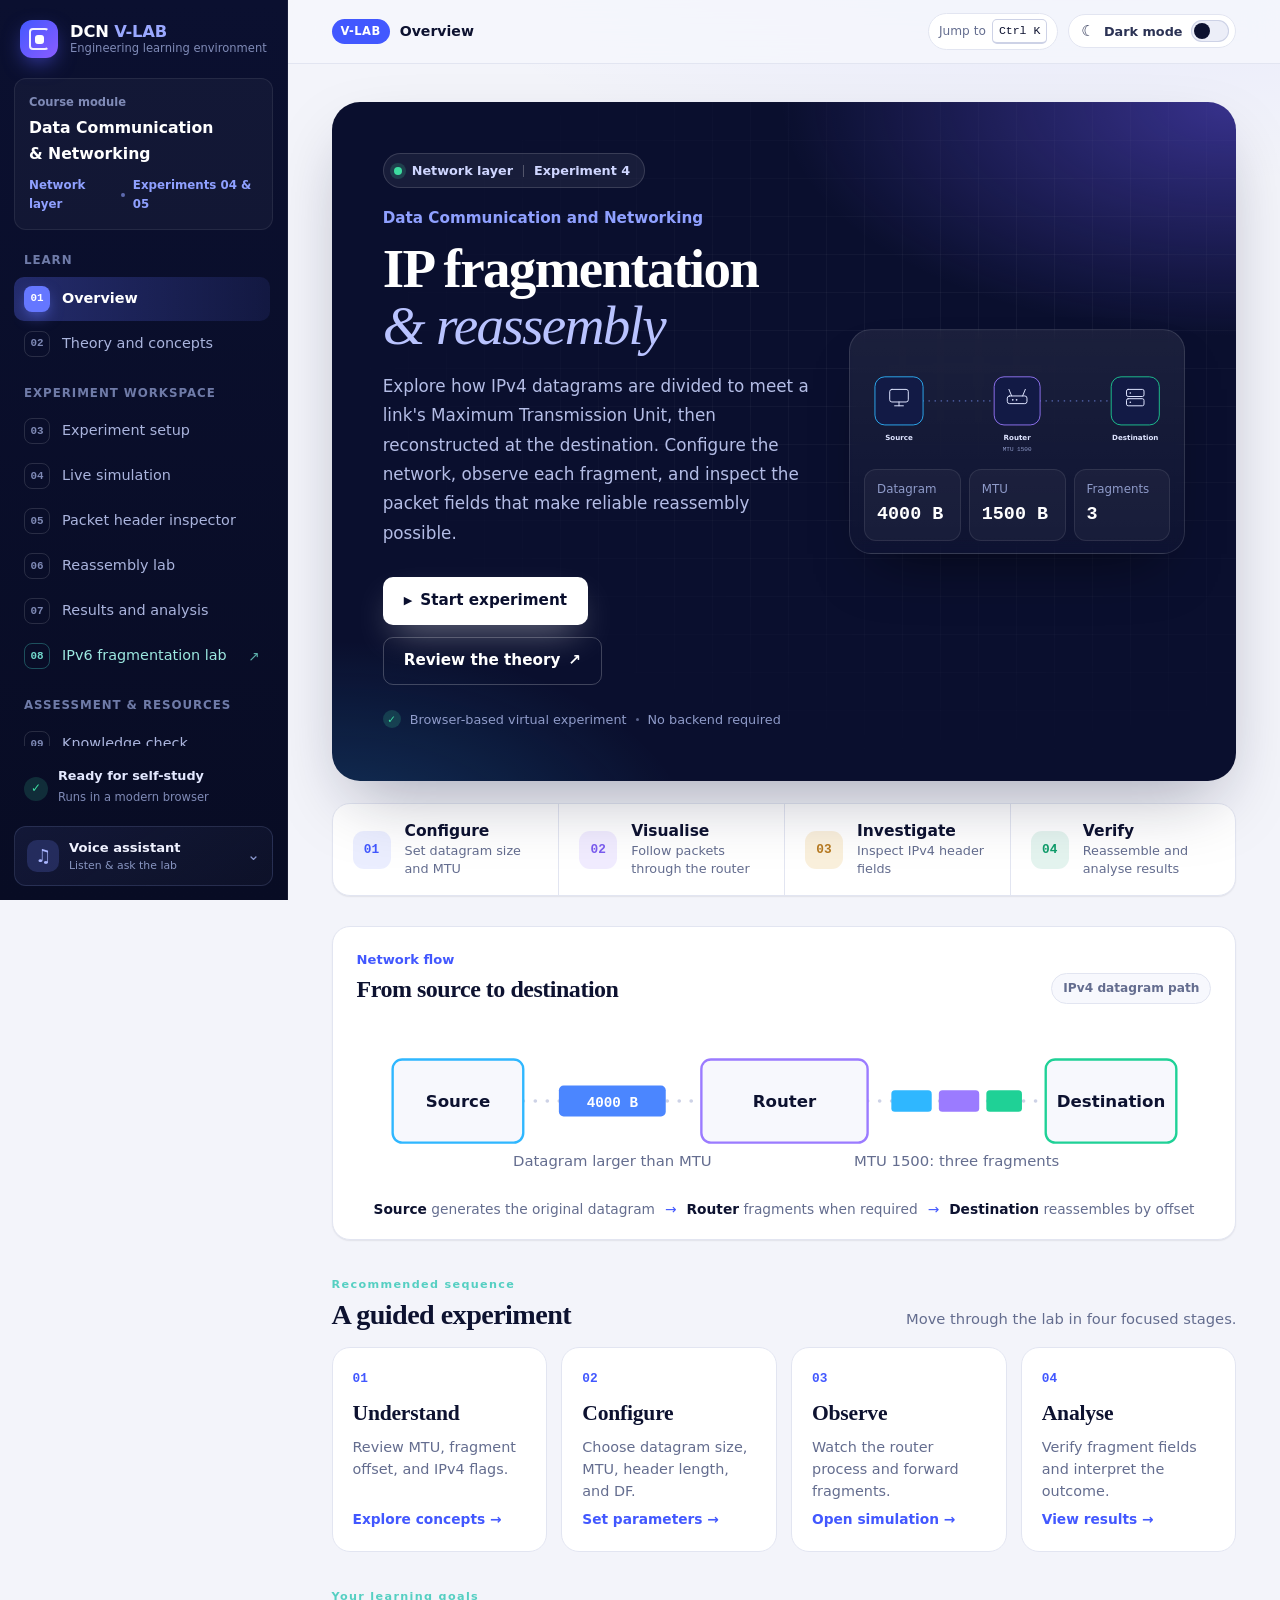
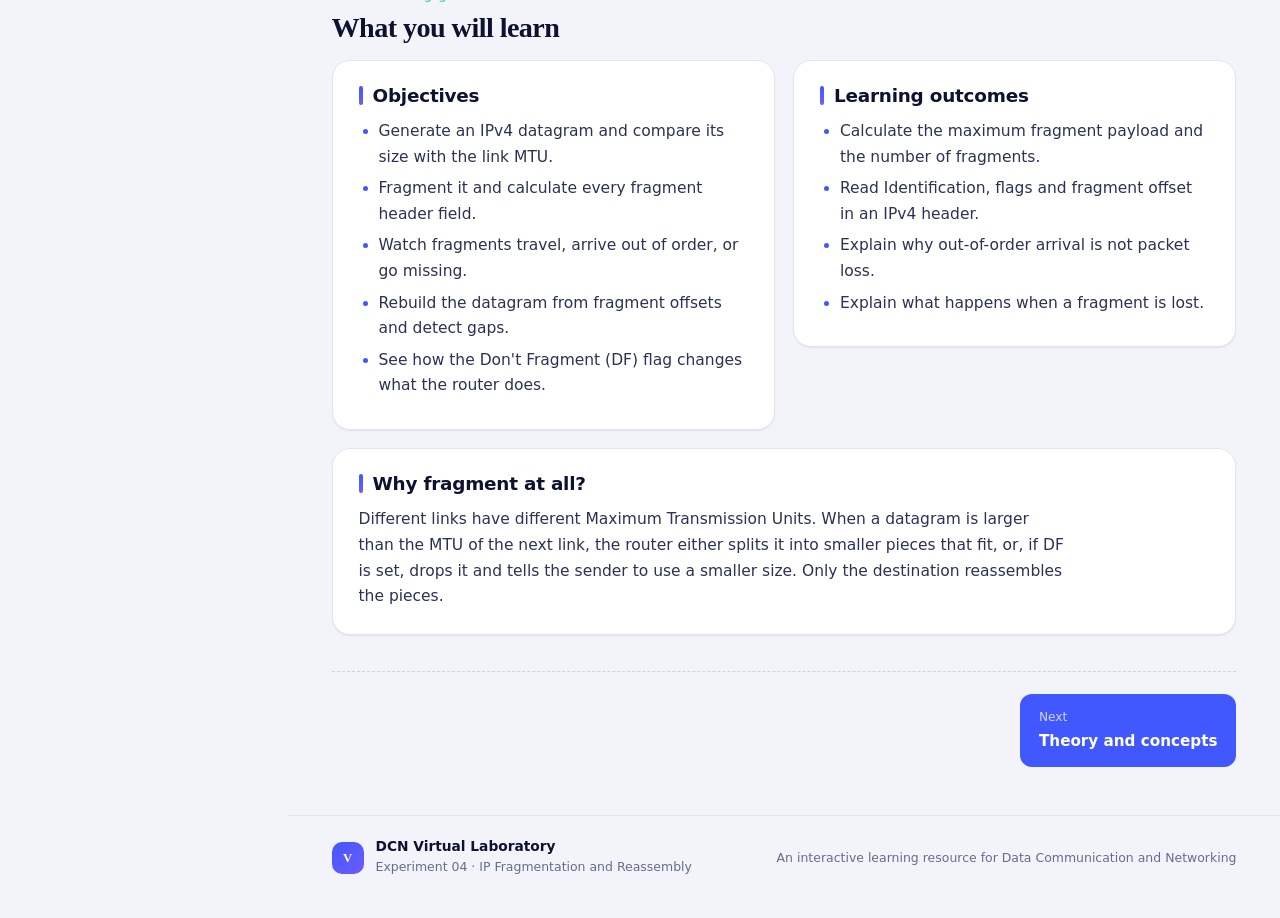
==== index.html @ fc08d641 "Initial release of IPv4 and IPv6 DCN Virtual Lab" ====
<!DOCTYPE html>
<html lang="en">
<head>
<meta charset="utf-8">
<meta name="viewport" content="width=device-width, initial-scale=1">
<title>IPv4 Fragmentation and Reassembly: DCN Virtual Lab</title>
<meta name="theme-color" content="#0b1030">
<meta name="description" content="Interactive Data Communication and Networking virtual laboratory for IPv4 fragmentation, packet inspection and reassembly.">
<meta name="referrer" content="strict-origin-when-cross-origin">
<script>
  (function () {
    try {
      var savedTheme = localStorage.getItem('dcn-vlab-theme');
      document.documentElement.setAttribute('data-theme', savedTheme === 'dark' ? 'dark' : 'light');
    } catch (error) {
      document.documentElement.setAttribute('data-theme', 'light');
    }
  }());
</script>
<link rel="stylesheet" href="css/style.css">
<script>
  /* Lab configuration. To add the demo video, set ONE of these (see README):
     videoSrc: "assets/videos/demo.mp4"   (local file)
     videoUrl: "https://..."              (university-approved embed URL) */
  window.VLAB_CONFIG = { videoSrc: "", videoUrl: "https://www.youtube.com/embed/O4iy_rZxbyQ" };
</script>
</head>
<body>
<a class="skip-link" href="#main">Skip to content</a>
<noscript><p class="noscript">This virtual lab needs JavaScript. Please enable it in your browser.</p></noscript>

<div class="app" id="app">

  <!-- ===== Sidebar navigation ===== -->
  <nav class="sidebar" id="sidebar" aria-label="Lab sections">
    <div class="brand">
      <span class="brand-mark" aria-hidden="true"><span></span></span>
      <span class="brand-text"><strong>DCN <b>V-LAB</b></strong><small>Engineering learning environment</small></span>
    </div>
    <div class="sidebar-course">
      <span class="sidebar-course-label">Course module</span>
      <strong>Data Communication<br>&amp; Networking</strong>
      <span class="sidebar-course-meta">Network layer <i></i> Experiments 04 &amp; 05</span>
    </div>
    <ul class="nav-list">
      <li class="nav-label">Learn</li>
      <li><button class="nav-btn active" data-section="home" data-index="01">Overview</button></li>
      <li><button class="nav-btn" data-section="theory" data-index="02">Theory and concepts</button></li>
      <li class="nav-label">Experiment workspace</li>
      <li><button class="nav-btn" data-section="setup" data-index="03">Experiment setup</button></li>
      <li><button class="nav-btn" data-section="simulation" data-index="04">Live simulation</button></li>
      <li><button class="nav-btn" data-section="inspector" data-index="05">Packet header inspector</button></li>
      <li><button class="nav-btn" data-section="reassembly" data-index="06">Reassembly lab</button></li>
      <li><button class="nav-btn" data-section="results" data-index="07">Results and analysis</button></li>
      <li><a class="nav-btn nav-btn-ipv6" href="ipv6/index.html" data-index="08">IPv6 fragmentation lab <span class="nav-external-mark" aria-hidden="true">↗</span></a></li>
      <li class="nav-label">Assessment &amp; resources</li>
      <li><button class="nav-btn" data-section="quiz" data-index="09">Knowledge check</button></li>
      <li><button class="nav-btn" data-section="resources" data-index="10">Video and references</button></li>
    </ul>
    <div class="sidebar-foot">
      <span class="sidebar-foot-mark" aria-hidden="true">✓</span>
      <div><strong>Ready for self-study</strong><small>Runs in a modern browser</small></div>
    </div>

    <!-- Compact, collapsible voice assistant -->
    <div class="voice-panel" id="voice-panel">
      <details class="voice-details" id="voice-details">
        <summary class="voice-summary"><span class="voice-summary-icon" aria-hidden="true">♫</span><span class="voice-summary-copy"><strong>Voice assistant</strong><small>Listen &amp; ask the lab</small></span><span class="voice-summary-chevron" aria-hidden="true">⌄</span></summary>
        <div class="voice-content">
          <div class="voice-head"><span>Speech controls</span><label class="switch"><input type="checkbox" id="voice-toggle"><span>On</span></label></div>
          <div class="voice-buttons">
            <button id="voice-play" type="button">Play</button><button id="voice-pause" type="button">Pause</button><button id="voice-resume" type="button">Resume</button><button id="voice-repeat" type="button">Repeat</button>
          </div>
          <div class="voice-commands" aria-label="Voice commands">
            <button type="button" data-voice-cmd="explain-fragmentation">Explain fragmentation</button>
            <button type="button" data-voice-cmd="explain-offset">Explain fragment offset</button>
            <button type="button" data-voice-cmd="explain-df">Explain DF flag</button>
            <button type="button" data-voice-cmd="explain-reassembly">Explain reassembly</button>
            <button type="button" data-voice-cmd="start-simulation">Start simulation</button>
            <button type="button" id="voice-mic">Speak a command</button>
          </div>
          <p class="voice-note" id="voice-note">Voice is off. Turn it on to hear explanations.</p>
        </div>
      </details>
    </div>
  </nav>

  <button class="menu-toggle" id="menu-toggle" aria-controls="sidebar" aria-expanded="false">Menu</button>

  <main class="content" id="main" tabindex="-1">
    <header class="portal-header" aria-label="Virtual laboratory header">
      <div class="portal-breadcrumb">
        <span class="portal-brand-tag">V-LAB</span>
        <span class="breadcrumb-course">Data Communication &amp; Networking</span>
        <span class="breadcrumb-separator" aria-hidden="true">/</span>
        <strong id="portal-page-name">Overview</strong>
      </div>
      <div class="portal-actions">
        <button class="cmdk-hint" id="cmdk-open" type="button" aria-label="Jump to a section (Ctrl or Command + K)">Jump to <kbd>Ctrl K</kbd></button>
        <button class="theme-toggle" id="theme-toggle" type="button" aria-pressed="false" aria-label="Switch to dark mode" title="Switch to dark mode">
          <span class="theme-toggle-symbol" aria-hidden="true">☾</span>
          <span class="theme-toggle-label">Dark mode</span>
          <span class="theme-toggle-track" aria-hidden="true"><span></span></span>
        </button>
        <div class="portal-status"><span class="portal-status-dot" aria-hidden="true"></span><span>Interactive module</span><i></i><span id="portal-experiment-label">Experiment 04</span></div>
      </div>
      <div class="reading-progress" id="reading-progress" aria-hidden="true"><span id="reading-progress-fill"></span></div>
    </header>

    <!-- ===== 1. Home ===== -->
    <section class="lab-section active" id="sec-home" aria-labelledby="h-home">
      <header class="hero hero-home">
        <div class="hero-main">
          <div class="hero-eyebrow"><span class="hero-eyebrow-mark"></span> Network layer <span class="hero-eyebrow-divider"></span> Experiment 4</div>
          <p class="meta">Data Communication and Networking</p>
          <h1 id="h-home">IP fragmentation<br><em>&amp; reassembly</em></h1>
          <p class="lead">Explore how IPv4 datagrams are divided to meet a link's Maximum Transmission Unit, then reconstructed at the destination. Configure the network, observe each fragment, and inspect the packet fields that make reliable reassembly possible.</p>
          <div class="btn-row">
            <button class="btn primary" type="button" data-goto="setup" id="btn-start-experiment"><span class="btn-icon" aria-hidden="true">▶</span> Start experiment</button>
            <button class="btn btn-quiet" type="button" data-goto="theory">Review the theory <span aria-hidden="true">↗</span></button>
          </div>
          <div class="hero-assurance"><span class="assurance-check">✓</span> Browser-based virtual experiment <span class="assurance-divider"></span> No backend required</div>
        </div>
        <aside class="hero-stage" aria-label="Animated example: a 4000-byte datagram is split by a router into three fragments and rebuilt at the destination">
          <svg class="stage-svg" viewBox="0 36 560 214" aria-hidden="true" focusable="false">
            <line class="hs-wire" x1="108" y1="140" x2="238" y2="140"/>
            <line class="hs-wire" x1="322" y1="140" x2="452" y2="140"/>
            <g class="hs-node hs-src"><rect x="20" y="96" width="88" height="88" rx="18"/>
              <g class="hs-ico" transform="translate(64 132)"><rect x="-17" y="-13" width="34" height="23" rx="4"/><path d="M-8 17h16M0 10v7"/></g>
              <text x="64" y="212">Source</text></g>
            <g class="hs-node hs-rtr"><rect x="238" y="96" width="84" height="88" rx="18"/>
              <g class="hs-ico" transform="translate(280 134)"><rect x="-18" y="-3" width="36" height="14" rx="4"/><path d="M-10 -3l-5-12M10 -3l5-12"/><circle cx="-8" cy="4" r="1.6"/><circle cx="-1" cy="4" r="1.6"/></g>
              <text x="280" y="212">Router</text>
              <text x="280" y="231" class="hs-sub">MTU 1500</text></g>
            <g class="hs-node hs-dst"><rect x="452" y="96" width="88" height="88" rx="18"/>
              <g class="hs-ico" transform="translate(496 134)"><rect x="-16" y="-15" width="32" height="13" rx="3"/><rect x="-16" y="2" width="32" height="13" rx="3"/><circle cx="-9" cy="-8.5" r="1.5"/><circle cx="-9" cy="8.5" r="1.5"/></g>
              <text x="496" y="212">Destination</text></g>
            <g class="hs-big"><rect x="116" y="127" width="70" height="26" rx="7"/><text x="151" y="144">4000 B</text></g>
            <g class="hs-frag hs-f1" style="--dy:-34px"><rect x="262" y="129" width="40" height="22" rx="6"/><text x="282" y="144">1480</text></g>
            <g class="hs-frag hs-f2" style="--dy:0px"><rect x="262" y="129" width="40" height="22" rx="6"/><text x="282" y="144">1480</text></g>
            <g class="hs-frag hs-f3" style="--dy:34px"><rect x="266" y="129" width="32" height="22" rx="6"/><text x="282" y="144">1020</text></g>
            <g class="hs-done"><rect x="436" y="52" width="120" height="28" rx="14"/><text x="496" y="70">4000 B rebuilt</text></g>
          </svg>
          <dl class="stage-facts">
            <div><dt>Datagram</dt><dd>4000 B</dd></div>
            <div><dt>MTU</dt><dd>1500 B</dd></div>
            <div><dt>Fragments</dt><dd>3</dd></div>
          </dl>
        </aside>
      </header>

      <div class="overview-strip" aria-label="Experiment characteristics">
        <div class="overview-strip-item"><span class="overview-strip-icon">01</span><div><strong>Configure</strong><small>Set datagram size and MTU</small></div></div>
        <div class="overview-strip-item"><span class="overview-strip-icon">02</span><div><strong>Visualise</strong><small>Follow packets through the router</small></div></div>
        <div class="overview-strip-item"><span class="overview-strip-icon">03</span><div><strong>Investigate</strong><small>Inspect IPv4 header fields</small></div></div>
        <div class="overview-strip-item"><span class="overview-strip-icon">04</span><div><strong>Verify</strong><small>Reassemble and analyse results</small></div></div>
      </div>

      <figure class="home-diagram">
        <div class="figure-heading"><div><span class="figure-kicker">Network flow</span><h2>From source to destination</h2></div><span class="figure-context">IPv4 datagram path</span></div>
        <svg viewBox="0 0 720 150" role="img" aria-label="Source computer sends a large packet to a router, which sends smaller fragments to the destination computer">
          <line x1="140" y1="75" x2="290" y2="75" class="wire"/>
          <line x1="430" y1="75" x2="580" y2="75" class="wire"/>
          <g class="node n-source"><rect class="base" x="30" y="40" width="110" height="70" rx="8"/><text x="85" y="80">Source</text></g>
          <g class="node n-router"><rect class="base" x="290" y="40" width="140" height="70" rx="8"/><text x="360" y="80">Router</text></g>
          <g class="node n-dest"><rect class="base" x="580" y="40" width="110" height="70" rx="8"/><text x="635" y="80">Destination</text></g>
          <rect x="170" y="62" width="90" height="26" rx="4" class="pk-big"/><text x="215" y="80" class="pk-t">4000 B</text>
          <rect x="450" y="66" width="34" height="18" rx="3" class="pk-f1"/>
          <rect x="490" y="66" width="34" height="18" rx="3" class="pk-f2"/>
          <rect x="530" y="66" width="30" height="18" rx="3" class="pk-f3"/>
          <text x="215" y="130" class="cap">Datagram larger than MTU</text>
          <text x="505" y="130" class="cap">MTU 1500: three fragments</text>
        </svg>
        <figcaption class="diagram-caption"><span><b>Source</b> generates the original datagram</span><span class="caption-arrow">→</span><span><b>Router</b> fragments when required</span><span class="caption-arrow">→</span><span><b>Destination</b> reassembles by offset</span></figcaption>
      </figure>

      <section class="workflow-section" aria-labelledby="workflow-heading">
        <div class="section-heading"><div><span class="section-kicker">Recommended sequence</span><h2 id="workflow-heading">A guided experiment</h2></div><p>Move through the lab in four focused stages.</p></div>
        <div class="workflow-grid">
          <button class="workflow-card" type="button" data-goto="theory"><span class="workflow-number">01</span><span class="workflow-title">Understand</span><span class="workflow-description">Review MTU, fragment offset, and IPv4 flags.</span><span class="workflow-link">Explore concepts <b>→</b></span></button>
          <button class="workflow-card" type="button" data-goto="setup"><span class="workflow-number">02</span><span class="workflow-title">Configure</span><span class="workflow-description">Choose datagram size, MTU, header length, and DF.</span><span class="workflow-link">Set parameters <b>→</b></span></button>
          <button class="workflow-card" type="button" data-goto="simulation"><span class="workflow-number">03</span><span class="workflow-title">Observe</span><span class="workflow-description">Watch the router process and forward fragments.</span><span class="workflow-link">Open simulation <b>→</b></span></button>
          <button class="workflow-card" type="button" data-goto="results"><span class="workflow-number">04</span><span class="workflow-title">Analyse</span><span class="workflow-description">Verify fragment fields and interpret the outcome.</span><span class="workflow-link">View results <b>→</b></span></button>
        </div>
      </section>

      <div class="section-heading learning-heading"><div><span class="section-kicker">Your learning goals</span><h2>What you will learn</h2></div></div>
      <div class="grid-2">
        <article class="card">
          <h2>Objectives</h2>
          <ul>
            <li>Generate an IPv4 datagram and compare its size with the link MTU.</li>
            <li>Fragment it and calculate every fragment header field.</li>
            <li>Watch fragments travel, arrive out of order, or go missing.</li>
            <li>Rebuild the datagram from fragment offsets and detect gaps.</li>
            <li>See how the Don't Fragment (DF) flag changes what the router does.</li>
          </ul>
        </article>
        <article class="card">
          <h2>Learning outcomes</h2>
          <ul>
            <li>Calculate the maximum fragment payload and the number of fragments.</li>
            <li>Read Identification, flags and fragment offset in an IPv4 header.</li>
            <li>Explain why out-of-order arrival is not packet loss.</li>
            <li>Explain what happens when a fragment is lost.</li>
          </ul>
        </article>
      </div>
      <article class="card">
        <h2>Why fragment at all?</h2>
        <p>Different links have different Maximum Transmission Units. When a datagram is larger than the MTU of the next link, the router either splits it into smaller pieces that fit, or, if DF is set, drops it and tells the sender to use a smaller size. Only the destination reassembles the pieces.</p>
      </article>
    </section>

    <!-- ===== 2. Theory ===== -->
    <section class="lab-section" id="sec-theory" aria-labelledby="h-theory">
      <h1 id="h-theory">Theory</h1>
      <p class="lead">Open each topic. Equations use H for the IPv4 header length and MTU for the link limit.</p>

      <details class="topic" open><summary>What is an IP datagram?</summary>
        <p>An IPv4 datagram is a header (20 to 60 bytes, usually 20) followed by a payload from the transport layer. Total length = header + payload, held in a 16-bit field (maximum 65,535 bytes).</p></details>
      <details class="topic"><summary>What is MTU, and why does fragmentation occur?</summary>
        <p>The MTU is the largest IP packet (header included) a link can carry, 1500 bytes on Ethernet. If a datagram is bigger than the MTU of the outgoing link, it has to be split.</p>
        <p class="eq">fragmentation needed when  datagram size &gt; MTU</p></details>
      <details class="topic"><summary>How does IPv4 fragmentation work?</summary>
        <p>The router cuts the payload into pieces and gives each piece its own IP header. Every piece except the last must carry a multiple of 8 bytes, because the offset field counts in 8-byte units.</p>
        <p class="eq">Pmax = floor((MTU − H) / 8) × 8<br>fragment payload = min(Pmax, remaining payload)<br>total length = fragment payload + H</p>
        <p>Example: 4000-byte datagram, MTU 1500, H = 20. Payload = 3980, Pmax = 1480, so the fragments carry 1480, 1480 and 1020 bytes.</p></details>
      <details class="topic"><summary>Identification, fragment offset, MF and DF</summary>
        <ul>
          <li><strong>Identification:</strong> a 16-bit value copied into every fragment, so the destination knows which fragments belong together.</li>
          <li><strong>Fragment offset:</strong> where this payload starts in the original payload, in 8-byte units. Offset = start byte / 8.</li>
          <li><strong>MF (More Fragments):</strong> 1 on every fragment except the last, which has MF = 0.</li>
          <li><strong>DF (Don't Fragment):</strong> if 1 and the packet is too big, the router drops it and sends ICMP Type 3, Code 4 (Fragmentation Needed) with the next-hop MTU.</li>
        </ul></details>
      <details class="topic"><summary>How does reassembly happen?</summary>
        <p>The destination groups fragments by source, destination, protocol and Identification, then places each payload at byte position offset × 8. The final fragment (MF = 0) reveals the total length.</p>
        <p class="eq">total payload = last offset × 8 + last fragment payload</p>
        <p>The datagram is complete when the total is known and no byte range is missing.</p></details>
      <details class="topic"><summary>Lost fragments and out-of-order arrival</summary>
        <p><strong>Out of order:</strong> fragments may take different paths and arrive in any order. Because each carries its own offset, the destination still rebuilds the datagram correctly. Late is not lost.</p>
        <p><strong>Lost fragment:</strong> IP gives no retransmission. The destination keeps the partial datagram until the reassembly timer expires (RFC 791 suggests 15 s), then discards it and may send ICMP Time Exceeded (Type 11, Code 1). A higher layer such as TCP must resend the whole datagram, which is why losing one fragment is costly.</p></details>
      <details class="topic"><summary>Assumption about header options in this lab</summary>
        <p>Header lengths of 24 and 28 bytes mean IP options are present. In real IPv4 only options marked "copied" go into every fragment. This lab assumes all options are copied, so every fragment has the same header length.</p></details>


    </section>

    <!-- ===== 3. Setup ===== -->
    <section class="lab-section" id="sec-setup" aria-labelledby="h-setup">
      <h1 id="h-setup">Experiment setup</h1>
      <div class="grid-2 setup-grid">
        <form class="card controls" id="setup-form" onsubmit="return false">
          <div class="field">
            <label for="in-size">Original datagram size: <output id="in-size-val">4000</output> bytes</label>
            <input type="range" id="in-size" min="500" max="6000" step="1" value="4000">
          </div>
          <div class="field">
            <label for="in-mtu">Network MTU: <output id="in-mtu-val">1500</output> bytes</label>
            <input type="range" id="in-mtu" min="128" max="2000" step="1" value="1500">
          </div>
          <fieldset class="field">
            <legend>IPv4 header length</legend>
            <label class="choice"><input type="radio" name="header-len" value="20" checked> 20 bytes</label>
            <label class="choice"><input type="radio" name="header-len" value="24"> 24 bytes (options)</label>
            <label class="choice"><input type="radio" name="header-len" value="28"> 28 bytes (options)</label>
          </fieldset>
          <fieldset class="field">
            <legend>Don't Fragment flag</legend>
            <label class="choice"><input type="radio" name="df" value="0" checked> DF = 0 (fragmentation allowed)</label>
            <label class="choice"><input type="radio" name="df" value="1"> DF = 1 (fragmentation prohibited)</label>
          </fieldset>
          <div id="setup-errors" class="errors" role="alert" aria-live="polite"></div>
          <button class="btn primary big" type="button" id="btn-simulate">Simulate</button>
        </form>

        <div>
          <article class="card">
            <h2>Live preview</h2>
            <div id="split-viz" class="split-viz" aria-hidden="true"></div>
            <div id="setup-preview" aria-live="polite"></div>
          </article>
          <article class="card">
            <h2>Scenarios</h2>
            <div class="scenario-grid" id="scenario-buttons">
              <button class="btn" type="button" data-scenario="1">1. Normal fragmentation</button>
              <button class="btn" type="button" data-scenario="2">2. No fragmentation needed</button>
              <button class="btn" type="button" data-scenario="3">3. Small MTU</button>
              <button class="btn" type="button" data-scenario="4">4. Fragmentation prohibited</button>
              <button class="btn" type="button" data-scenario="5">5. Missing fragment</button>
              <button class="btn" type="button" data-scenario="6">6. Out-of-order delivery</button>
            </div>
            <p class="hint" id="scenario-desc">Pick a scenario to load its settings.</p>
          </article>
        </div>
      </div>
    </section>

    <!-- ===== 4. Simulation ===== -->
    <section class="lab-section" id="sec-simulation" aria-labelledby="h-sim" data-sim-state="idle">
      <h1 id="h-sim">Interactive simulation</h1>

      <div class="sim-summary" id="sim-summary" aria-label="Parameters of this run"></div>

      <div class="sim-bar" role="toolbar" aria-label="Simulation controls">
        <div class="sim-transport">
          <button class="btn primary" type="button" id="btn-sim-start" title="Start from the beginning (Space)"><span class="ico-btn" aria-hidden="true">▶</span>Start</button>
          <button class="btn" type="button" id="btn-sim-pause" title="Pause (Space)"><span class="ico-btn" aria-hidden="true">❚❚</span>Pause</button>
          <button class="btn" type="button" id="btn-sim-resume" title="Resume playback (Space)"><span class="ico-btn" aria-hidden="true">⏵</span>Resume</button>
          <button class="btn" type="button" id="btn-sim-step" title="Play one stage at a time (→)"><span class="ico-btn" aria-hidden="true">⏭</span>Step</button>
          <button class="btn" type="button" id="btn-sim-reset" title="Clear the stage (R)"><span class="ico-btn" aria-hidden="true">⟲</span>Reset</button>
        </div>
        <div class="speed" role="group" aria-label="Playback speed">
          <span class="speed-label">Speed</span>
          <div class="speed-presets">
            <button type="button" data-speed="0.5" aria-label="Half speed">0.5×</button>
            <button type="button" data-speed="1" aria-label="Normal speed">1×</button>
            <button type="button" data-speed="2" aria-label="Double speed">2×</button>
          </div>
          <input type="range" id="sim-speed" min="0.25" max="3" step="0.25" value="1" aria-label="Playback speed">
          <output id="sim-speed-val">1×</output>
        </div>
      </div>

      <div class="sim-now" aria-live="polite">
        <span class="stage-chip" id="sim-stage">Ready</span>
        <p class="status-line"><strong id="sim-status">Ready. Set the parameters and press Start.</strong></p>
      </div>
      <progress id="sim-progress" max="100" value="0" aria-label="Simulation progress"></progress>
      <ol class="sim-stepper" id="sim-stepper" aria-label="Simulation stages"></ol>

      <div class="topology-frame">
      <figure class="topology">
        <svg id="topology" viewBox="0 40 900 215" role="img" aria-label="Network topology: source, router, destination">
          <line id="link-a" x1="150" y1="150" x2="390" y2="150" class="wire"/>
          <line id="link-b" x1="510" y1="150" x2="750" y2="150" class="wire"/>
          <text x="270" y="236" class="link-label" id="label-link-a">Link A: MTU large enough</text>
          <text x="630" y="236" class="link-label" id="label-link-b">Link B: MTU 1500</text>

          <g id="node-source" class="node n-source"><rect class="base" x="30" y="100" width="120" height="100" rx="14"/><g class="ico" transform="translate(90 128)"><rect x="-15" y="-11" width="30" height="20" rx="3"/><path d="M-7 14h14M0 9v5"/></g><text x="90" y="162" class="nm">Source</text><text x="90" y="182" class="ip">192.168.1.10</text></g>
          <g id="node-router" class="node n-router"><rect class="base" x="390" y="100" width="120" height="100" rx="14"/><g class="ico" transform="translate(450 130)"><rect x="-16" y="-3" width="32" height="13" rx="3"/><path d="M-9 -3l-4-10M9 -3l4-10"/><circle cx="-7" cy="3.5" r="1.4"/><circle cx="-1" cy="3.5" r="1.4"/></g><text x="450" y="162" class="nm">Router</text><text x="450" y="182" class="ip">192.168.1.1</text></g>
          <g id="node-dest" class="node n-dest"><rect class="base" x="750" y="100" width="120" height="100" rx="14"/><g class="ico" transform="translate(810 128)"><rect x="-14" y="-13" width="28" height="11" rx="2"/><rect x="-14" y="1" width="28" height="11" rx="2"/><circle cx="-8" cy="-7.5" r="1.3"/><circle cx="-8" cy="6.5" r="1.3"/></g><text x="810" y="162" class="nm">Destination</text><text x="810" y="182" class="ip">10.0.0.20</text></g>

          <text x="450" y="80" class="router-check" id="router-check" text-anchor="middle"></text>
          <g id="packet-layer"></g>
          <g id="icmp-layer"></g>
        </svg>
        <figcaption id="topology-caption">Packets appear here during the simulation.</figcaption>
      </figure>
      </div>

      <div class="sim-next" id="sim-next" hidden>
        <div><strong>Run complete.</strong> <span id="sim-next-text">Continue the experiment:</span></div>
        <div class="btn-row" id="sim-next-actions"></div>
      </div>

      <div class="frag-tray" id="frag-tray" aria-label="Fragments produced by the router" hidden>
        <div class="tray-head"><h2>Fragments</h2><span class="tray-hint" id="tray-hint">Waiting for the router to split the datagram.</span></div>
        <ul class="tray-list" id="tray-list"></ul>
      </div>

      <p class="shortcut-hint">Shortcuts: <kbd>Space</kbd> start, pause or resume &nbsp; <kbd>→</kbd> step &nbsp; <kbd>R</kbd> reset</p>

      <div class="grid-2">
        <article class="card"><h2>Calculation steps</h2><ol id="sim-workings" class="workings"><li class="hint">Press Start to see each calculation.</li></ol></article>
        <article class="card"><h2>Event log</h2><ul id="sim-log" class="log" aria-live="polite"></ul></article>
      </div>
    </section>

    <!-- ===== 5. Inspector ===== -->
    <section class="lab-section" id="sec-inspector" aria-labelledby="h-insp">
      <h1 id="h-insp">Packet header inspector</h1>
      <p class="lead">Choose a packet to see its IPv4 header. Select any field for an explanation.</p>
      <p class="hint" id="inspector-empty">Run a simulation first to generate packets.</p>
      <div class="insp-layout">
        <div class="insp-list" id="inspector-list" role="listbox" aria-label="Packets"></div>
        <div class="insp-main">
          <div id="header-diagram" aria-live="polite"></div>
          <article class="card" id="field-explain"><p class="hint">Select a field in the header to read what it does.</p></article>
        </div>
      </div>
    </section>

    <!-- ===== 6. Reassembly lab ===== -->
    <section class="lab-section" id="sec-reassembly" aria-labelledby="h-re">
      <h1 id="h-re">Reassembly laboratory</h1>
      <p class="lead">You are the destination. Deliver the fragments in any order, lose one, or repeat one, and watch the datagram rebuild by byte position.</p>
      <div class="sim-bar">
        <button class="btn primary" type="button" id="btn-re-next">Receive next</button>
        <button class="btn" type="button" id="btn-re-all">Receive all</button>
        <label class="speed">Order
          <select id="re-order">
            <option value="in-order">In order</option>
            <option value="reverse">Reverse</option>
            <option value="shuffle">Shuffled</option>
          </select></label>
        <button class="btn" type="button" id="btn-re-duplicate">Duplicate last</button>
        <button class="btn" type="button" id="btn-re-retry">Retry missing</button>
        <button class="btn" type="button" id="btn-re-timeout">Advance clock to timeout</button>
        <button class="btn" type="button" id="btn-re-reset">Reset</button>
      </div>
      <p class="hint">Tick "lose" on a fragment card to make it vanish in the network. Click a card to deliver it yourself.</p>
      <div class="re-packets" id="re-packets"></div>

      <article class="card">
        <h2>Original datagram, by byte position</h2>
        <div class="byte-bar" id="re-bar" role="img" aria-label="Received byte ranges of the datagram"></div>
        <div class="re-merge" id="re-merge"></div>
        <dl class="stats" id="re-stats"></dl>
        <p id="re-status" class="status-badge" aria-live="polite">Waiting for fragments.</p>
        <p id="re-missing" class="hint"></p>
        <p id="re-timer" class="hint"></p>
        <p id="re-note" class="hint">Incomplete datagrams are discarded when the reassembly timer expires (15 s in this lab, RFC 791).</p>
      </article>
    </section>

    <!-- ===== 7. Results ===== -->
    <section class="lab-section" id="sec-results" aria-labelledby="h-res">
      <h1 id="h-res">Results and analysis</h1>
      <p class="hint" id="results-empty">Run a simulation to see results.</p>
      <div id="results-body" hidden>
        <dl class="stats" id="results-summary"></dl>
        <div class="table-wrap">
          <table class="data" id="results-table">
            <caption>Packets leaving the router</caption>
            <thead><tr><th scope="col">Fragment</th><th scope="col">Payload (B)</th><th scope="col">Total length (B)</th><th scope="col">Byte range</th><th scope="col">Offset (8-byte units)</th><th scope="col">MF</th><th scope="col">DF</th><th scope="col">Checksum</th></tr></thead>
            <tbody></tbody>
          </table>
        </div>
        <article class="card"><h2>Verification</h2><ul id="results-verify" class="checks"></ul></article>
        <article class="card"><h2>Conclusion</h2><p id="results-conclusion"></p></article>
        <button class="btn primary" type="button" id="btn-results-repeat">Reset and repeat with new parameters</button>
      </div>
    </section>

    <!-- ===== 8. Quiz ===== -->
    <section class="lab-section" id="sec-quiz" aria-labelledby="h-quiz">
      <h1 id="h-quiz">Quiz</h1>
      <div id="quiz-root"></div>
    </section>

    <!-- ===== 9. Video and references ===== -->
    <section class="lab-section" id="sec-resources" aria-labelledby="h-res2">
      <h1 id="h-res2">Demonstration video and references</h1>

      <article class="card">
        <h2>Demonstration video</h2>
        <div class="video-wrap" id="video-wrap">
          <div class="video-placeholder" id="video-placeholder">
            <p><strong>Demonstration video coming soon.</strong></p>
            <p>To add it, copy the recorded file to <code>assets/videos/demo.mp4</code> and set <code>videoSrc</code> in the configuration block at the top of <code>index.html</code>, or set <code>videoUrl</code> to a university-approved video link.</p>
          </div>
        </div>
        <div class="video-actions" id="video-actions" hidden aria-live="polite">
          <p class="video-help-text" id="video-help-text"></p>
          <a class="video-watch-link" id="video-watch-link" href="https://youtu.be/O4iy_rZxbyQ" target="_blank" rel="noopener">
            <span aria-hidden="true">▶</span> Watch on YouTube
          </a>
        </div>
        <p class="hint">The video covers: introduction, setting packet size, setting MTU, fragmentation, header inspection, reassembly, a missing fragment, and the final result.</p>
      </article>

      <article class="card">
        <h2>Experiment documentation</h2>
        <details class="topic"><summary>Aim</summary><p>To simulate IPv4 fragmentation when the MTU is smaller than the datagram, and to reassemble the original datagram at the destination.</p></details>
        <details class="topic"><summary>Required theory</summary><p>MTU, IPv4 header fields (Identification, flags, fragment offset), Pmax = floor((MTU − H) / 8) × 8, ICMP Fragmentation Needed, reassembly and timeout. See the Theory section.</p></details>
        <details class="topic"><summary>Procedure</summary>
          <ol><li>Open Experiment setup and set the datagram size, MTU, header length and DF flag.</li>
          <li>Press Simulate and watch the fragments travel in Interactive simulation.</li>
          <li>Open the Packet header inspector and record the fields of each fragment.</li>
          <li>In the Reassembly laboratory, deliver fragments in different orders, then lose one.</li>
          <li>Repeat with DF = 1 and with at least two other MTU values. Read the Results page.</li></ol></details>
        <details class="topic"><summary>Observations</summary><p>Record in your notebook: Pmax, number of fragments, each offset, MF and total length, and the reassembly status for each trial.</p></details>
        <details class="topic"><summary>Result and conclusion</summary><p id="doc-result">Your results appear on the Results and analysis page after each run. Fragmentation succeeds only when DF = 0; the destination rebuilds the datagram only when every byte range has arrived before the timer expires.</p></details>
        <details class="topic"><summary>Viva questions</summary>
          <ol><li>Why must non-final fragment payloads be multiples of 8 bytes?</li>
          <li>Who performs reassembly, the router or the destination, and why?</li>
          <li>What does the router return when DF = 1 and the packet is too large?</li>
          <li>Why is losing one fragment costly for the whole datagram?</li>
          <li>How does the destination know it has the last fragment?</li>
          <li>How does the checksum change when the router decrements TTL?</li></ol></details>
      </article>

      <article class="card">
        <h2>References</h2>
        <ul>
          <li>J. Kurose and K. Ross, <em>Computer Networking: A Top-Down Approach</em>, Pearson.</li>
          <li>RFC 791: Internet Protocol.</li>
          <li>RFC 6864: Updated Specification of the IPv4 ID Field.</li>
          <li>RFC 792: Internet Control Message Protocol.</li>
        </ul>
      </article>

      <article class="card team-section" aria-labelledby="team-title">

        <div class="team-heading">
          <div>
            <span class="team-eyebrow">PROJECT TEAM · EXPERIMENT 04</span>
            <h2 id="team-title">Meet the Team.</h2>
            <p class="team-subtitle">
              Data Communication and Networking
            </p>
          </div>

          <span class="team-count">06 MEMBERS</span>
        </div>

        <div class="team-grid">

          <div class="team-member">
            <div class="avatar">BE</div>
            <div class="member-info">
              <span class="member-number">MEMBER 01</span>
              <h3>Biswajit E</h3>
              <p class="roll-number">2401109063</p>
            </div>
          </div>

          <div class="team-member">
            <div class="avatar">RD</div>
            <div class="member-info">
              <span class="member-number">MEMBER 02</span>
              <h3>Rithik D</h3>
              <p class="roll-number">2401109065</p>
            </div>
          </div>

          <div class="team-member">
            <div class="avatar">GJ</div>
            <div class="member-info">
              <span class="member-number">MEMBER 03</span>
              <h3>Gopi Ganesh J</h3>
              <p class="roll-number">2401109071</p>
            </div>
          </div>

          <div class="team-member">
            <div class="avatar">GG</div>
            <div class="member-info">
              <span class="member-number">MEMBER 04</span>
              <h3>Govardhan G</h3>
              <p class="roll-number">2401109072</p>
            </div>
          </div>

          <div class="team-member">
            <div class="avatar">MJ</div>
            <div class="member-info">
              <span class="member-number">MEMBER 05</span>
              <h3>Matthew Jeyaraj S</h3>
              <p class="roll-number">2401109079</p>
            </div>
          </div>

          <div class="team-member">
            <div class="avatar">NA</div>
            <div class="member-info">
              <span class="member-number">MEMBER 06</span>
              <h3>Nishanth A</h3>
              <p class="roll-number">2401109088</p>
            </div>
          </div>

        </div>

        <div class="team-footer">
          <span>DCN VIRTUAL LAB</span>
          <span class="team-footer-dot">•</span>
          <span>PROJECT GROUP</span>
        </div>

      </article>
    </section>

    <footer class="portal-footer">
      <div><span class="footer-mark">V</span><div><strong>DCN Virtual Laboratory</strong><small>Experiment 04 · IP Fragmentation and Reassembly</small></div></div>
      <span class="footer-note">An interactive learning resource for Data Communication and Networking</span>
    </footer>
  </main>
</div>

<!-- Classic scripts (no ES modules) so the lab runs from file:// -->
<script src="js/checksum.js"></script>
<script src="js/fragmentation.js"></script>
<script src="js/reassembly.js"></script>
<script src="js/quiz.js"></script>
<script src="js/packet_inspector.js"></script>
<script src="js/network_animation.js"></script>
<script src="js/voice_assistant.js"></script>
<script src="js/app.js"></script>
<script src="js/ui_enhancements.js"></script>
</body>
</html>
---- css/style.css ----
/*
  DCN Virtual Lab — "Signal" design system (v2)
  One token set drives both themes. Class and state hooks used by the JS are unchanged.
  Type: editorial serif for headings, system sans for UI, monospace for every number a student must read.
  Fully offline: system fonts only.
*/

/* ───────────────────────── Tokens ───────────────────────── */
:root {
  color-scheme: light;
  --bg: #f3f4fa;
  --bg-grad: radial-gradient(1200px 520px at 85% -120px, rgba(86, 98, 255, .10), transparent 60%);
  --surface: #ffffff;
  --surface-2: #f7f8fd;
  --surface-3: #eceef8;
  --glass: rgba(246, 247, 252, .82);
  --line: #e2e5f1;
  --line-strong: #cdd2e6;
  --ink: #0d1230;
  --ink-2: #2b3254;
  --muted: #646d8f;
  --faint: #8b93b2;

  --accent: #4258ff;
  --accent-2: #6e5bff;
  --accent-ink: #ffffff;
  --accent-soft: rgba(66, 88, 255, .10);
  --accent-line: rgba(66, 88, 255, .38);

  --ok: #0f9d6b;
  --ok-soft: rgba(15, 157, 107, .11);
  --warn: #b7791f;
  --warn-soft: rgba(224, 160, 40, .16);
  --bad: #d23f5a;
  --bad-soft: rgba(210, 63, 90, .10);
  --violet: #7a5cf0;

  --shadow-1: 0 1px 2px rgba(13, 18, 48, .05), 0 1px 1px rgba(13, 18, 48, .03);
  --shadow-2: 0 2px 4px rgba(13, 18, 48, .04), 0 12px 28px -8px rgba(13, 18, 48, .12);
  --shadow-3: 0 30px 70px -20px rgba(13, 18, 48, .35);

  --r-sm: 8px;
  --r-md: 12px;
  --r-lg: 18px;
  --r-xl: 28px;

  --sidebar-w: 288px;
  --header-h: 64px;

  --font: ui-sans-serif, system-ui, -apple-system, "Segoe UI Variable Text", "Segoe UI", Roboto, "Helvetica Neue", Arial, sans-serif;
  --display: "Iowan Old Style", "Palatino Linotype", Palatino, "Book Antiqua", Charter, Georgia, "Noto Serif", serif;
  --mono: ui-monospace, "Cascadia Code", "SF Mono", "JetBrains Mono", Menlo, Consolas, "Liberation Mono", monospace;

  --ease: cubic-bezier(.2, .7, .2, 1);
}

html[data-theme="dark"] {
  color-scheme: dark;
  --bg: #070b19;
  --bg-grad: radial-gradient(1100px 520px at 85% -140px, rgba(86, 98, 255, .20), transparent 60%);
  --surface: #0e1428;
  --surface-2: #121a33;
  --surface-3: #18213f;
  --glass: rgba(7, 11, 25, .78);
  --line: #1d2849;
  --line-strong: #2b3a66;
  --ink: #eaeeff;
  --ink-2: #c5cdee;
  --muted: #8f9bc4;
  --faint: #6c789f;

  --accent: #7d8cff;
  --accent-2: #a18bff;
  --accent-ink: #070b19;
  --accent-soft: rgba(125, 140, 255, .14);
  --accent-line: rgba(125, 140, 255, .45);

  --ok: #3ddca0;
  --ok-soft: rgba(61, 220, 160, .12);
  --warn: #f2c35f;
  --warn-soft: rgba(242, 195, 95, .13);
  --bad: #ff7b93;
  --bad-soft: rgba(255, 123, 147, .12);
  --violet: #a994ff;

  --shadow-1: 0 1px 0 rgba(255, 255, 255, .03) inset;
  --shadow-2: 0 1px 0 rgba(255, 255, 255, .04) inset, 0 18px 40px -16px rgba(0, 0, 0, .65);
  --shadow-3: 0 40px 80px -20px rgba(0, 0, 0, .8);
}

/* Fragment colours: identical on packet cards, SVG packets, header fields and byte ranges. */
.fc-0 { --fc: #2fb7ff; } .fc-1 { --fc: #9b7bff; } .fc-2 { --fc: #1fd196; } .fc-3 { --fc: #ffb627; }
.fc-4 { --fc: #ff5f98; } .fc-5 { --fc: #ff8040; } .fc-6 { --fc: #6b86ff; } .fc-7 { --fc: #22cfc8; }

/* ───────────────────────── Base ───────────────────────── */
*, *::before, *::after { box-sizing: border-box; }
html { min-height: 100%; background: var(--bg); scroll-behavior: smooth; scroll-padding-top: calc(var(--header-h) + 16px); }
body {
  min-height: 100vh; margin: 0; color: var(--ink-2);
  background: var(--bg-grad), var(--bg); background-repeat: no-repeat;
  font-family: var(--font); font-size: 15.5px; line-height: 1.66;
  -webkit-font-smoothing: antialiased; text-rendering: optimizeLegibility;
}
button, input, select, textarea { font: inherit; color: inherit; }
button { -webkit-tap-highlight-color: transparent; }
h1, h2, h3, p { margin-top: 0; }
h1, h2, h3 { color: var(--ink); line-height: 1.18; }
h1 { margin-bottom: .6rem; font-family: var(--display); font-size: clamp(2rem, 3.4vw, 2.9rem); font-weight: 700; letter-spacing: -.022em; }
h2 { margin-bottom: .6rem; font-size: 1.15rem; font-weight: 700; letter-spacing: -.012em; }
h3 { font-size: 1rem; }
p { max-width: 72ch; margin-bottom: .85rem; }
ul, ol { max-width: 74ch; margin: 0 0 .9rem; padding-left: 1.25rem; }
li { margin-bottom: .35rem; }
li::marker { color: var(--accent); }
strong { color: var(--ink); font-weight: 650; }
em { font-style: italic; }
a { color: var(--accent); }
code { padding: .1em .42em; border: 1px solid var(--line); border-radius: 6px; background: var(--surface-3); color: var(--accent); font-family: var(--mono); font-size: .88em; }
.lead { max-width: 62ch; color: var(--muted); font-size: 1.08rem; line-height: 1.75; }
.hint { color: var(--muted); font-size: .9rem; }
.mono { font-family: var(--mono); }
:focus-visible { outline: 2px solid var(--accent); outline-offset: 3px; border-radius: 6px; }
::selection { background: var(--accent); color: var(--accent-ink); }
.noscript { margin: 0; padding: 1rem; background: var(--bad-soft); color: var(--bad); text-align: center; }
.skip-link { position: fixed; z-index: 400; top: 10px; left: -999px; padding: .6rem 1rem; border-radius: var(--r-sm); background: var(--accent); color: var(--accent-ink); font-weight: 700; }
.skip-link:focus { left: 10px; }

/* Thin, quiet scrollbars */
* { scrollbar-width: thin; scrollbar-color: var(--line-strong) transparent; }
::-webkit-scrollbar { width: 9px; height: 9px; }
::-webkit-scrollbar-thumb { border: 2px solid transparent; border-radius: 9px; background: var(--line-strong); background-clip: padding-box; }

/* ───────────────────────── Shell ───────────────────────── */
.app { display: grid; grid-template-columns: var(--sidebar-w) minmax(0, 1fr); min-height: 100vh; }
.content { min-width: 0; outline: none; }

/* Sidebar: always deep ink, so it anchors both themes */
.sidebar {
  position: sticky; top: 0; z-index: 60; display: flex; height: 100vh; flex-direction: column; gap: 6px; overflow-y: auto;
  padding: 22px 16px 16px; color: #aab4dd;
  background: linear-gradient(180deg, #0b1030 0%, #080c24 100%);
  border-right: 1px solid rgba(255, 255, 255, .06);
}
html[data-theme="dark"] .sidebar { background: linear-gradient(180deg, #060919 0%, #050816 100%); }
.brand { display: flex; align-items: center; gap: 12px; padding: 0 6px 6px; }
.brand-mark { position: relative; display: grid; width: 38px; height: 38px; flex: none; place-items: center; border-radius: 12px; background: linear-gradient(135deg, #4258ff, #8a5cff); box-shadow: 0 8px 22px -6px rgba(88, 92, 255, .75); }
.brand-mark::before { content: ""; position: absolute; inset: 8px 9px; border: 2px solid rgba(255, 255, 255, .92); border-right-color: transparent; border-radius: 4px; }
.brand-mark span { width: 9px; height: 9px; border-radius: 3px; background: #fff; }
.brand-text { display: flex; flex-direction: column; line-height: 1.2; }
.brand-text strong { color: #fff; font-size: 1.02rem; font-weight: 700; letter-spacing: -.01em; }
.brand-text strong b { color: #9aa8ff; font-weight: 700; }
.brand-text small { color: #7f8ab6; font-size: .72rem; }

.sidebar-course { margin: 10px 0 8px; padding: 14px; border: 1px solid rgba(255, 255, 255, .08); border-radius: var(--r-md); background: rgba(255, 255, 255, .035); }
.sidebar-course-label { display: block; margin-bottom: 4px; color: #7f8ab6; font-size: .72rem; font-weight: 600; }
.sidebar-course strong { color: #fff; font-size: .98rem; line-height: 1.3; }
.sidebar-course-meta { display: flex; align-items: center; gap: 8px; margin-top: 8px; color: #8fa0ff; font-size: .74rem; font-weight: 600; }
.sidebar-course-meta i { width: 4px; height: 4px; border-radius: 50%; background: currentColor; opacity: .6; }

.nav-list { position: relative; margin: 6px 0 0; padding: 0; list-style: none; }
.nav-list li { margin: 0; }
.nav-list .nav-label { margin: 18px 0 6px 10px; color: #6f7ba8; font-size: .74rem; font-weight: 600; }
.nav-list .nav-label:first-child { margin-top: 4px; }
.nav-btn {
  position: relative; display: flex; width: 100%; align-items: center; gap: 12px; margin: 1px 0; padding: 8px 10px;
  border: 0; border-radius: 10px; background: transparent; color: #aab4dd; text-align: left; font-size: .9rem; cursor: pointer;
  transition: background .18s var(--ease), color .18s var(--ease);
}
.nav-btn::before {
  content: attr(data-index); display: grid; width: 26px; height: 26px; flex: none; place-items: center;
  border: 1px solid rgba(255, 255, 255, .13); border-radius: 8px; color: #7f8ab6;
  font-family: var(--mono); font-size: .68rem; font-weight: 600;
  transition: all .18s var(--ease);
}
.nav-btn:hover { background: rgba(255, 255, 255, .06); color: #fff; }
.nav-btn:hover::before { border-color: rgba(255, 255, 255, .3); color: #fff; }
.nav-btn.active { background: linear-gradient(90deg, rgba(95, 110, 255, .30), rgba(95, 110, 255, .10)); color: #fff; font-weight: 600; }
.nav-btn.active::before { border-color: transparent; background: #6577ff; color: #fff; box-shadow: 0 6px 16px -4px rgba(101, 119, 255, .8); }
.nav-btn:focus-visible { outline-color: #9aa8ff; }

.sidebar-foot { display: flex; align-items: center; gap: 10px; margin-top: auto; padding: 12px 10px 4px; color: #aab4dd; }
.sidebar-foot-mark { display: grid; width: 24px; height: 24px; flex: none; place-items: center; border-radius: 50%; background: rgba(61, 220, 160, .16); color: #3ddca0; font-size: .75rem; }
.sidebar-foot strong { display: block; color: #e3e8ff; font-size: .8rem; font-weight: 600; line-height: 1.3; }
.sidebar-foot small { color: #7f8ab6; font-size: .72rem; }

/* Voice assistant */
.voice-panel { margin-top: 8px; padding: 14px; border: 1px solid rgba(255, 255, 255, .09); border-radius: var(--r-md); background: rgba(255, 255, 255, .04); }
.voice-head { display: flex; align-items: center; justify-content: space-between; margin-bottom: 10px; color: #e3e8ff; font-size: .86rem; font-weight: 650; }
.switch { display: inline-flex; align-items: center; gap: 8px; color: #8fa0ff; font-size: .74rem; font-weight: 600; cursor: pointer; }
.switch input { position: relative; width: 36px; height: 20px; flex: none; margin: 0; border-radius: 99px; background: rgba(255, 255, 255, .16); appearance: none; -webkit-appearance: none; cursor: pointer; transition: background .2s; }
.switch input::after { content: ""; position: absolute; top: 3px; left: 3px; width: 14px; height: 14px; border-radius: 50%; background: #fff; box-shadow: 0 1px 3px rgba(0, 0, 0, .4); transition: transform .22s var(--ease); }
.switch input:checked { background: #5b6dff; }
.switch input:checked::after { transform: translateX(16px); }
.switch input:focus-visible { outline: 2px solid #9aa8ff; outline-offset: 2px; }
.voice-buttons { display: grid; grid-template-columns: repeat(4, minmax(0, 1fr)); gap: 4px; }
.voice-buttons button { padding: 6px 0; font-size: .72rem; }
.voice-commands { display: flex; flex-direction: column; gap: 4px; margin-top: 8px; }
.voice-panel button {
  padding: 6px 8px; border: 1px solid rgba(255, 255, 255, .11); border-radius: 8px; background: rgba(255, 255, 255, .04);
  color: #c3cbec; font-size: .76rem; text-align: left; cursor: pointer; transition: background .15s, border-color .15s, color .15s;
}
.voice-buttons button { text-align: center; }
.voice-panel button:hover:not(:disabled) { border-color: rgba(154, 168, 255, .55); background: rgba(95, 110, 255, .2); color: #fff; }
.voice-panel button:disabled { opacity: .4; cursor: not-allowed; }
.voice-panel button.listening { border-color: #ff7b93; background: rgba(255, 123, 147, .18); color: #fff; animation: micPulse 1.2s ease-in-out infinite; }
.voice-note { margin: 10px 0 0; color: #7f8ab6; font-size: .72rem; line-height: 1.45; }
@keyframes micPulse { 50% { box-shadow: 0 0 0 5px rgba(255, 123, 147, .18); } }

.menu-toggle { display: none; }

/* Portal header */
.portal-header {
  position: sticky; top: 0; z-index: 50; display: flex; height: var(--header-h); align-items: center; justify-content: space-between; gap: 16px;
  padding: 0 clamp(18px, 3.4vw, 52px); border-bottom: 1px solid var(--line);
  background: var(--glass); -webkit-backdrop-filter: saturate(160%) blur(16px); backdrop-filter: saturate(160%) blur(16px);
}
.portal-breadcrumb { display: flex; min-width: 0; align-items: center; gap: 10px; font-size: .88rem; color: var(--muted); white-space: nowrap; }
.portal-brand-tag { padding: 3px 9px; border-radius: 99px; background: var(--accent); color: var(--accent-ink); font-size: .72rem; font-weight: 700; letter-spacing: .04em; }
.breadcrumb-course { overflow: hidden; text-overflow: ellipsis; }
.breadcrumb-separator { color: var(--faint); }
.portal-breadcrumb strong { overflow: hidden; color: var(--ink); text-overflow: ellipsis; }
.portal-actions { display: flex; flex: none; align-items: center; gap: 10px; }
.portal-status { display: flex; align-items: center; gap: 8px; padding: 5px 12px; border: 1px solid var(--line); border-radius: 99px; background: var(--surface); color: var(--muted); font-size: .76rem; font-weight: 550; white-space: nowrap; }
.portal-status i { width: 3px; height: 3px; border-radius: 50%; background: var(--faint); }
.portal-status-dot { width: 7px; height: 7px; border-radius: 50%; background: var(--ok); box-shadow: 0 0 0 0 var(--ok); animation: liveDot 2.4s ease-out infinite; }
@keyframes liveDot { 0% { box-shadow: 0 0 0 0 rgba(15, 157, 107, .5); } 70%, 100% { box-shadow: 0 0 0 8px rgba(15, 157, 107, 0); } }

.theme-toggle { display: inline-flex; white-space: nowrap; align-items: center; gap: 9px; padding: 5px 6px 5px 12px; border: 1px solid var(--line); border-radius: 99px; background: var(--surface); color: var(--ink-2); font-size: .8rem; font-weight: 600; cursor: pointer; transition: border-color .15s, transform .15s; }
.theme-toggle:hover { border-color: var(--accent-line); }
.theme-toggle:active { transform: scale(.97); }
.theme-toggle-symbol { font-size: .95rem; line-height: 1; }
.theme-toggle-track { position: relative; width: 38px; height: 22px; border-radius: 99px; background: var(--surface-3); box-shadow: inset 0 0 0 1px var(--line-strong); transition: background .2s; }
.theme-toggle-track span { position: absolute; top: 3px; left: 3px; width: 16px; height: 16px; border-radius: 50%; background: var(--ink); transition: transform .26s var(--ease); }
.theme-toggle[aria-pressed="true"] .theme-toggle-track { background: var(--accent); box-shadow: none; }
.theme-toggle[aria-pressed="true"] .theme-toggle-track span { background: #fff; transform: translateX(16px); }
.reading-progress { position: absolute; right: 0; bottom: -1px; left: 0; height: 2px; overflow: hidden; pointer-events: none; }
.reading-progress span { display: block; width: 100%; height: 100%; background: linear-gradient(90deg, var(--accent), var(--accent-2), #2fb7ff); transform: scaleX(0); transform-origin: left center; will-change: transform; }

/* Sections */
.lab-section { display: none; max-width: 1180px; margin: 0 auto; padding: 38px clamp(18px, 3.4vw, 52px) 28px; }
.lab-section.active { display: block; animation: sectionIn .45s var(--ease) both; }
@keyframes sectionIn { from { opacity: 0; transform: translateY(8px); } to { opacity: 1; transform: none; } }
.lab-section:not(#sec-home) > h1:first-child { position: relative; margin-bottom: 1.4rem; padding-bottom: .55rem; }
.lab-section:not(#sec-home) > h1:first-child::after { content: ""; position: absolute; left: 0; bottom: 0; width: 56px; height: 4px; border-radius: 4px; background: linear-gradient(90deg, var(--accent), var(--accent-2)); }
.lab-section:not(#sec-home) > .lead { margin-top: -.3rem; margin-bottom: 1.4rem; }
.reveal-on-view { opacity: 1; transform: none; }

/* Footer */
.portal-footer { display: flex; max-width: 1180px; align-items: center; justify-content: space-between; gap: 16px; margin: 20px auto 0; padding: 22px clamp(18px, 3.4vw, 52px) 40px; border-top: 1px solid var(--line); color: var(--muted); font-size: .8rem; }
.portal-footer > div { display: flex; align-items: center; gap: 12px; }
.footer-mark { display: grid; width: 32px; height: 32px; place-items: center; border-radius: 10px; background: linear-gradient(135deg, var(--accent), var(--accent-2)); color: #fff; font-family: var(--display); font-weight: 700; }
.portal-footer strong { display: block; font-size: .86rem; line-height: 1.3; }
.portal-footer small, .footer-note { color: var(--muted); font-size: .78rem; }

/* Pager (added by ui_enhancements.js) */
.pager { display: flex; justify-content: space-between; gap: 14px; margin-top: 36px; padding-top: 22px; border-top: 1px dashed var(--line-strong); }
.pager button { display: flex; min-width: 0; max-width: 48%; flex-direction: column; gap: 2px; padding: 12px 18px; border: 1px solid var(--line); border-radius: var(--r-md); background: var(--surface); color: var(--ink); text-align: left; cursor: pointer; transition: border-color .18s, transform .18s var(--ease), box-shadow .18s; }
.pager button:hover { border-color: var(--accent-line); box-shadow: var(--shadow-2); transform: translateY(-2px); }
.pager button small { color: var(--muted); font-size: .76rem; }
.pager button strong { font-size: .95rem; }
.pager .pager-next { margin-left: auto; text-align: right; background: var(--accent); border-color: transparent; }
.pager .pager-next small { color: rgba(255, 255, 255, .75); }
html[data-theme="dark"] .pager .pager-next small { color: rgba(7, 11, 25, .7); }
.pager .pager-next strong { color: var(--accent-ink); }

/* ───────────────────────── Buttons ───────────────────────── */
.btn {
  position: relative; display: inline-flex; min-height: 40px; align-items: center; justify-content: center; gap: 8px; overflow: hidden;
  padding: 8px 16px; border: 1px solid var(--line-strong); border-radius: 10px; background: var(--surface); color: var(--ink);
  font-size: .88rem; font-weight: 600; cursor: pointer; box-shadow: var(--shadow-1);
  transition: transform .15s var(--ease), border-color .15s, background .15s, box-shadow .2s;
}
.btn:hover:not(:disabled) { border-color: var(--accent-line); background: var(--accent-soft); }
.btn:active:not(:disabled) { transform: translateY(1px) scale(.985); }
.btn:disabled { opacity: .42; cursor: not-allowed; box-shadow: none; }
.btn.primary { border-color: transparent; background: linear-gradient(135deg, var(--accent), var(--accent-2)); color: var(--accent-ink); box-shadow: 0 10px 24px -10px var(--accent); }
html[data-theme="dark"] .btn.primary { color: #060918; }
.btn.primary:hover:not(:disabled) { background: linear-gradient(135deg, var(--accent), var(--accent-2)); box-shadow: 0 14px 30px -10px var(--accent); transform: translateY(-1px); filter: brightness(1.06); }
.btn.big { min-height: 52px; width: 100%; font-size: 1.02rem; border-radius: 12px; }
.btn-quiet { background: transparent; box-shadow: none; }
.btn-row { display: flex; flex-wrap: wrap; gap: 12px; }
.btn-icon { font-size: .7rem; }
.ui-ripple { position: absolute; border-radius: 50%; background: currentColor; opacity: .16; pointer-events: none; transform: scale(0); animation: ripple .6s ease-out forwards; }
@keyframes ripple { to { opacity: 0; transform: scale(1); } }

/* ───────────────────────── Cards, grids, text blocks ───────────────────────── */
.card { margin-bottom: 18px; padding: 24px 26px; border: 1px solid var(--line); border-radius: var(--r-lg); background: var(--surface); box-shadow: var(--shadow-1); }
.card > h2:first-child { display: flex; align-items: center; gap: 10px; margin-bottom: .8rem; }
.card > h2:first-child::before { content: ""; width: 4px; height: 1.05em; border-radius: 3px; background: linear-gradient(180deg, var(--accent), var(--accent-2)); }
.card p:last-child, .card ul:last-child, .card ol:last-child { margin-bottom: 0; }
.grid-2 { display: grid; grid-template-columns: repeat(2, minmax(0, 1fr)); gap: 18px; align-items: start; }
.grid-2 > .card { margin-bottom: 0; }
.grid-2 + .card { margin-top: 18px; }
.eq { margin: .8rem 0; padding: 14px 18px; border: 1px solid var(--accent-line); border-left-width: 4px; border-radius: 4px var(--r-md) var(--r-md) 4px; background: var(--accent-soft); color: var(--ink); font-family: var(--mono); font-size: .86rem; line-height: 1.9; overflow-x: auto; }
.table-wrap { overflow-x: auto; margin-bottom: 18px; border: 1px solid var(--line); border-radius: var(--r-lg); background: var(--surface); box-shadow: var(--shadow-1); }

/* Disclosure topics */
.topic { margin-bottom: 10px; border: 1px solid var(--line); border-radius: var(--r-md); background: var(--surface); transition: border-color .2s, box-shadow .2s; }
.topic:hover { border-color: var(--line-strong); }
.topic[open] { border-color: var(--accent-line); box-shadow: var(--shadow-2); }
.topic summary { position: relative; padding: 15px 52px 15px 20px; color: var(--ink); font-weight: 650; list-style: none; cursor: pointer; }
.topic summary::-webkit-details-marker { display: none; }
.topic summary::after { content: ""; position: absolute; top: 50%; right: 20px; width: 9px; height: 9px; border-right: 2px solid var(--muted); border-bottom: 2px solid var(--muted); transform: translateY(-70%) rotate(45deg); transition: transform .25s var(--ease), border-color .2s; }
.topic[open] summary::after { border-color: var(--accent); transform: translateY(-30%) rotate(-135deg); }
.topic > :not(summary) { margin-right: 20px; margin-left: 20px; }
.topic > :last-child { margin-bottom: 18px; }
.card .topic { box-shadow: none; }

/* ───────────────────────── Home ───────────────────────── */
.hero-home {
  position: relative; display: grid; grid-template-columns: minmax(0, 1.12fr) minmax(0, .88fr); align-items: center; gap: clamp(20px, 3vw, 40px);
  overflow: hidden; margin-bottom: 22px; padding: clamp(26px, 4vw, 54px); border-radius: var(--r-xl); color: #c8d0f5;
  background:
    radial-gradient(700px 360px at 100% 0%, rgba(110, 91, 255, .45), transparent 65%),
    radial-gradient(560px 320px at 0% 110%, rgba(47, 183, 255, .22), transparent 65%),
    #0a0f2e;
  box-shadow: var(--shadow-3);
}
.hero-home::before { content: ""; position: absolute; inset: 0; background-image: linear-gradient(rgba(255, 255, 255, .05) 1px, transparent 1px), linear-gradient(90deg, rgba(255, 255, 255, .05) 1px, transparent 1px); background-size: 38px 38px; -webkit-mask-image: radial-gradient(ellipse at 70% 40%, #000 0%, transparent 72%); mask-image: radial-gradient(ellipse at 70% 40%, #000 0%, transparent 72%); pointer-events: none; }
.hero-main, .hero-stage { position: relative; z-index: 1; }
.hero-eyebrow { display: inline-flex; align-items: center; gap: 10px; margin-bottom: 18px; padding: 6px 14px 6px 10px; border: 1px solid rgba(255, 255, 255, .14); border-radius: 99px; background: rgba(255, 255, 255, .06); color: #cfd6ff; font-size: .8rem; font-weight: 600; }
.hero-eyebrow-mark { width: 8px; height: 8px; border-radius: 50%; background: #3ddca0; box-shadow: 0 0 0 4px rgba(61, 220, 160, .18); }
.hero-eyebrow-divider { width: 1px; height: 12px; background: rgba(255, 255, 255, .25); }
.hero-home .meta { margin: 0 0 .5rem; color: #8fa0ff; font-size: .95rem; font-weight: 600; }
.hero-home h1 { margin-bottom: 1.1rem; color: #fff; font-size: clamp(2.3rem, 4.3vw, 3.7rem); font-weight: 700; line-height: 1.04; letter-spacing: -.03em; }
.hero-home h1 em { font-weight: 400; font-style: italic; color: #b9c3ff; }
.hero-home .lead { max-width: 46ch; margin-bottom: 1.8rem; color: #b4bde6; font-size: 1.05rem; }
.hero-home .btn { min-height: 48px; padding: 10px 20px; font-size: .95rem; white-space: nowrap; }
.hero-home .btn.primary { background: #fff; color: #0a0f2e; box-shadow: 0 16px 36px -12px rgba(255, 255, 255, .5); }
html[data-theme="dark"] .hero-home .btn.primary { color: #0a0f2e; }
.hero-home .btn.primary:hover:not(:disabled) { background: #fff; filter: none; box-shadow: 0 20px 40px -12px rgba(255, 255, 255, .6); }
.hero-home .btn-quiet { border-color: rgba(255, 255, 255, .22); color: #fff; }
.hero-home .btn-quiet:hover { border-color: rgba(255, 255, 255, .5); background: rgba(255, 255, 255, .08); }
.hero-assurance { display: flex; flex-wrap: wrap; align-items: center; gap: 9px; margin-top: 24px; color: #8f9bc9; font-size: .8rem; }
.assurance-check { display: grid; width: 18px; height: 18px; place-items: center; border-radius: 50%; background: rgba(61, 220, 160, .18); color: #3ddca0; font-size: .65rem; }
.assurance-divider { width: 3px; height: 3px; border-radius: 50%; background: currentColor; opacity: .6; }

/* Live hero scene */
.hero-stage { padding: 14px 14px 12px; border: 1px solid rgba(255, 255, 255, .12); border-radius: 22px; background: linear-gradient(180deg, rgba(255, 255, 255, .07), rgba(255, 255, 255, .02)); -webkit-backdrop-filter: blur(8px); backdrop-filter: blur(8px); box-shadow: 0 30px 60px -30px rgba(0, 0, 0, .6); }
.stage-svg { display: block; width: 100%; height: auto; overflow: visible; }
.stage-svg text { fill: #dfe5ff; font-family: var(--font); font-size: 13px; font-weight: 600; text-anchor: middle; }
.stage-svg .hs-sub { fill: #8f9bc9; font-size: 11px; font-family: var(--mono); font-weight: 500; }
.hs-wire { stroke: #4a5a9a; stroke-width: 3; stroke-linecap: round; stroke-dasharray: .1 11; animation: wireFlow 1s linear infinite; }
@keyframes wireFlow { to { stroke-dashoffset: -11; } }
.hs-node rect { fill: #121a45; stroke-width: 1.6; }
.hs-src rect { stroke: #2fb7ff; } .hs-rtr rect { stroke: #9b7bff; } .hs-dst rect { stroke: #1fd196; }
.hs-ico { fill: none; stroke: #dfe5ff; stroke-width: 1.8; stroke-linecap: round; stroke-linejoin: round; }
.hs-ico rect { fill: none; stroke: #dfe5ff; stroke-width: 1.8; }
.hs-ico circle { fill: #dfe5ff; stroke: none; }
.hs-big rect { fill: #4b86ff; filter: drop-shadow(0 0 10px rgba(75, 134, 255, .8)); }
.hs-big text { fill: #fff; font-size: 12px; font-family: var(--mono); }
.hs-frag rect { fill: var(--c); filter: drop-shadow(0 0 8px var(--c)); }
.hs-frag text { fill: #0a0f2e; font-size: 11px; font-weight: 700; font-family: var(--mono); }
.hs-f1 { --c: #2fb7ff; } .hs-f2 { --c: #9b7bff; } .hs-f3 { --c: #1fd196; }
.hs-done rect { fill: rgba(61, 220, 160, .16); stroke: #3ddca0; stroke-width: 1.2; }
.hs-done text { fill: #7ef0c2; font-size: 12px; font-family: var(--mono); }
.hs-big, .hs-frag, .hs-done { opacity: 0; transform-box: fill-box; transform-origin: center; animation-duration: 9s; animation-iteration-count: infinite; animation-timing-function: ease-in-out; animation-fill-mode: both; }
.hs-big { animation-name: hsBig; }
.hs-frag { animation-name: hsFrag; }
.hs-f2 { animation-delay: .22s; } .hs-f3 { animation-delay: .44s; }
.hs-done { animation-name: hsDone; }
@keyframes hsBig {
  0%, 3% { opacity: 0; transform: translateX(0); }
  8% { opacity: 1; transform: translateX(0); }
  30% { opacity: 1; transform: translateX(130px) scale(1); }
  36%, 100% { opacity: 0; transform: translateX(130px) scale(.4); }
}
@keyframes hsFrag {
  0%, 32% { opacity: 0; transform: translate(0, 0) scale(.5); }
  38% { opacity: 1; transform: translate(0, 0) scale(1); }
  47% { opacity: 1; transform: translate(0, var(--dy)); }
  72% { opacity: 1; transform: translate(150px, var(--dy)); }
  78%, 100% { opacity: 0; transform: translate(172px, var(--dy)) scale(.6); }
}
@keyframes hsDone {
  0%, 76% { opacity: 0; transform: translateY(8px); }
  83%, 95% { opacity: 1; transform: translateY(0); }
  100% { opacity: 0; transform: translateY(-4px); }
}
.stage-facts { display: grid; grid-template-columns: repeat(3, 1fr); gap: 8px; margin: 8px 0 0; }
.stage-facts > div { padding: 10px 12px; border: 1px solid rgba(255, 255, 255, .09); border-radius: 12px; background: rgba(255, 255, 255, .04); }
.stage-facts dt { color: #8f9bc9; font-size: .74rem; }
.stage-facts dd { margin: 0; color: #fff; font-family: var(--mono); font-size: 1.15rem; font-weight: 650; }

/* Overview strip: a real sequence, so numbered */
.overview-strip { display: grid; grid-template-columns: repeat(4, 1fr); margin-bottom: 30px; overflow: hidden; border: 1px solid var(--line); border-radius: var(--r-lg); background: var(--surface); box-shadow: var(--shadow-1); }
.overview-strip-item { display: flex; align-items: center; gap: 14px; padding: 18px 20px; }
.overview-strip-item + .overview-strip-item { border-left: 1px solid var(--line); }
.overview-strip-icon { display: grid; width: 38px; height: 38px; flex: none; place-items: center; border-radius: 11px; background: var(--accent-soft); color: var(--accent); font-family: var(--mono); font-size: .8rem; font-weight: 700; }
.overview-strip-item:nth-child(2) .overview-strip-icon { background: rgba(155, 123, 255, .14); color: var(--violet); }
.overview-strip-item:nth-child(3) .overview-strip-icon { background: var(--warn-soft); color: var(--warn); }
.overview-strip-item:nth-child(4) .overview-strip-icon { background: var(--ok-soft); color: var(--ok); }
.overview-strip-item strong { display: block; line-height: 1.25; }
.overview-strip-item small { display: block; color: var(--muted); font-size: .8rem; line-height: 1.4; }

.section-heading { display: flex; align-items: flex-end; justify-content: space-between; gap: 18px; margin: 34px 0 16px; }
.section-heading h2 { margin: 0; font-family: var(--display); font-size: clamp(1.45rem, 2.2vw, 1.9rem); font-weight: 700; letter-spacing: -.02em; }
.section-heading p { margin: 0; color: var(--muted); font-size: .92rem; }
.section-kicker, .figure-kicker { display: block; margin-bottom: 4px; color: var(--accent); font-size: .82rem; font-weight: 650; }
.learning-heading { margin-top: 36px; }

/* Home diagram */
.home-diagram { margin: 0; padding: 22px 24px 18px; border: 1px solid var(--line); border-radius: var(--r-lg); background: var(--surface); box-shadow: var(--shadow-1); }
.figure-heading { display: flex; align-items: flex-end; justify-content: space-between; gap: 16px; margin-bottom: 8px; }
.figure-heading h2 { margin: 0; font-family: var(--display); font-size: 1.5rem; letter-spacing: -.02em; }
.figure-context { padding: 4px 11px; border: 1px solid var(--line); border-radius: 99px; background: var(--surface-2); color: var(--muted); font-size: .76rem; font-weight: 600; }
.home-diagram svg { display: block; width: 100%; height: auto; }
.home-diagram svg text { fill: var(--ink); font-size: 14px; font-weight: 650; text-anchor: middle; font-family: var(--font); }
.home-diagram .node .base { fill: var(--surface-2); stroke-width: 2; }
.home-diagram .n-source .base { stroke: #2fb7ff; } .home-diagram .n-router .base { stroke: #9b7bff; } .home-diagram .n-dest .base { stroke: #1fd196; }
.home-diagram .wire { stroke: var(--line-strong); stroke-width: 3; stroke-linecap: round; stroke-dasharray: .1 10; animation: wireFlow 1.1s linear infinite; }
.home-diagram .pk-big { fill: #4b86ff; } .home-diagram .pk-f1 { fill: #2fb7ff; } .home-diagram .pk-f2 { fill: #9b7bff; } .home-diagram .pk-f3 { fill: #1fd196; }
.home-diagram .pk-t { fill: #fff; font-size: 12px; font-family: var(--mono); }
.home-diagram .cap { fill: var(--muted); font-size: 12.5px; font-weight: 500; }
.diagram-caption { display: flex; flex-wrap: wrap; align-items: center; justify-content: center; gap: 10px; margin-top: 8px; color: var(--muted); font-size: .86rem; }
.diagram-caption b { color: var(--ink); }
.caption-arrow { color: var(--accent); }

/* Workflow cards */
.workflow-section .section-heading { margin-top: 36px; }
.workflow-grid { display: grid; grid-template-columns: repeat(4, 1fr); gap: 14px; }
.workflow-card { position: relative; display: flex; min-height: 190px; flex-direction: column; gap: 6px; padding: 20px; overflow: hidden; border: 1px solid var(--line); border-radius: var(--r-lg); background: var(--surface); color: var(--ink-2); text-align: left; cursor: pointer; transition: transform .25s var(--ease), border-color .2s, box-shadow .25s; }
.workflow-card::before { content: ""; position: absolute; inset: auto 0 0 0; height: 3px; background: linear-gradient(90deg, var(--accent), var(--accent-2)); transform: scaleX(0); transform-origin: left; transition: transform .35s var(--ease); }
.workflow-card:hover { border-color: var(--accent-line); box-shadow: var(--shadow-2); transform: translateY(-4px); }
.workflow-card:hover::before { transform: scaleX(1); }
.workflow-number { color: var(--accent); font-family: var(--mono); font-size: .8rem; font-weight: 700; }
.workflow-title { color: var(--ink); font-family: var(--display); font-size: 1.35rem; font-weight: 700; letter-spacing: -.01em; }
.workflow-description { color: var(--muted); font-size: .9rem; line-height: 1.5; }
.workflow-link { margin-top: auto; color: var(--accent); font-size: .86rem; font-weight: 650; }
.workflow-link b { display: inline-block; transition: transform .25s var(--ease); }
.workflow-card:hover .workflow-link b { transform: translateX(5px); }

/* ───────────────────────── Experiment setup ───────────────────────── */
.setup-grid { gap: 20px; }
.setup-grid > div > .card + .card { margin-top: 18px; }
.controls { display: flex; flex-direction: column; gap: 26px; }
.field { min-width: 0; margin: 0; padding: 0; border: 0; }
.field > label { display: block; }
.field label, .field legend { display: flex; align-items: baseline; justify-content: space-between; gap: 10px; margin-bottom: 12px; padding: 0; color: var(--ink); font-size: .92rem; font-weight: 650; }
.field output { padding: 2px 10px; border-radius: 8px; background: var(--accent-soft); color: var(--accent); font-family: var(--mono); font-size: .95rem; font-weight: 700; }
.field > label output { margin: 0 2px; }

/* Range sliders: --pct is set by ui_enhancements.js to paint the filled track */
input[type="range"] { --pct: 50%; display: block; width: 100%; height: 22px; margin: 0; background: transparent; appearance: none; -webkit-appearance: none; cursor: pointer; }
input[type="range"]::-webkit-slider-runnable-track { height: 8px; border-radius: 99px; background: linear-gradient(90deg, var(--accent), var(--accent-2)) 0 0 / var(--pct) 100% no-repeat, var(--surface-3); box-shadow: inset 0 0 0 1px var(--line); }
input[type="range"]::-moz-range-track { height: 8px; border-radius: 99px; background: var(--surface-3); box-shadow: inset 0 0 0 1px var(--line); }
input[type="range"]::-moz-range-progress { height: 8px; border-radius: 99px; background: linear-gradient(90deg, var(--accent), var(--accent-2)); }
input[type="range"]::-webkit-slider-thumb { width: 22px; height: 22px; margin-top: -7px; border: 3px solid var(--accent); border-radius: 50%; background: #fff; box-shadow: 0 3px 10px rgba(13, 18, 48, .3); appearance: none; -webkit-appearance: none; transition: transform .15s var(--ease); }
input[type="range"]::-moz-range-thumb { width: 16px; height: 16px; border: 3px solid var(--accent); border-radius: 50%; background: #fff; box-shadow: 0 3px 10px rgba(13, 18, 48, .3); }
input[type="range"]:hover::-webkit-slider-thumb { transform: scale(1.12); }
input[type="range"]:active::-webkit-slider-thumb { transform: scale(1.2); }
input[type="range"]:focus-visible { outline-offset: 5px; }

/* Choice chips (radio) */
.field .choice { display: flex; align-items: center; justify-content: flex-start; gap: 12px; margin: 0 0 8px; padding: 12px 14px; border: 1px solid var(--line); border-radius: var(--r-md); background: var(--surface-2); color: var(--ink-2); font-size: .9rem; font-weight: 500; cursor: pointer; transition: border-color .15s, background .15s; }
.field .choice:hover { border-color: var(--accent-line); }
.field .choice input { position: relative; width: 18px; height: 18px; flex: none; margin: 0; border: 2px solid var(--line-strong); border-radius: 50%; background: var(--surface); appearance: none; -webkit-appearance: none; cursor: pointer; transition: border-color .15s; }
.field .choice input::after { content: ""; position: absolute; inset: 3px; border-radius: 50%; background: var(--accent); transform: scale(0); transition: transform .2s var(--ease); }
.field .choice input:checked { border-color: var(--accent); }
.field .choice input:checked::after { transform: scale(1); }
.field .choice:has(input:checked) { border-color: var(--accent); background: var(--accent-soft); color: var(--ink); font-weight: 600; }
fieldset.field { display: block; }
fieldset.field legend { float: left; width: 100%; }
fieldset.field legend + * { clear: both; }

.errors:empty { display: none; }
.errors { padding: 12px 14px; border: 1px solid var(--bad); border-radius: var(--r-md); background: var(--bad-soft); color: var(--bad); font-size: .88rem; font-weight: 550; }
.errors p { margin: 0 0 4px; }
.errors p:last-child { margin: 0; }

/* Fragment map */
.split-viz { margin-bottom: 16px; padding: 14px; border: 1px solid var(--line); border-radius: var(--r-md); background: var(--surface-2); }
.split-viz:empty { display: none; }
.sv-head { display: flex; justify-content: space-between; gap: 10px; margin-bottom: 9px; color: var(--muted); font-size: .78rem; }
.sv-head b { color: var(--ink); font-family: var(--mono); }
.sv-bar { display: flex; height: 40px; gap: 3px; }
.sv-seg { display: grid; min-width: 3px; flex: 0 0 auto; place-items: center; overflow: hidden; border-radius: 6px; background: var(--fc, var(--accent)); color: #0a0f2e; font-family: var(--mono); font-size: .7rem; font-weight: 700; white-space: nowrap; transition: flex-basis .35s var(--ease); box-shadow: 0 6px 14px -8px var(--fc, var(--accent)); }
.sv-seg.is-whole { background: var(--ok); color: #fff; }
.sv-seg.is-drop { background: repeating-linear-gradient(135deg, var(--bad) 0 8px, rgba(210, 63, 90, .55) 8px 16px); color: #fff; }
.sv-foot { display: flex; justify-content: space-between; margin-top: 8px; color: var(--muted); font-size: .76rem; }
#setup-preview .prev-row { display: flex; align-items: baseline; justify-content: space-between; gap: 14px; padding: 9px 0; border-bottom: 1px dashed var(--line); font-size: .9rem; }
#setup-preview .prev-row span:last-child { color: var(--ink); font-family: var(--mono); font-weight: 650; }
.prev-verdict { margin-top: 14px; padding: 12px 14px; border: 1px solid var(--accent-line); border-radius: var(--r-md); background: var(--accent-soft); color: var(--ink); font-size: .9rem; font-weight: 600; }
.prev-verdict.ok { border-color: var(--ok); background: var(--ok-soft); }
.prev-verdict.bad { border-color: var(--bad); background: var(--bad-soft); }
.scenario-grid { display: grid; grid-template-columns: repeat(2, minmax(0, 1fr)); gap: 8px; }
.scenario-grid .btn { justify-content: flex-start; padding: 10px 12px; text-align: left; font-size: .83rem; font-weight: 550; line-height: 1.3; }
.scenario-grid .btn.selected { border-color: var(--accent); background: var(--accent-soft); color: var(--ink); box-shadow: inset 0 0 0 1px var(--accent); }
#scenario-desc { margin: 14px 0 0; }

/* ───────────────────────── Simulation ───────────────────────── */
.sim-bar { position: sticky; top: calc(var(--header-h) + 10px); z-index: 20; display: flex; flex-wrap: wrap; align-items: center; gap: 8px; margin: 0 0 14px; padding: 10px; border: 1px solid var(--line); border-radius: var(--r-lg); background: var(--glass); -webkit-backdrop-filter: saturate(160%) blur(14px); backdrop-filter: saturate(160%) blur(14px); box-shadow: var(--shadow-2); }
.sim-bar .btn { min-height: 38px; padding: 6px 14px; font-size: .84rem; }
.speed { display: inline-flex; align-items: center; gap: 10px; margin-left: auto; padding: 0 6px; color: var(--muted); font-size: .82rem; font-weight: 600; }
.speed input[type="range"] { width: 120px; }
.speed select { padding: 7px 28px 7px 10px; }
.speed output { min-width: 2.8rem; color: var(--accent); font-family: var(--mono); font-weight: 700; }
.status-line { display: flex; align-items: center; gap: 10px; max-width: none; margin-bottom: 10px; }
.status-line::before { content: ""; width: 9px; height: 9px; flex: none; border-radius: 50%; background: var(--accent); box-shadow: 0 0 0 4px var(--accent-soft); }
.status-line strong { font-size: .95rem; }

progress { display: block; width: 100%; height: 8px; overflow: hidden; border: 0; border-radius: 99px; background: var(--surface-3); appearance: none; -webkit-appearance: none; }
progress::-webkit-progress-bar { border-radius: 99px; background: var(--surface-3); }
progress::-webkit-progress-value { border-radius: 99px; background: linear-gradient(90deg, #2fb7ff, var(--accent), var(--accent-2)); box-shadow: 0 0 14px var(--accent); transition: width .25s ease; }
progress::-moz-progress-bar { border-radius: 99px; background: linear-gradient(90deg, #2fb7ff, var(--accent-2)); }

/* The stage: deep ink in both themes so coloured packets glow */
.topology { position: relative; margin: 18px 0 20px; padding: 22px 20px 14px; overflow: hidden; border: 1px solid #202c63; border-radius: var(--r-xl); background: radial-gradient(800px 320px at 50% 0%, rgba(86, 98, 255, .22), transparent 70%), #080d28; box-shadow: var(--shadow-3); }
.topology::before { content: ""; position: absolute; inset: 0; background-image: linear-gradient(rgba(255, 255, 255, .04) 1px, transparent 1px), linear-gradient(90deg, rgba(255, 255, 255, .04) 1px, transparent 1px); background-size: 34px 34px; -webkit-mask-image: radial-gradient(ellipse at center, #000 30%, transparent 78%); mask-image: radial-gradient(ellipse at center, #000 30%, transparent 78%); pointer-events: none; }
.topology svg { position: relative; display: block; width: 100%; height: auto; }
.topology figcaption { position: relative; margin-top: 6px; color: #8f9bc9; font-size: .82rem; text-align: center; }
svg text { fill: var(--ink); font-family: var(--font); font-size: 15px; text-anchor: middle; }
.topology svg text { fill: #e6ebff; }
.wire { stroke: #3a4a8a; stroke-width: 4; stroke-linecap: round; stroke-dasharray: .1 12; animation: wireFlow 1s linear infinite; }
.link-label, .cap { fill: #8f9bc9; font-size: 13px; font-weight: 500; }
.node .base { fill: #101846; stroke-width: 2; transition: stroke .25s, filter .25s, fill .25s; }
.n-source .base { stroke: #2fb7ff; } .n-router .base { stroke: #9b7bff; } .n-dest .base { stroke: #1fd196; }
.node .nm { font-size: 15px; font-weight: 700; }
.node .ip { fill: #8f9bc9; font-family: var(--mono); font-size: 12px; }
.node .ico { fill: none; stroke: #e6ebff; stroke-width: 1.8; stroke-linecap: round; stroke-linejoin: round; }
.node .ico rect { fill: none; stroke: #e6ebff; stroke-width: 1.8; }
.node .ico circle { fill: #e6ebff; stroke: none; }
.node.active .base { fill: #172266; stroke: #6fe3ff; filter: drop-shadow(0 0 12px rgba(111, 227, 255, .65)); }
.node.alert .base { fill: #3a1230; stroke: #ff7b93; filter: drop-shadow(0 0 12px rgba(255, 123, 147, .6)); }
.node.done .base { fill: #0e3030; stroke: #3ddca0; filter: drop-shadow(0 0 12px rgba(61, 220, 160, .55)); }
.router-check { fill: #ffd27a; font-size: 14px; font-weight: 600; }
.pkt rect { fill: var(--fc, #4b86ff); stroke: rgba(255, 255, 255, .6); stroke-width: 1; filter: drop-shadow(0 0 7px var(--fc, #4b86ff)); }
.pkt text { fill: #0a0f2e; font-family: var(--mono); font-size: 11px; font-weight: 700; }
.pkt.original rect { fill: #4b86ff; } .pkt.original text { fill: #fff; }
.pkt.dropped rect { fill: #ff5f7a; filter: drop-shadow(0 0 8px #ff5f7a); } .pkt.dropped text { fill: #fff; }
.pkt.icmp rect { fill: #ffc857; filter: drop-shadow(0 0 8px #ffc857); } .pkt.icmp text { fill: #3a2600; }

.workings { max-height: 320px; margin: 0; overflow-y: auto; padding-left: 1.4rem; color: var(--ink-2); font-family: var(--mono); font-size: .78rem; line-height: 1.7; }
.workings li { padding: 3px 0; }
.workings li::marker { color: var(--accent); font-weight: 700; }
.log { max-height: 320px; margin: 0; overflow-y: auto; padding: 0 4px 0 0; list-style: none; font-size: .84rem; }
.log li { margin-bottom: 6px; padding: 8px 12px; border: 1px solid var(--line); border-left: 3px solid var(--line-strong); border-radius: 4px var(--r-sm) var(--r-sm) 4px; background: var(--surface-2); color: var(--ink-2); animation: logIn .3s var(--ease); }
.log li.ok { border-left-color: var(--ok); } .log li.warn { border-left-color: var(--warn); } .log li.bad { border-left-color: var(--bad); }
@keyframes logIn { from { opacity: 0; transform: translateX(-6px); } to { opacity: 1; transform: none; } }

/* ───────────────────────── Packet header inspector ───────────────────────── */
.insp-layout { display: grid; grid-template-columns: 236px minmax(0, 1fr); align-items: start; gap: 18px; }
.insp-list { display: flex; max-height: 600px; flex-direction: column; gap: 8px; overflow-y: auto; padding: 10px; border: 1px solid var(--line); border-radius: var(--r-lg); background: var(--surface); }
.insp-main { min-width: 0; }
.insp-item { display: flex; flex-direction: column; gap: 2px; padding: 11px 13px; border: 1px solid var(--line); border-left: 5px solid var(--fc, var(--accent)); border-radius: 4px var(--r-md) var(--r-md) 4px; background: var(--surface-2); color: var(--ink); text-align: left; font-size: .86rem; font-weight: 600; cursor: pointer; transition: transform .15s var(--ease), border-color .15s, background .15s; }
.insp-item small { color: var(--muted); font-family: var(--mono); font-size: .72rem; font-weight: 500; }
.insp-item:hover { transform: translateX(3px); border-color: var(--accent-line); }
.insp-item.selected { border-color: var(--accent); background: var(--accent-soft); box-shadow: inset 0 0 0 1px var(--accent); }
.ipv4-hdr { margin-bottom: 18px; padding: 16px; overflow-x: auto; border: 1px solid var(--line); border-radius: var(--r-lg); background: var(--surface); box-shadow: var(--shadow-1); }
.hdr-inner { min-width: 660px; }
.bit-ruler, .hdr-row { display: grid; grid-template-columns: repeat(32, minmax(0, 1fr)); gap: 3px; }
.bit-ruler { margin-bottom: 6px; color: var(--faint); font-family: var(--mono); font-size: .68rem; }
.bit-ruler span { text-align: center; }
.hdr-row { margin-bottom: 3px; }
.hf { display: flex; min-height: 62px; min-width: 0; flex-direction: column; align-items: center; justify-content: center; gap: 3px; padding: 6px 4px; border: 1px solid var(--line); border-radius: 8px; background: var(--surface-2); color: var(--ink); text-align: center; cursor: pointer; transition: transform .15s var(--ease), border-color .15s, background .15s; }
.hf .name { color: var(--muted); font-size: .68rem; font-weight: 550; line-height: 1.2; }
.hf .val { max-width: 100%; overflow-wrap: anywhere; color: var(--ink); font-family: var(--mono); font-size: .84rem; font-weight: 650; }
.hf:hover { transform: translateY(-2px); border-color: var(--accent-line); }
.hf.frag { border-color: rgba(155, 123, 255, .5); background: rgba(155, 123, 255, .12); }
.hf.frag .name { color: var(--violet); }
.hf.selected { border-color: var(--accent); box-shadow: 0 0 0 2px var(--accent), 0 10px 22px -10px var(--accent); }
.hf.bad .val { color: var(--bad); }
#field-explain { margin-bottom: 0; border-color: var(--accent-line); background: linear-gradient(180deg, var(--accent-soft), transparent 70%), var(--surface); }
#field-explain h2 { color: var(--accent); }
#field-explain .eq { margin-bottom: 0; }

/* ───────────────────────── Reassembly lab ───────────────────────── */
.re-packets { display: grid; grid-template-columns: repeat(auto-fill, minmax(190px, 1fr)); gap: 12px; margin: 14px 0 20px; }
.re-card { position: relative; padding: 14px 16px; border: 1px solid var(--line); border-radius: 4px var(--r-md) var(--r-md) 4px; border-left: 6px solid var(--fc, var(--accent)); background: var(--surface); color: var(--ink-2); font-size: .84rem; cursor: pointer; box-shadow: var(--shadow-1); transition: transform .18s var(--ease), border-color .18s, box-shadow .2s, opacity .2s; }
.re-card:hover { transform: translateY(-3px); border-color: var(--accent-line); box-shadow: var(--shadow-2); }
.re-card strong { display: block; margin-bottom: 2px; font-size: .95rem; }
.re-card .mono { display: block; color: var(--muted); font-family: var(--mono); font-size: .74rem; }
.re-card label { display: flex; align-items: center; gap: 7px; margin-top: 9px; color: var(--muted); font-size: .8rem; cursor: pointer; }
.re-card input[type="checkbox"] { width: 16px; height: 16px; margin: 0; accent-color: var(--bad); }
.re-card.delivered { opacity: .6; background: var(--surface-2); }
.re-card.lost { border-style: dashed; opacity: .7; }
.re-card.lost strong { text-decoration: line-through; }
.re-card { padding-bottom: 14px; }
.re-card.delivered::after, .re-card.lost::after, .re-card.dup::after { position: absolute; right: 12px; bottom: 12px; padding: 2px 8px; border-radius: 99px; font-size: .68rem; font-weight: 700; }
.re-card.delivered::after { content: "Delivered"; background: var(--ok-soft); color: var(--ok); }
.re-card.lost::after { content: "Lost"; background: var(--bad-soft); color: var(--bad); }
.re-card.dup::after { content: "Duplicate"; background: var(--warn-soft); color: var(--warn); }

.byte-bar { position: relative; height: 56px; margin: 12px 0 8px; overflow: hidden; border: 1px solid var(--line-strong); border-radius: var(--r-md); background: repeating-linear-gradient(135deg, var(--bad-soft) 0 9px, transparent 9px 18px), var(--surface-2); }
.byte-seg { position: absolute; top: 0; bottom: 0; display: flex; align-items: center; justify-content: center; overflow: hidden; border-right: 2px solid var(--surface); background: var(--fc, var(--accent)); color: #0a0f2e; font-family: var(--mono); font-size: .74rem; font-weight: 700; white-space: nowrap; }
.byte-seg.new { animation: segIn .5s var(--ease); }
@keyframes segIn { from { opacity: 0; transform: scaleY(.3); } to { opacity: 1; transform: none; } }
.byte-unknown { position: absolute; top: 0; right: 0; bottom: 0; background: repeating-linear-gradient(135deg, var(--line-strong) 0 8px, transparent 8px 16px); opacity: .7; }
.byte-scale { display: flex; justify-content: space-between; margin-bottom: 14px; color: var(--faint); font-family: var(--mono); font-size: .72rem; }
.re-merge { display: flex; min-height: 38px; flex-wrap: wrap; align-items: center; gap: 6px; margin: .4rem 0 1.2rem; }
.merge-piece { padding: 5px 12px; border-radius: 8px; background: var(--fc, var(--accent)); color: #0a0f2e; font-family: var(--mono); font-size: .74rem; font-weight: 700; transition: transform .6s var(--ease), opacity .6s; }
.merge-piece.merged { transform: scale(.97); }
.merged-datagram { padding: 8px 16px; border: 1px solid var(--ok); border-radius: 10px; background: var(--ok-soft); color: var(--ok); font-weight: 700; animation: segIn .5s var(--ease); }
.status-badge { display: inline-flex; align-items: center; gap: 9px; max-width: none; margin-bottom: .8rem; padding: 8px 15px; border: 1px solid var(--line-strong); border-radius: 99px; background: var(--surface-2); color: var(--ink-2); font-size: .84rem; font-weight: 650; }
.status-badge::before { content: ""; width: 8px; height: 8px; border-radius: 50%; background: var(--faint); }
.status-badge.is-partial { border-color: var(--warn); background: var(--warn-soft); color: var(--warn); }
.status-badge.is-partial::before { background: var(--warn); animation: liveDot 1.8s infinite; }
.status-badge.is-complete { border-color: var(--ok); background: var(--ok-soft); color: var(--ok); }
.status-badge.is-complete::before { background: var(--ok); }
.status-badge.is-timeout, .status-badge.is-dropped { border-color: var(--bad); background: var(--bad-soft); color: var(--bad); }
.status-badge.is-timeout::before, .status-badge.is-dropped::before { background: var(--bad); }

/* ───────────────────────── Results ───────────────────────── */
dl.stats { display: grid; grid-template-columns: repeat(auto-fit, minmax(170px, 1fr)); gap: 12px; margin: 0 0 18px; }
dl.stats > div { position: relative; padding: 15px 17px 14px; overflow: hidden; border: 1px solid var(--line); border-radius: var(--r-md); background: var(--surface); box-shadow: var(--shadow-1); }
dl.stats > div::before { content: ""; position: absolute; inset: 0 auto 0 0; width: 3px; background: linear-gradient(180deg, var(--accent), var(--accent-2)); }
dl.stats dt { color: var(--muted); font-size: .8rem; font-weight: 550; }
dl.stats dd { margin: 3px 0 0; color: var(--ink); font-family: var(--mono); font-size: 1.25rem; overflow-wrap: anywhere; font-weight: 700; letter-spacing: -.02em; }
table.data { width: 100%; border-collapse: separate; border-spacing: 0; font-size: .86rem; }
table.data caption { padding: 14px 18px; color: var(--ink); font-weight: 700; text-align: left; caption-side: top; }
table.data th { position: sticky; top: 0; padding: 11px 14px; border-top: 1px solid var(--line); border-bottom: 1px solid var(--line-strong); background: var(--surface-2); color: var(--muted); font-size: .78rem; font-weight: 650; text-align: left; white-space: nowrap; }
table.data td { padding: 11px 14px; border-bottom: 1px solid var(--line); color: var(--ink); font-family: var(--mono); font-size: .84rem; white-space: nowrap; }
table.data tbody tr { transition: background .15s; }
table.data tbody tr:nth-child(even) { background: var(--surface-2); }
table.data tbody tr:hover { background: var(--accent-soft); }
table.data tbody tr:last-child td { border-bottom: 0; }
table.data td:first-child { font-family: var(--font); font-weight: 650; }
.checks { margin: 0; padding: 0; list-style: none; max-width: none; }
.checks li { display: flex; align-items: flex-start; gap: 12px; margin: 0; padding: 9px 0; border-bottom: 1px dashed var(--line); font-size: .9rem; }
.checks li:last-child { border-bottom: 0; }
.checks li::before { content: "✓"; display: grid; width: 22px; height: 22px; flex: none; place-items: center; border-radius: 50%; background: var(--ok-soft); color: var(--ok); font-size: .78rem; font-weight: 800; }
.checks li.fail::before { content: "✕"; background: var(--bad-soft); color: var(--bad); }
#results-conclusion { font-size: 1rem; line-height: 1.75; }

/* ───────────────────────── Quiz ───────────────────────── */
.quiz-card { max-width: 780px; padding: 30px 32px; }
.quiz-progress { margin-bottom: 8px; color: var(--accent); font-family: var(--mono); font-size: .8rem; font-weight: 700; }
.quiz-q { margin-bottom: 20px; color: var(--ink); font-family: var(--display); font-size: 1.45rem; font-weight: 700; line-height: 1.35; letter-spacing: -.01em; }
.quiz-options { display: flex; flex-direction: column; gap: 10px; counter-reset: opt; }
.quiz-opt { display: flex; align-items: center; gap: 14px; padding: 14px 16px; border: 1px solid var(--line-strong); border-radius: var(--r-md); background: var(--surface); color: var(--ink); text-align: left; font-size: .96rem; cursor: pointer; transition: transform .15s var(--ease), border-color .15s, background .15s; }
.quiz-opt::before { counter-increment: opt; content: counter(opt, upper-alpha); display: grid; width: 30px; height: 30px; flex: none; place-items: center; border: 1px solid var(--line-strong); border-radius: 9px; background: var(--surface-2); color: var(--muted); font-family: var(--mono); font-size: .8rem; font-weight: 700; transition: all .15s; }
.quiz-opt:hover:not(:disabled) { transform: translateX(4px); border-color: var(--accent); background: var(--accent-soft); }
.quiz-opt:hover:not(:disabled)::before { border-color: var(--accent); background: var(--accent); color: var(--accent-ink); }
.quiz-opt:disabled { cursor: default; }
.quiz-opt.correct { border-color: var(--ok); background: var(--ok-soft); }
.quiz-opt.correct::before { content: "✓"; border-color: var(--ok); background: var(--ok); color: #fff; }
.quiz-opt.wrong { border-color: var(--bad); background: var(--bad-soft); }
.quiz-opt.wrong::before { content: "✕"; border-color: var(--bad); background: var(--bad); color: #fff; }
.quiz-feedback { margin: 18px 0; padding: 14px 16px; border: 1px solid var(--line); border-radius: var(--r-md); background: var(--surface-2); font-size: .92rem; }
.quiz-feedback:empty { display: none; }
.quiz-feedback.ok { border-color: var(--ok); background: var(--ok-soft); }
.quiz-feedback.bad { border-color: var(--bad); background: var(--bad-soft); }
.quiz-score { margin: 6px 0 14px; color: var(--ink); font-family: var(--display); font-size: clamp(2rem, 4vw, 3rem); font-weight: 700; letter-spacing: -.02em; }

/* ───────────────────────── Resources ───────────────────────── */
.video-wrap { display: grid; min-height: 260px; margin-bottom: 14px; place-items: center; overflow: hidden; border: 1px solid var(--line-strong); border-radius: var(--r-lg); background: radial-gradient(500px 220px at 50% 0%, rgba(86, 98, 255, .25), transparent 70%), #0a0f2e; }
.video-wrap video, .video-wrap iframe { display: block; width: 100%; aspect-ratio: 16 / 9; border: 0; }
.video-placeholder { padding: 28px; color: #b4bde6; text-align: center; }
.video-placeholder::before { content: "▶"; display: grid; width: 62px; height: 62px; margin: 0 auto 16px; place-items: center; border: 1px solid rgba(255, 255, 255, .25); border-radius: 50%; background: rgba(255, 255, 255, .08); color: #fff; font-size: 1.2rem; padding-left: 4px; }
.video-placeholder p { max-width: 54ch; margin-right: auto; margin-left: auto; font-size: .9rem; }
.video-placeholder strong { color: #fff; font-size: 1.1rem; }
.video-placeholder code { border-color: rgba(255, 255, 255, .2); background: rgba(255, 255, 255, .08); color: #b9c3ff; }
.team-grid { display: grid; grid-template-columns: repeat(2, minmax(0, 1fr)); gap: 10px 16px; }
.team-row { display: grid; grid-template-columns: 1.4fr 1fr; gap: 8px; }
input, select, textarea { padding: 10px 12px; border: 1px solid var(--line-strong); border-radius: 10px; background: var(--surface); color: var(--ink); font-size: .9rem; transition: border-color .15s, box-shadow .15s; }
input::placeholder { color: var(--faint); }
input:focus, select:focus, textarea:focus { border-color: var(--accent); outline: none; box-shadow: 0 0 0 3px var(--accent-soft); }
input[type="range"], input[type="checkbox"], input[type="radio"] { padding: 0; border: 0; box-shadow: none; }
select { cursor: pointer; }

/* ───────────────────────── Command palette (ui_enhancements.js) ───────────────────────── */
.cmdk { position: fixed; inset: 0; z-index: 500; display: none; align-items: flex-start; justify-content: center; padding: 14vh 16px 16px; background: rgba(5, 8, 22, .62); -webkit-backdrop-filter: blur(6px); backdrop-filter: blur(6px); }
.cmdk.open { display: flex; animation: fadeIn .15s ease-out; }
@keyframes fadeIn { from { opacity: 0; } to { opacity: 1; } }
.cmdk-panel { width: min(560px, 100%); overflow: hidden; border: 1px solid var(--line-strong); border-radius: var(--r-lg); background: var(--surface); box-shadow: var(--shadow-3); animation: panelIn .22s var(--ease); }
@keyframes panelIn { from { opacity: 0; transform: translateY(10px) scale(.98); } to { opacity: 1; transform: none; } }
.cmdk-input { display: block; width: 100%; padding: 18px 20px; border: 0; border-bottom: 1px solid var(--line); border-radius: 0; background: transparent; font-size: 1.05rem; }
.cmdk-input:focus { box-shadow: none; }
.cmdk-list { max-height: 340px; margin: 0; overflow-y: auto; padding: 8px; list-style: none; max-width: none; }
.cmdk-list li { display: flex; align-items: center; justify-content: space-between; gap: 12px; margin: 0; padding: 10px 12px; border-radius: 10px; color: var(--ink); font-size: .92rem; cursor: pointer; }
.cmdk-list li small { color: var(--muted); font-family: var(--mono); font-size: .74rem; }
.cmdk-list li.sel { background: var(--accent); color: var(--accent-ink); }
.cmdk-list li.sel small { color: inherit; opacity: .8; }
.cmdk-empty { padding: 20px; color: var(--muted); text-align: center; }
.cmdk-foot { display: flex; gap: 16px; padding: 10px 16px; border-top: 1px solid var(--line); background: var(--surface-2); color: var(--muted); font-size: .76rem; }
kbd { padding: 1px 6px; border: 1px solid var(--line-strong); border-bottom-width: 2px; border-radius: 5px; background: var(--surface); color: var(--ink); font-family: var(--mono); font-size: .72rem; }
.cmdk-hint { display: inline-flex; white-space: nowrap; align-items: center; gap: 6px; padding: 5px 10px; border: 1px solid var(--line); border-radius: 99px; background: var(--surface); color: var(--muted); font-size: .76rem; cursor: pointer; transition: border-color .15s; }
.cmdk-hint:hover { border-color: var(--accent-line); }

/* ───────────────────────── Responsive ───────────────────────── */
@media (max-width: 1560px) { .breadcrumb-course, .breadcrumb-separator { display: none; } }
@media (max-width: 1360px) { .portal-status { display: none; } }
@media (max-width: 1180px) {
  .workflow-grid { grid-template-columns: repeat(2, 1fr); }
  .overview-strip { grid-template-columns: repeat(2, 1fr); }
  .overview-strip-item:nth-child(3) { border-left: 0; }
  .overview-strip-item:nth-child(n+3) { border-top: 1px solid var(--line); }
  .portal-status, .cmdk-hint kbd { display: none; }
}
@media (max-width: 1020px) {
  .app { display: block; }
  .sidebar { position: fixed; inset: 0 auto 0 0; width: min(88vw, 320px); transform: translateX(-102%); transition: transform .32s var(--ease); box-shadow: var(--shadow-3); }
  .app.menu-open .sidebar { transform: none; }
  .app.menu-open::after { content: ""; position: fixed; inset: 0; z-index: 55; background: rgba(5, 8, 22, .6); }
  .menu-toggle { position: fixed; z-index: 70; right: 16px; bottom: 16px; display: inline-flex; align-items: center; gap: 8px; padding: 12px 20px; border: 0; border-radius: 99px; background: linear-gradient(135deg, var(--accent), var(--accent-2)); color: var(--accent-ink); font-weight: 700; box-shadow: 0 14px 30px -8px var(--accent); cursor: pointer; }
  .menu-toggle::before { content: "☰"; font-size: 1.05rem; }
  .hero-home { grid-template-columns: 1fr; }
  .grid-2, .insp-layout { grid-template-columns: 1fr; }
  .insp-list { max-height: none; flex-direction: row; flex-wrap: wrap; }
  .insp-item { flex: 1 1 150px; }
  .breadcrumb-course, .breadcrumb-separator { display: none; }
}
@media (max-width: 640px) {
  :root { --header-h: 58px; }
  body { font-size: 15px; }
  .lab-section { padding-top: 24px; }
  .hero-home { padding: 24px 20px; border-radius: 22px; }
  .workflow-grid, .team-grid, .scenario-grid { grid-template-columns: 1fr; }
  .workflow-card { min-height: 0; }
  .overview-strip { grid-template-columns: 1fr; }
  .overview-strip-item + .overview-strip-item { border-top: 1px solid var(--line); border-left: 0; }
  .card { padding: 20px 18px; }
  .quiz-card { padding: 22px 18px; }
  .quiz-q { font-size: 1.2rem; }
  .theme-toggle-label, .cmdk-hint { display: none; }
  .speed { width: 100%; margin-left: 0; }
  .speed input[type="range"] { flex: 1; width: auto; }
  .sim-bar { top: calc(var(--header-h) + 6px); }
  .portal-footer { flex-direction: column; align-items: flex-start; }
  .pager button { max-width: 100%; }
  .team-row { grid-template-columns: 1fr 1fr; }
  .stage-facts dd { font-size: 1rem; }
  .hero-home .lead { line-height: 1.6; }
}

/* ───────────────────────── Motion & print ───────────────────────── */
@media (prefers-reduced-motion: reduce) {
  *, *::before, *::after { animation-duration: .001ms !important; animation-iteration-count: 1 !important; transition-duration: .001ms !important; scroll-behavior: auto !important; }
  .hs-big { opacity: 0; }
  .hs-frag { opacity: 1; transform: translate(60px, var(--dy)); }
  .hs-done { opacity: 1; }
  .wire, .hs-wire, .home-diagram .wire { animation: none; stroke-dasharray: none; }
}
@media print {
  .sidebar, .portal-header, .menu-toggle, .pager, .sim-bar, .cmdk { display: none !important; }
  .app { display: block; }
  .lab-section { display: block !important; max-width: none; padding: 0; page-break-after: always; animation: none; }
  body { background: #fff; color: #000; }
  .card, .topic, .table-wrap { box-shadow: none; break-inside: avoid; }
  .topic > :not(summary) { display: block; }
}


/* YouTube embed fallback / local testing guidance */
.video-actions {
  display: flex;
  align-items: center;
  justify-content: space-between;
  gap: 14px;
  flex-wrap: wrap;
  margin: 12px 0 16px;
  padding: 13px 15px;
  border: 1px solid var(--line);
  border-radius: var(--r-md);
  background: var(--surface-2);
}
.video-actions[hidden] { display: none !important; }
.video-help-text {
  flex: 1 1 280px;
  margin: 0;
  color: var(--muted);
  font-size: .88rem;
  line-height: 1.55;
}
.video-watch-link {
  display: inline-flex;
  align-items: center;
  justify-content: center;
  gap: 9px;
  min-height: 42px;
  padding: 10px 16px;
  border: 1px solid var(--accent-line);
  border-radius: 999px;
  background: var(--accent);
  color: var(--accent-ink) !important;
  font-weight: 750;
  text-decoration: none !important;
  white-space: nowrap;
  box-shadow: var(--shadow-1);
  transition: transform .18s var(--ease), filter .18s var(--ease);
}
.video-watch-link:hover { transform: translateY(-2px); filter: brightness(1.06); }
.video-watch-link:focus-visible { outline: 3px solid var(--accent-2); outline-offset: 3px; }
@media (max-width: 640px) {
  .video-actions { align-items: stretch; }
  .video-watch-link { width: 100%; }
}


/* ───────────────────────── Simulation UI v3 ───────────────────────── */

/* Run summary chips */
.sim-summary { display: flex; flex-wrap: wrap; gap: 8px; margin: 0 0 14px; }
.sim-summary:empty { display: none; }
.sim-chip { display: inline-flex; align-items: baseline; gap: 8px; padding: 6px 12px; border: 1px solid var(--line); border-radius: 99px; background: var(--surface); box-shadow: var(--shadow-1); font-size: .82rem; }
.sim-chip span { color: var(--muted); }
.sim-chip b { color: var(--ink); font-family: var(--mono); font-weight: 700; }
.sim-chip.is-ok { border-color: var(--ok); background: var(--ok-soft); }
.sim-chip.is-warn { border-color: var(--accent-line); background: var(--accent-soft); }
.sim-chip.is-bad { border-color: var(--bad); background: var(--bad-soft); }

/* Control bar */
.sim-bar { justify-content: space-between; }
.sim-transport { display: flex; flex-wrap: wrap; gap: 8px; }
.ico-btn { font-size: .72rem; line-height: 1; }
.btn:disabled .ico-btn { opacity: .6; }
.sim-bar .speed { margin-left: 0; }
.speed-label { color: var(--muted); }
.speed-presets { display: inline-flex; overflow: hidden; border: 1px solid var(--line-strong); border-radius: 9px; background: var(--surface); }
.speed-presets button { padding: 5px 10px; border: 0; border-right: 1px solid var(--line); background: transparent; color: var(--ink-2); font-family: var(--mono); font-size: .76rem; font-weight: 650; cursor: pointer; transition: background .15s, color .15s; }
.speed-presets button:last-child { border-right: 0; }
.speed-presets button:hover { background: var(--accent-soft); }
.speed-presets button.is-active { background: var(--accent); color: var(--accent-ink); }
.sim-bar .btn.primary:not(:disabled) { animation: none; }
#sec-simulation[data-sim-state="idle"] #btn-sim-start:not(:disabled) { animation: callToAction 2.4s ease-in-out infinite; }
@keyframes callToAction { 50% { box-shadow: 0 0 0 6px var(--accent-soft), 0 10px 24px -10px var(--accent); } }

/* Narrator card */
.sim-now { display: flex; align-items: flex-start; gap: 14px; margin: 0 0 10px; padding: 14px 16px; border: 1px solid var(--line); border-radius: var(--r-lg); background: var(--surface); box-shadow: var(--shadow-1); }
.sim-now .status-line { flex: 1; min-width: 0; margin: 0; max-width: none; }
.sim-now .status-line::before { display: none; }
.sim-now .status-line strong { font-size: .98rem; font-weight: 600; line-height: 1.5; }
.stage-chip { flex: none; padding: 5px 12px; border: 1px solid var(--line-strong); border-radius: 99px; background: var(--surface-2); color: var(--muted); font-size: .78rem; font-weight: 700; white-space: nowrap; }
.stage-chip[data-tone="run"] { border-color: var(--accent-line); background: var(--accent-soft); color: var(--accent); }
.stage-chip[data-tone="pause"] { border-color: var(--warn); background: var(--warn-soft); color: var(--warn); }
.stage-chip[data-tone="step"] { border-color: rgba(155, 123, 255, .55); background: rgba(155, 123, 255, .14); color: var(--violet); }
.stage-chip[data-tone="done"] { border-color: var(--ok); background: var(--ok-soft); color: var(--ok); }
#sim-progress { margin-bottom: 12px; }

/* Stage timeline */
.sim-stepper { display: flex; gap: 0; margin: 0 0 14px; padding: 2px 0 6px; overflow-x: auto; list-style: none; max-width: none; }
.sim-stepper:empty { display: none; }
.step { position: relative; display: flex; min-width: 0; flex: 1 0 auto; flex-direction: column; align-items: center; gap: 6px; margin: 0; padding: 0 10px; color: var(--faint); font-size: .74rem; font-weight: 600; text-align: center; }
.step::before { content: ""; position: absolute; top: 13px; right: 50%; left: -50%; height: 2px; background: var(--line-strong); transition: background .3s; }
.step:first-child::before { display: none; }
.step-dot { position: relative; z-index: 1; display: grid; width: 28px; height: 28px; place-items: center; border: 2px solid var(--line-strong); border-radius: 50%; background: var(--surface); color: var(--muted); font-family: var(--mono); font-size: .72rem; font-weight: 700; transition: all .3s var(--ease); }
.step-name { max-width: 9em; line-height: 1.25; }
.step.is-done { color: var(--ink-2); }
.step.is-done::before { background: var(--ok); }
.step.is-done .step-dot { border-color: var(--ok); background: var(--ok); color: #fff; font-size: 0; }
.step.is-done .step-dot::after { content: "✓"; font-size: .78rem; }
.step.is-active { color: var(--accent); }
.step.is-active::before { background: var(--accent); }
.step.is-active .step-dot { border-color: var(--accent); background: var(--accent); color: var(--accent-ink); box-shadow: 0 0 0 5px var(--accent-soft); animation: stepPulse 1.6s ease-in-out infinite; }
#sec-simulation[data-sim-state="paused"] .step.is-active .step-dot, #sec-simulation[data-sim-state="stepping"] .step.is-active .step-dot { animation: none; }
@keyframes stepPulse { 50% { box-shadow: 0 0 0 8px transparent; } }

/* Stage scroll frame (phones) */
.topology-frame { margin: 0; }
.topology { margin-top: 0; transition: border-color .4s, box-shadow .4s; }
#sec-simulation[data-sim-state="running"] .topology { border-color: #3a4cc4; box-shadow: var(--shadow-3), 0 0 0 1px rgba(110, 91, 255, .35); }
.buf-bg { fill: rgba(255, 255, 255, .06); stroke: #3a4a8a; stroke-width: 1; }
.buf-seg { fill: var(--fc, #4b86ff); stroke: #0a0f2e; stroke-width: .6; }
.buf-label { fill: #8f9bc9; font-family: var(--mono); font-size: 11px; font-weight: 600; }

/* Fragment tray */
.frag-tray { margin: 0 0 18px; padding: 16px 18px; border: 1px solid var(--line); border-radius: var(--r-lg); background: var(--surface); box-shadow: var(--shadow-1); }
.frag-tray[hidden] { display: none; }
.tray-head { display: flex; flex-wrap: wrap; align-items: baseline; justify-content: space-between; gap: 6px 16px; margin-bottom: 12px; }
.tray-head h2 { margin: 0; font-size: 1rem; }
.tray-hint { color: var(--muted); font-size: .84rem; }
.tray-list { display: grid; grid-template-columns: repeat(auto-fill, minmax(132px, 1fr)); gap: 8px; max-width: none; max-height: 232px; margin: 0; padding: 2px; overflow-y: auto; list-style: none; }
.tray-item { position: relative; display: grid; grid-template-columns: auto 1fr; align-items: baseline; gap: 0 8px; margin: 0; padding: 8px 10px 8px 14px; overflow: hidden; border: 1px solid var(--line); border-radius: var(--r-sm); background: var(--surface-2); font-size: .78rem; transition: transform .25s var(--ease), border-color .25s, opacity .25s, background .25s; }
.tray-item::before { content: ""; position: absolute; inset: 0 auto 0 0; width: 5px; background: var(--fc, var(--accent)); }
.tray-item b { color: var(--ink); font-family: var(--mono); font-size: .9rem; }
.tray-meta { color: var(--muted); font-family: var(--mono); font-size: .72rem; text-align: right; }
.tray-off { grid-column: 1 / -1; text-align: left; }
.tray-state { grid-column: 1 / -1; margin-top: 3px; color: var(--faint); font-size: .72rem; font-style: normal; font-weight: 700; }
.tray-item[data-state="pending"] { opacity: .5; }
.tray-item[data-state="created"] .tray-state { color: var(--accent); }
.tray-item[data-state="transit"] { border-color: var(--accent-line); background: var(--accent-soft); }
.tray-item[data-state="transit"] .tray-state { color: var(--accent); }
.tray-item[data-state="arrived"] { border-color: var(--ok); background: var(--ok-soft); }
.tray-item[data-state="arrived"] .tray-state { color: var(--ok); }
.tray-item.is-focus { transform: translateY(-2px) scale(1.03); border-color: var(--accent); box-shadow: 0 0 0 2px var(--accent), 0 10px 22px -10px var(--accent); opacity: 1; }
.frag-tray.is-dense .tray-list { grid-template-columns: repeat(auto-fill, minmax(78px, 1fr)); }
.frag-tray.is-dense .tray-meta, .frag-tray.is-dense .tray-off { display: none; }
.frag-tray.is-dense .tray-item { padding: 6px 8px 6px 12px; }

/* Next steps banner */
.sim-next { display: flex; flex-wrap: wrap; align-items: center; justify-content: space-between; gap: 12px 20px; margin: 0 0 14px; padding: 16px 20px; border: 1px solid var(--accent-line); border-radius: var(--r-lg); background: linear-gradient(90deg, var(--accent-soft), transparent 80%), var(--surface); box-shadow: var(--shadow-2); animation: sectionIn .4s var(--ease); }
.sim-next[hidden] { display: none; }
.sim-next .btn-row { gap: 8px; }
.shortcut-hint { margin: 0 0 18px; color: var(--faint); font-size: .8rem; }

/* Event log: type glyphs */
.log li { display: flex; gap: 10px; }
.log li::before { content: "•"; flex: none; width: 1em; color: var(--faint); font-weight: 800; text-align: center; }
.log li.ok::before { content: "✓"; color: var(--ok); }
.log li.warn::before { content: "▲"; color: var(--warn); font-size: .8em; }
.log li.bad::before { content: "✕"; color: var(--bad); }

/* Dark theme refinements */
html[data-theme="dark"] .speed-presets button.is-active { color: #060918; }

/* Team grid overflow fix (phones) */
.team-row { grid-template-columns: minmax(0, 1.4fr) minmax(0, 1fr); }
.team-row input { width: 100%; min-width: 0; }
@media (max-width: 640px) { .team-row { grid-template-columns: 1fr; } }

/* Phones: keep the stage legible by scrolling it sideways instead of shrinking the text */
@media (max-width: 760px) {
  .topology-frame { margin: 0 -4px 18px; overflow-x: auto; -webkit-overflow-scrolling: touch; padding: 0 4px 6px; }
  .topology-frame .topology { min-width: 680px; margin-bottom: 0; }
  .sim-now { flex-direction: column; gap: 8px; }
  .sim-transport { width: 100%; }
  .sim-transport .btn { flex: 1 1 auto; padding-right: 10px; padding-left: 10px; }
  .sim-bar .speed { width: 100%; flex-wrap: wrap; }
  .sim-bar .speed input[type="range"] { flex: 1; min-width: 110px; }
  .step-name { display: none; }
  .step.is-active .step-name { display: block; position: absolute; top: 34px; white-space: nowrap; max-width: none; }
  .sim-stepper { justify-content: center; margin-bottom: 4px; padding-bottom: 30px; }
  .shortcut-hint { display: none; }
}


/* V2.1 navigation and assistant refinement */
.sidebar { gap: 4px; padding: 20px 14px 14px; }
.nav-list { margin-top: 3px; }
.nav-btn { padding: 9px 10px; min-height: 42px; }
.nav-label { letter-spacing: .08em; text-transform: uppercase; }
.nav-btn-ipv6 { color: #9ce8e0; }
.nav-btn-ipv6::before { border-color: rgba(74,222,205,.32); color: #72d9cc; }
.nav-btn-ipv6.active { background: linear-gradient(90deg,rgba(20,184,166,.24),rgba(20,184,166,.07)); }
.nav-btn-ipv6.active::before { background: #0d9f91; color: #fff; }
.voice-panel { margin-top: 10px; padding: 0; overflow: hidden; border-color: rgba(142,158,220,.18); background: linear-gradient(145deg,rgba(88,104,180,.13),rgba(255,255,255,.025)); }
.voice-details { width: 100%; }
.voice-summary { display:flex; align-items:center; gap:10px; padding:12px; list-style:none; cursor:pointer; color:#e8edff; }
.voice-summary::-webkit-details-marker { display:none; }
.voice-summary-icon { display:grid; place-items:center; width:32px;height:32px;border-radius:10px;background:rgba(113,130,255,.2);color:#aab6ff;font-size:18px; }
.voice-summary-copy { display:flex; flex:1; flex-direction:column; line-height:1.25; }
.voice-summary-copy strong { color:#f0f2ff;font-size:.82rem; }
.voice-summary-copy small { color:#8996c2;font-size:.68rem;margin-top:3px; }
.voice-summary-chevron { color:#8d9ad0; transition:transform .2s; }
.voice-details[open] .voice-summary-chevron { transform:rotate(180deg); }
.voice-content { padding:0 12px 12px; }
.voice-head { margin:2px 0 9px; }
.voice-note { margin:9px 0 0; font-size:.7rem; line-height:1.45; }

/* IPv6 module */
.ipv6-hero { display:flex; align-items:center; justify-content:space-between; gap:24px; margin-bottom:20px; padding:clamp(24px,4vw,42px); border:1px solid rgba(89,211,199,.18); border-radius:24px; background:radial-gradient(circle at 88% 15%,rgba(20,184,166,.22),transparent 35%),linear-gradient(130deg,#101a35,#10152b 65%,#111f35); color:#eafafa; }
.ipv6-hero h1 { color:#f3ffff; margin:10px 0; }
.ipv6-hero .lead { color:#a9bbd0; margin-bottom:0; }
.ipv6-kicker,.section-kicker { color:#55cfc2; font-size:.7rem; font-weight:800; letter-spacing:.12em; }
.ipv6-version-mark { display:grid;place-items:center; width:112px;height:112px;flex:none;border:1px solid rgba(99,224,210,.35);border-radius:28px;background:rgba(22,184,166,.12);color:#e5fffb;font-family:var(--mono);font-size:2.2rem;font-weight:800;box-shadow:0 18px 55px rgba(0,0,0,.2); }
.ipv6-version-mark span { color:#5eead4; }
.ipv6-rule-grid { display:grid;grid-template-columns:repeat(3,minmax(0,1fr));gap:12px;margin:0 0 18px; }
.ipv6-rule { padding:17px;border:1px solid var(--line);border-radius:15px;background:var(--surface);box-shadow:var(--shadow-1); }
.ipv6-rule span { display:inline-grid;place-items:center;width:27px;height:27px;margin-bottom:12px;border-radius:8px;background:rgba(20,184,166,.12);color:#0d9f91;font:700 .72rem var(--mono); }
.ipv6-rule strong { display:block;margin-bottom:4px; }
.ipv6-rule p { margin:0;color:var(--muted);font-size:.82rem; }
.ipv6-workspace { display:grid;grid-template-columns:minmax(250px,.75fr) minmax(0,1.5fr);gap:16px;align-items:start; }
.ipv6-controls .field { display:grid;gap:9px;margin:18px 0; }
.ipv6-controls .field span { font-weight:650;font-size:.88rem; }
.ipv6-controls input[type=range] { width:100%;accent-color:#0d9f91; }
.ipv6-hint { padding:10px 12px;border-radius:10px;background:var(--surface-2);color:var(--muted);font-size:.76rem;line-height:1.5;margin:12px 0; }
.ipv6-output { display:grid;gap:16px;min-width:0; }
.v6-flow { display:flex;align-items:center;justify-content:space-between;gap:8px;margin:20px 0;padding:16px;border-radius:14px;background:var(--surface-2); }
.v6-node { padding:11px 13px;border:1px solid rgba(59,130,246,.35);border-radius:11px;background:rgba(59,130,246,.08);font-size:.76rem;font-weight:700;text-align:center; }
.v6-router { border-color:rgba(245,158,11,.4);background:rgba(245,158,11,.08); }
.v6-destination { border-color:rgba(20,184,166,.4);background:rgba(20,184,166,.08); }
.v6-link { color:var(--muted);font-weight:800; }
.v6-flow.v6-fragmented .v6-router { border-color:#d97706;background:rgba(245,158,11,.16);box-shadow:0 0 0 4px rgba(245,158,11,.08); }
.v6-metrics { display:grid;grid-template-columns:repeat(3,minmax(0,1fr));gap:8px; }
.v6-metrics div { padding:12px;border:1px solid var(--line);border-radius:11px;background:var(--surface-2); }
.v6-metrics small,.v6-metrics strong { display:block; }
.v6-metrics small { color:var(--muted);font-size:.7rem; }
.v6-metrics strong { margin-top:4px;font:750 1.1rem var(--mono);color:var(--ink); }
.v6-table { width:100%;border-collapse:collapse;font-size:.8rem; }
.v6-table th,.v6-table td { padding:10px 8px;border-bottom:1px solid var(--line);text-align:left;white-space:nowrap; }
.v6-table th { color:var(--muted);font-size:.7rem;text-transform:uppercase;letter-spacing:.05em; }
#v6-identification { margin:12px 0 0;font: .72rem var(--mono);color:var(--muted);overflow-wrap:anywhere; }
.ipv6-compare { display:flex;align-items:center;justify-content:space-between;gap:18px;margin-top:16px; }
.ipv6-compare p { margin:5px 0 0; }
.ipv6-compare-pills { display:grid;gap:7px;flex:none; }
.ipv6-compare-pills span { padding:8px 11px;border-radius:9px;background:var(--surface-2);font-size:.75rem;font-weight:700; }
@media(max-width:900px){.ipv6-workspace{grid-template-columns:1fr}.ipv6-rule-grid{grid-template-columns:1fr}.ipv6-compare{align-items:flex-start;flex-direction:column}}
@media(max-width:560px){.ipv6-hero{align-items:flex-start}.ipv6-version-mark{width:70px;height:70px;border-radius:18px;font-size:1.5rem}.v6-flow{gap:4px;padding:10px}.v6-node{padding:9px 6px;font-size:.65rem}.v6-metrics{grid-template-columns:1fr}.ipv6-compare-pills{width:100%}}

/* V2.2: keep navigation and assistant visible while only the menu list scrolls */
.sidebar { overflow: hidden; min-height: 0; }
.nav-list { flex: 1 1 auto; min-height: 0; overflow-y: auto; overscroll-behavior: contain; padding: 2px 3px 10px 0; scrollbar-width: thin; }
.sidebar-foot { flex: 0 0 auto; margin-top: 6px; }
.voice-panel { flex: 0 0 auto; margin-top: 8px; }
.voice-details:not([open]) .voice-summary { min-height: 58px; }
.voice-details[open] .voice-content { max-height: min(42vh, 340px); overflow-y: auto; }

/* IPv6 interactive transport controls and packet journey */
.v6-transport { display:grid; grid-template-columns:repeat(2,minmax(0,1fr)); gap:7px; margin:18px 0 12px; }
.v6-transport .btn { min-width:0; padding:9px 10px; font-size:.8rem; }
.v6-transport #v6-start { grid-column:span 2; }
.v6-transport .btn:disabled { opacity:.42; cursor:not-allowed; }
.v6-speed { margin:10px 0 14px !important; }
.v6-speed input { width:100%; accent-color:#0d9f91; }
.v6-stage { margin:14px 0 10px; padding:13px 15px; border:1px solid rgba(20,184,166,.22); border-radius:12px; background:rgba(20,184,166,.07); color:var(--text); font-size:.88rem; line-height:1.65; min-height:68px; }
.v6-progress { display:flex; gap:5px; margin:10px 0 14px; }
.v6-progress span { flex:1; height:5px; border-radius:99px; background:var(--line-strong); }
.v6-progress span.done { background:#20c997; }
.v6-progress span.current { background:#0d9f91; box-shadow:0 0 0 3px rgba(13,159,145,.14); }
.v6-node { transition:all .2s ease; }
.v6-node.v6-node-active { border-color:#27c7b5 !important; background:rgba(20,184,166,.16) !important; box-shadow:0 0 0 4px rgba(20,184,166,.1),0 10px 26px rgba(0,0,0,.12); transform:translateY(-2px); }
.v6-table tbody tr { cursor:pointer; transition:background .15s ease; }
.v6-table tbody tr:hover,.v6-table tbody tr.v6-row-selected { background:rgba(20,184,166,.10); }
.v6-fragment-detail { margin-top:12px; padding:12px 14px; border-radius:11px; background:var(--surface-2,rgba(120,140,180,.08)); color:var(--muted); font-size:.82rem; line-height:1.6; }
.v6-log-card { margin-top:16px; }
.v6-event-log { display:grid; gap:8px; max-height:320px; overflow:auto; margin:12px 0 0; padding:0 4px 0 22px; }
.v6-event-log li { padding:9px 11px; border:1px solid var(--line); border-left:3px solid #0d9f91; border-radius:9px; background:var(--surface); color:var(--muted); font-size:.8rem; line-height:1.5; }
.v6-event-log li.warning { border-left-color:#e7a83e; }
.v6-event-log li.success { border-left-color:#20c997; }
@media(max-width:900px) {
  .ipv6-workspace { grid-template-columns:1fr; }
  .ipv6-output { min-width:0; }
}
@media(max-width:760px) {
  .sidebar { overflow-y:auto; }
  .nav-list { flex:0 0 auto; overflow:visible; }
  .sidebar-foot,.voice-panel,.ipv6-drawer { flex-shrink:0; }
  .ipv6-rule-grid { grid-template-columns:1fr; }
  .ipv6-hero { align-items:flex-start; }
  .ipv6-version-mark { width:72px;height:72px;border-radius:18px;font-size:1.6rem; }
}


/* IPv6 laboratory — immersive seven-stage simulator */
.ipv6-section { --v6-accent:#6478ff; --v6-cyan:#35c8f2; --v6-green:#21c99a; }
.ipv6-hero { display:flex;align-items:center;justify-content:space-between;gap:24px;padding:30px 32px;border:1px solid rgba(100,120,255,.28);border-radius:24px;background:radial-gradient(circle at 82% 12%,rgba(103,83,255,.25),transparent 35%),linear-gradient(135deg,rgba(16,27,72,.98),rgba(12,18,45,.98));color:#edf1ff;margin-bottom:20px; }
.ipv6-hero h1 { color:#fff;margin:8px 0;font-size:clamp(2rem,4vw,3.1rem); }
.ipv6-hero .lead { color:#b9c5e9;max-width:780px; }
.ipv6-kicker,.theory-protocol-heading>span { color:#8ea0ff;font-size:.7rem;font-weight:850;letter-spacing:.14em; }
.ipv6-hero-tags { display:flex;flex-wrap:wrap;gap:8px;margin-top:18px; }
.ipv6-hero-tags span { padding:7px 10px;border:1px solid rgba(173,190,255,.2);border-radius:999px;background:rgba(255,255,255,.06);font-size:.72rem;color:#d9e1ff; }
.ipv6-version-mark { font-size:clamp(3.4rem,8vw,6.8rem);font-weight:950;letter-spacing:-.1em;color:#fff;opacity:.96;padding:10px 22px;border:1px solid rgba(255,255,255,.16);border-radius:26px;background:rgba(255,255,255,.05); }
.ipv6-version-mark span { color:#8f9cff; }
.ipv6-lab-layout { display:grid;grid-template-columns:minmax(245px,.34fr) minmax(0,1fr);gap:18px;align-items:start; }
.ipv6-controls { position:sticky;top:82px; }
.ipv6-controls .field { display:grid;gap:9px;margin:20px 0; }
.ipv6-controls .field span { display:flex;justify-content:space-between;gap:8px;font-size:.83rem;font-weight:700; }
.ipv6-controls output { color:var(--v6-accent);font-family:var(--mono); }
.ipv6-controls input[type=range] { width:100%;accent-color:var(--v6-accent); }
.v6-control-grid { display:grid;grid-template-columns:repeat(2,minmax(0,1fr));gap:8px;margin:18px 0; }
.v6-control-grid .btn { min-width:0;padding-inline:9px; }
.v6-control-grid #v6-start { grid-column:span 2; }
.v6-speed { margin-top:22px!important; }
.v6-speed input { accent-color:var(--v6-accent)!important; }
.ipv6-hint { padding:11px 12px;border-radius:11px;background:var(--surface-2);color:var(--muted);font-size:.75rem;line-height:1.55;margin:12px 0; }
.v6-metrics { display:grid;grid-template-columns:1fr;gap:8px;margin-top:18px; }
.v6-metrics div { padding:11px 12px;border:1px solid var(--line);border-radius:11px;background:var(--surface-2); }
.v6-metrics small,.v6-metrics strong { display:block; }
.v6-metrics small { color:var(--muted);font-size:.69rem; }
.v6-metrics strong { margin-top:3px;font-family:var(--mono);font-size:1rem; }
.ipv6-main { display:grid;gap:16px;min-width:0; }
.v6-stage-card { padding:20px!important; }
.v6-stage-heading { display:flex;align-items:center;gap:14px;flex-wrap:wrap;margin-bottom:16px; }
.v6-stage-heading span { padding:8px 12px;border:1px solid rgba(100,120,255,.42);border-radius:999px;background:rgba(100,120,255,.12);color:#8797ff;font-size:.72rem;font-weight:850;white-space:nowrap; }
.v6-stage-heading strong { font-size:1.05rem; }
.v6-progress-track { height:8px;background:var(--surface-3);border-radius:99px;overflow:hidden;margin:12px 0 18px; }
.v6-progress-track span { display:block;height:100%;width:0;background:linear-gradient(90deg,#35c8f2,#8580ff);border-radius:99px;transition:width .35s ease; }
.v6-stage-rail { display:grid;grid-template-columns:repeat(7,minmax(0,1fr));gap:5px;margin:12px 0 22px; }
.v6-stage-rail>div { position:relative;display:flex;flex-direction:column;align-items:center;gap:8px;text-align:center;color:var(--muted);font-size:.68rem;line-height:1.3; }
.v6-stage-rail>div:before { content:"";position:absolute;top:15px;left:-52%;width:100%;height:2px;background:var(--line-strong);z-index:0; }
.v6-stage-rail>div:first-child:before { display:none; }
.v6-stage-rail i { position:relative;z-index:1;display:grid;place-items:center;width:31px;height:31px;border:2px solid var(--line-strong);border-radius:50%;background:var(--surface);font-style:normal;font-weight:800;font-size:.72rem; }
.v6-stage-rail>div.done { color:var(--ok);font-weight:750; }
.v6-stage-rail>div.done i { background:var(--ok);border-color:var(--ok);color:white; }
.v6-stage-rail>div.current { color:var(--v6-accent);font-weight:850; }
.v6-stage-rail>div.current i { background:var(--v6-accent);border-color:var(--v6-accent);color:white;box-shadow:0 0 0 5px rgba(100,120,255,.14); }
.v6-network { position:relative;display:grid;grid-template-columns:1fr 1fr 1fr;align-items:center;gap:12px;min-height:310px;padding:35px 30px 65px;border:1px solid rgba(100,120,255,.55);border-radius:24px;overflow:hidden;background:radial-gradient(circle at 80% 5%,rgba(105,73,255,.18),transparent 30%),linear-gradient(135deg,rgba(13,22,59,.98),rgba(9,14,38,.98));color:#edf1ff; }
.v6-network:before { content:"";position:absolute;inset:0;background-image:linear-gradient(rgba(137,153,255,.045) 1px,transparent 1px),linear-gradient(90deg,rgba(137,153,255,.045) 1px,transparent 1px);background-size:28px 28px;pointer-events:none; }
.v6-network-line { position:absolute;left:13%;right:13%;top:48%;border-top:4px dotted rgba(123,146,255,.48); }
.v6-network-node { position:relative;z-index:1;display:flex;flex-direction:column;align-items:center;justify-content:center;gap:8px;min-height:132px;padding:15px 8px;border:2px solid #39c7f2;border-radius:20px;background:#14265c;box-shadow:0 12px 34px rgba(0,0,0,.22);text-align:center;transition:.25s ease; }
.v6-network-node.router { border-color:#9b79ff;background:#201b55; }
.v6-network-node.destination { border-color:#10c99a;background:#102b45; }
.v6-network-node.v6-node-active { transform:translateY(-5px);box-shadow:0 0 0 5px rgba(85,157,255,.14),0 0 30px rgba(53,200,242,.28); }
.v6-device-icon { font-size:2rem;line-height:1;color:#e3e9ff; }
.v6-network-node strong { font-size:1.05rem;color:#fff; }
.v6-network-node code { font-family:var(--mono);font-size:.72rem;color:#b6c4e9;overflow-wrap:anywhere; }
.v6-packet-chip { position:absolute;z-index:2;top:43%;left:39%;transform:translate(-50%,-50%);padding:10px 16px;border:1px solid #85a9ff;border-radius:9px;background:#3779ed;color:#fff;font:800 .82rem var(--mono);box-shadow:0 0 22px rgba(70,139,255,.55);transition:left .35s ease; }
.v6-packet-chip.fragment-chip { background:#7a63e9;border-color:#b4a4ff; }
.v6-packet-chip.ptb-chip { background:#b7791f;border-color:#ffd27b; }
.v6-link-label { position:absolute;bottom:48px;color:#d4defb;font-size:.77rem;font-weight:750; }
.v6-link-label.left { left:15%; }
.v6-link-label.right { right:15%; }
.v6-network-caption { position:absolute;bottom:8px;left:12px;right:12px;margin:0;text-align:center;color:#9baedb;font-size:.78rem; }
.v6-fragments-card { padding:18px!important; }
.v6-card-title { display:flex;align-items:center;justify-content:space-between;gap:12px;margin-bottom:14px; }
.v6-card-title h2 { margin:4px 0 0; }
.v6-card-title>span { color:var(--muted);font-size:.75rem;text-align:right; }
.v6-fragment-cards { display:grid;grid-template-columns:repeat(auto-fit,minmax(125px,1fr));gap:9px; }
.v6-fragment-empty { grid-column:1/-1;padding:22px;border:1px dashed var(--line-strong);border-radius:12px;text-align:center;color:var(--muted);font-size:.82rem; }
.v6-fragment-card { display:flex;flex-direction:column;gap:8px;min-width:0;padding:12px;border:1px solid var(--line);border-left:4px solid #32bfe9;border-radius:12px;background:var(--surface-2);color:var(--ink);text-align:left;cursor:pointer;transition:.2s ease; }
.v6-fragment-card:nth-child(3n+2) { border-left-color:#8c70f3; }
.v6-fragment-card:nth-child(3n) { border-left-color:#18b98f; }
.v6-fragment-card:hover,.v6-fragment-card.selected { transform:translateY(-2px);border-color:var(--v6-accent);box-shadow:0 8px 22px rgba(70,90,180,.12); }
.v6-frag-top { display:flex;justify-content:space-between;gap:5px;align-items:center; }
.v6-frag-top b { font-size:.9rem; }
.v6-frag-top small,.v6-fragment-card>span,.v6-fragment-card em { color:var(--muted);font-size:.69rem; }
.v6-fragment-card>strong { font:750 .76rem var(--mono); }
.v6-fragment-card em { font-style:normal;color:var(--ok); }
.v6-lower-grid { display:grid;grid-template-columns:1fr 1fr;gap:16px; }
.v6-calculation { padding:13px;margin:12px 0;border-left:3px solid var(--v6-accent);border-radius:9px;background:var(--surface-2);font-size:.82rem;line-height:1.65;color:var(--ink-2); }
.v6-table { width:100%;border-collapse:collapse;font-size:.76rem; }
.v6-table th,.v6-table td { padding:9px 8px;border-bottom:1px solid var(--line);text-align:left;white-space:nowrap; }
.v6-table th { color:var(--muted);font-size:.68rem;text-transform:uppercase;letter-spacing:.05em; }
.v6-row-selected { background:var(--accent-soft); }
.v6-fragment-detail { margin-top:12px;padding:13px;border-radius:11px;background:var(--surface-2);font-size:.8rem;line-height:1.6;color:var(--muted); }
.v6-event-log { display:grid;gap:8px;max-height:370px;overflow:auto;margin:12px 0 0;padding:0;list-style:none; }
.v6-event-log li { padding:11px 12px;border:1px solid var(--line);border-left:3px solid var(--ok);border-radius:10px;background:var(--surface-2);font-size:.76rem;line-height:1.5;color:var(--ink-2); }
.v6-event-log li.warning { border-left-color:var(--warn); }
.v6-event-log li.success { border-left-color:var(--ok); }
.ipv6-compare { margin-top:18px;display:flex;justify-content:space-between;align-items:center;gap:18px; }
.ipv6-compare-pills { display:flex;flex-wrap:wrap;gap:8px; }
.ipv6-compare-pills span { padding:9px 12px;border-radius:999px;background:var(--surface-2);font-size:.74rem;font-weight:750; }
.theory-protocol-heading { margin:34px 0 14px;padding:22px;border-radius:18px;background:linear-gradient(135deg,rgba(100,120,255,.12),rgba(34,190,200,.07));border:1px solid var(--line); }
.theory-protocol-heading h2 { margin:7px 0; }
.theory-protocol-heading p { margin:0;color:var(--muted); }
.ipv6-theory-callout { margin-top:16px;border-left:4px solid var(--v6-accent); }
.ipv6-theory-callout p { margin:6px 0 0; }
@media(max-width:1050px) {
 .ipv6-lab-layout { grid-template-columns:1fr; }
 .ipv6-controls { position:static; }
 .v6-metrics { grid-template-columns:repeat(3,minmax(0,1fr)); }
 .v6-lower-grid { grid-template-columns:1fr; }
}
@media(max-width:650px) {
 .ipv6-hero { padding:22px; }
 .ipv6-version-mark { display:none; }
 .v6-stage-rail { grid-template-columns:repeat(4,minmax(0,1fr));row-gap:14px; }
 .v6-stage-rail>div:before { display:none; }
 .v6-network { min-height:260px;padding:24px 10px 65px;gap:6px; }
 .v6-network-node { min-height:110px;padding:9px 4px;border-radius:13px; }
 .v6-network-node strong { font-size:.82rem; }
 .v6-network-node code { font-size:.58rem; }
 .v6-device-icon { font-size:1.5rem; }
 .v6-packet-chip { top:39%;left:50%;font-size:.68rem;padding:7px 9px; }
 .v6-link-label { font-size:.62rem;bottom:44px; }
 .v6-link-label.left { left:5%; }
 .v6-link-label.right { right:5%; }
 .v6-card-title { align-items:flex-start;flex-direction:column; }
 .v6-card-title>span { text-align:left; }
 .ipv6-compare { align-items:flex-start;flex-direction:column; }
 .v6-metrics { grid-template-columns:1fr; }
}

/* V2.5 — focused, expandable IPv6 simulation workspace */
.v6-workspace-toolbar{display:flex;align-items:center;justify-content:space-between;gap:18px;margin:0 0 14px;padding:13px 16px;border:1px solid var(--line);border-radius:16px;background:var(--surface)}
.v6-workspace-toolbar>div{display:grid;gap:3px}.v6-workspace-toolbar strong{font-size:.96rem}.v6-workspace-toolbar small{color:var(--muted);font-size:.75rem}



/* V2.6 — collapsible IPv6 workspace drawer and layout corrections */
.ipv6-drawer {
  flex: 0 0 auto;
  min-width: 0;
  margin-top: 8px;
  overflow: hidden;
  border: 1px solid rgba(64, 211, 193, .24);
  border-radius: var(--r-md);
  background: linear-gradient(145deg, rgba(20, 184, 166, .13), rgba(255, 255, 255, .025));
}
.ipv6-drawer-details { width: 100%; }
.ipv6-drawer-summary {
  display: flex; align-items: center; gap: 10px; min-height: 58px; padding: 10px 12px;
  list-style: none; cursor: pointer; color: #e8edff;
}
.ipv6-drawer-summary::-webkit-details-marker { display: none; }
.ipv6-drawer-icon {
  display: grid; place-items: center; width: 32px; height: 32px; flex: none;
  border-radius: 10px; background: rgba(20, 184, 166, .2); color: #77e5d8;
  font: 850 .95rem var(--mono);
}
.ipv6-drawer-copy { display: flex; flex: 1; flex-direction: column; min-width: 0; line-height: 1.25; }
.ipv6-drawer-copy strong { color: #f0f2ff; font-size: .82rem; }
.ipv6-drawer-copy small { margin-top: 3px; color: #8fa7bd; font-size: .66rem; }
.ipv6-drawer-chevron { color: #83dacf; transition: transform .2s ease; }
.ipv6-drawer-details[open] .ipv6-drawer-chevron { transform: rotate(180deg); }
.ipv6-drawer-content { max-height: min(56vh, 520px); overflow: auto; overscroll-behavior: contain; padding: 0 10px 12px; scrollbar-width: thin; }
.ipv6-drawer-section-label { margin: 10px 2px 7px; color: #68cfc4; font-size: .61rem; font-weight: 850; letter-spacing: .12em; }
.ipv6-drawer-links { display: grid; grid-template-columns: 1fr 1fr; gap: 5px; }
.ipv6-drawer-links button, .ipv6-drawer-controls button {
  min-width: 0; padding: 7px 8px; border: 1px solid rgba(142, 158, 220, .16); border-radius: 8px;
  background: rgba(10, 17, 39, .55); color: #b9c8df; text-align: left; font-size: .67rem; line-height: 1.3; cursor: pointer;
}
.ipv6-drawer-links button:hover, .ipv6-drawer-controls button:hover:not(:disabled) { border-color: rgba(70, 218, 201, .5); background: rgba(20, 184, 166, .14); color: #fff; }
.ipv6-drawer-field { display: grid; gap: 4px; margin: 9px 2px; color: #bac8df; font-size: .68rem; }
.ipv6-drawer-field span { display: flex; justify-content: space-between; gap: 8px; }
.ipv6-drawer-field output { color: #7be0d3; font: 750 .68rem var(--mono); }
.ipv6-drawer-field input { width: 100%; accent-color: #20b7a8; }
.ipv6-drawer-controls { display: grid; grid-template-columns: repeat(2, minmax(0,1fr)); gap: 5px; }
.ipv6-drawer-controls button { text-align: center; }
.ipv6-drawer-controls button:disabled { opacity: .35; cursor: not-allowed; }
.ipv6-drawer-note { margin: 8px 2px 0; color: #8193b4; font-size: .62rem; line-height: 1.4; }
.voice-details[open] .voice-content { max-height: min(34vh, 300px); overflow-y: auto; }
.ipv6-drawer-details[open] .ipv6-drawer-content { max-height: min(42vh, 420px); }

/* Remove the overflowing decorative IPv6 wordmark; keep the hero focused on its title. */
.ipv6-hero { min-width: 0; overflow: hidden; }
.ipv6-hero > div:first-child { min-width: 0; width: 100%; }
.ipv6-hero .lead { max-width: 78ch; }
.ipv6-version-mark { display: none !important; }
.v6-workspace-toolbar { display:flex; align-items:center; justify-content:space-between; gap:16px; margin:0 0 14px; padding:14px 17px; border:1px solid var(--line); border-radius:14px; background:var(--surface); }
.v6-workspace-toolbar > div { display:grid; gap:2px; }
.v6-workspace-toolbar strong { color:var(--ink); font-size:.95rem; }
.v6-workspace-toolbar small { color:var(--muted); font-size:.76rem; }
.v6-toolbar-status { display:inline-flex; align-items:center; gap:7px; flex:none; color:var(--muted); font-size:.72rem; }
.v6-toolbar-status i { width:7px; height:7px; border-radius:50%; background:var(--ok); box-shadow:0 0 0 4px var(--ok-soft); }

/* Give network stage labels their own lanes so they never overlap. */
.v6-network { min-height:330px; padding:30px 28px 86px; }
.v6-network-line { top:43%; }
.v6-network-node { min-width:0; }
.v6-network-node code { max-width:100%; }
.v6-packet-chip { top:43%; white-space:nowrap; max-width:38%; overflow:hidden; text-overflow:ellipsis; }
.v6-link-label { bottom:47px; z-index:2; max-width:35%; text-align:center; }
.v6-link-label.left { left:33.5%; right:auto; transform:translateX(-50%); }
.v6-link-label.right { left:66.5%; right:auto; transform:translateX(-50%); }
.v6-network-caption { bottom:10px; z-index:1; max-width:86%; margin-inline:auto; line-height:1.35; }
.v6-stage-rail > div { min-width:0; }
.v6-stage-rail > div span { max-width:100%; overflow-wrap:anywhere; }
.v6-lower-grid { align-items:start; }
.v6-reassembly-card { min-width:0; }
.v6-reassembly-tools { display:grid; grid-template-columns:minmax(0,1fr) auto; gap:10px; align-items:end; }
.v6-reassembly-tools .field { display:grid; gap:5px; margin:0; color:var(--muted); font-size:.78rem; }
.v6-reassembly-tools select { width:100%; min-height:40px; padding:7px 10px; border:1px solid var(--line-strong); border-radius:9px; background:var(--surface-2); color:var(--ink); }
.v6-byte-map { display:flex; gap:4px; min-height:50px; margin-top:14px; padding:7px; border:1px solid var(--line); border-radius:10px; background:var(--surface-2); }
.v6-byte-segment { display:grid; place-items:center; min-width:0; padding:6px 3px; border-radius:6px; color:#05201d; font-size:.64rem; font-weight:800; text-align:center; overflow-wrap:anywhere; }
.v6-byte-segment.received { background:#49d3ae; }
.v6-byte-segment.missing { background:#e59a4b; color:#241506; }
.v6-byte-empty { align-self:center; color:var(--muted); font-size:.76rem; }
.v6-reassembly-result { margin:10px 0 0; padding:10px 12px; border:1px solid var(--line); border-radius:9px; background:var(--surface-2); color:var(--muted); font-size:.77rem; line-height:1.5; }
.v6-reassembly-result.complete { border-color:rgba(32,201,151,.4); color:var(--ok); }
.v6-reassembly-result.incomplete { border-color:rgba(229,154,75,.45); color:var(--warn); }
.v6-fragment-detail { overflow-wrap:anywhere; }
@media (max-width: 760px) {
  .v6-workspace-toolbar { align-items:flex-start; flex-direction:column; }
  .v6-network { min-height:300px; gap:7px; padding:24px 10px 88px; }
  .v6-network-node { min-height:118px; padding:10px 5px; }
  .v6-network-node strong { font-size:.82rem; }
  .v6-network-node code { font-size:.57rem; }
  .v6-device-icon { font-size:1.5rem; }
  .v6-link-label { bottom:48px; font-size:.62rem; }
  .v6-network-caption { font-size:.66rem; }
  .v6-stage-rail { grid-template-columns:repeat(4,minmax(0,1fr)); row-gap:14px; }
  .v6-stage-rail>div:before { display:none; }
  .v6-lower-grid { grid-template-columns:1fr; }
  .v6-reassembly-tools { grid-template-columns:1fr; }
  .ipv6-drawer-links { grid-template-columns:1fr 1fr; }
}
@media (max-width: 420px) {
  .ipv6-drawer-links { grid-template-columns:1fr; }
  .v6-network-node code { font-size:.52rem; }
  .v6-packet-chip { font-size:.62rem; padding:7px 8px; }
}

/* V2.7 — IPv6 is a separate multi-page experiment; preserve the existing IPv4 navigation and styling. */
.nav-list a.nav-btn { text-decoration:none; }
.nav-external-mark { margin-left:auto; color:#72d9cc; font-size:.85rem; opacity:.8; }


/* =========================================
   TEAM MEMBERS SECTION
========================================= */

.team-section {
    position: relative;
    padding: 30px;
    overflow: hidden;
    border-radius: 20px;
}

/* Heading */

.team-heading {
    display: flex;
    align-items: flex-start;
    justify-content: space-between;
    gap: 20px;
    margin-bottom: 28px;
}

.team-eyebrow {
    display: block;
    margin-bottom: 10px;
    color: #8c91ff;
    font-size: 11px;
    font-weight: 800;
    letter-spacing: 2px;
}

.team-heading h2 {
    margin: 0;
    font-size: 27px;
    font-weight: 800;
    color: var(--text, #f4f5ff);
}

.team-subtitle {
    margin: 8px 0 0;
    color: var(--muted, #929ab8);
    font-size: 13px;
}

.team-count {
    flex-shrink: 0;
    padding: 9px 13px;
    border: 1px solid rgba(140, 145, 255, 0.25);
    border-radius: 30px;
    background: rgba(120, 110, 255, 0.09);
    color: #a9adff;
    font-size: 11px;
    font-weight: 800;
    letter-spacing: 1px;
}

/* Grid */

.team-section .team-grid {
    display: grid;
    grid-template-columns: repeat(3, minmax(0, 1fr));
    gap: 17px;
    margin-top: 25px;
}

/* Member card */

.team-section .team-member {
    display: flex;
    align-items: center;
    gap: 16px;
    min-width: 0;
    min-height: 105px;
    padding: 20px;

    background: linear-gradient(
        135deg,
        rgba(31, 40, 75, 0.85),
        rgba(17, 25, 48, 0.95)
    );

    border: 1px solid rgba(140, 153, 190, 0.18);
    border-radius: 16px;

    box-shadow: 0 8px 24px rgba(0, 0, 0, 0.14);

    transition:
        transform 0.25s ease,
        border-color 0.25s ease,
        box-shadow 0.25s ease;
}

.team-section .team-member:hover {
    transform: translateY(-4px);
    border-color: rgba(140, 130, 255, 0.65);

    box-shadow:
        0 12px 30px rgba(80, 80, 200, 0.15);
}

/* Initials avatar */

.team-section .avatar {
    width: 52px;
    height: 52px;
    flex-shrink: 0;

    display: grid;
    place-items: center;

    border-radius: 15px;

    background: linear-gradient(
        135deg,
        #7657e8,
        #3988dc
    );

    color: #ffffff;
    font-size: 15px;
    font-weight: 800;

    box-shadow:
        0 5px 16px rgba(118, 87, 232, 0.25);
}

/* Member details */

.team-section .member-info {
    min-width: 0;
}

.team-section .member-number {
    display: block;
    margin-bottom: 5px;

    color: #8d96b8;
    font-size: 9px;
    font-weight: 800;
    letter-spacing: 1.2px;
}

.team-section .team-member h3 {
    margin: 0 0 7px;

    color: var(--text, #f4f5ff);
    font-size: 15px;
    font-weight: 750;

    overflow-wrap: anywhere;
}

.team-section .roll-number {
    display: inline-block;
    margin: 0;
    padding: 5px 8px;

    border-radius: 6px;
    background: rgba(130, 140, 190, 0.09);

    color: var(--muted, #a0a9c7);
    font-family: var(--mono, monospace);
    font-size: 11px;
    letter-spacing: 0.3px;
}

/* Footer */

.team-footer {
    display: flex;
    align-items: center;
    justify-content: center;
    gap: 10px;

    margin-top: 27px;
    padding-top: 17px;

    border-top: 1px solid rgba(140, 153, 190, 0.15);

    color: var(--muted, #929ab8);
    font-size: 10px;
    font-weight: 800;
    letter-spacing: 1.5px;
}

.team-footer-dot {
    color: #8c91ff;
    font-size: 16px;
}

/* =========================================
   RESPONSIVE DESIGN
========================================= */

/* Tablets */

@media (max-width: 900px) {

    .team-section .team-grid {
        grid-template-columns: repeat(2, minmax(0, 1fr));
    }

}

/* Mobile */

@media (max-width: 560px) {

    .team-section {
        padding: 20px;
    }

    .team-heading {
        flex-wrap: wrap;
    }

    .team-heading h2 {
        font-size: 23px;
    }

    .team-section .team-grid {
        grid-template-columns: 1fr;
        gap: 12px;
    }

    .team-section .team-member {
        min-height: 90px;
        padding: 16px;
    }

    .team-section .avatar {
        width: 46px;
        height: 46px;
    }

}
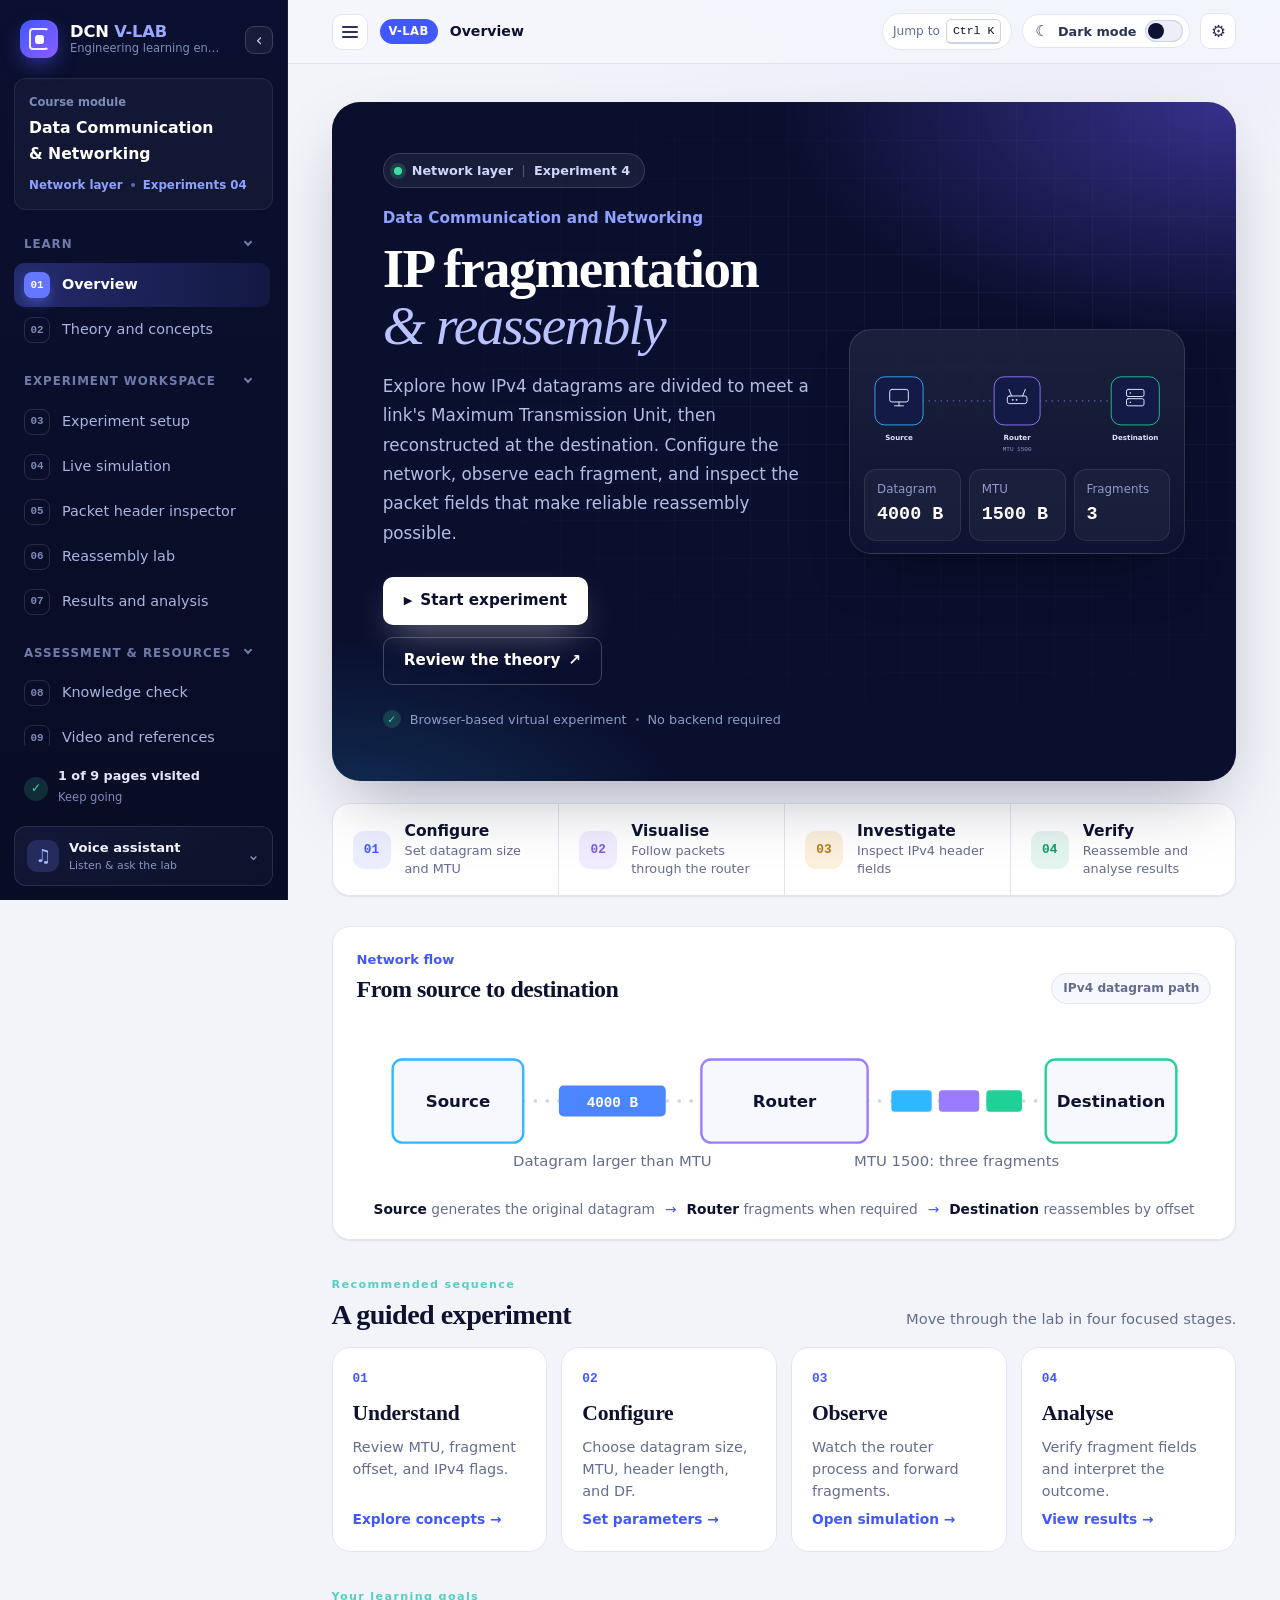
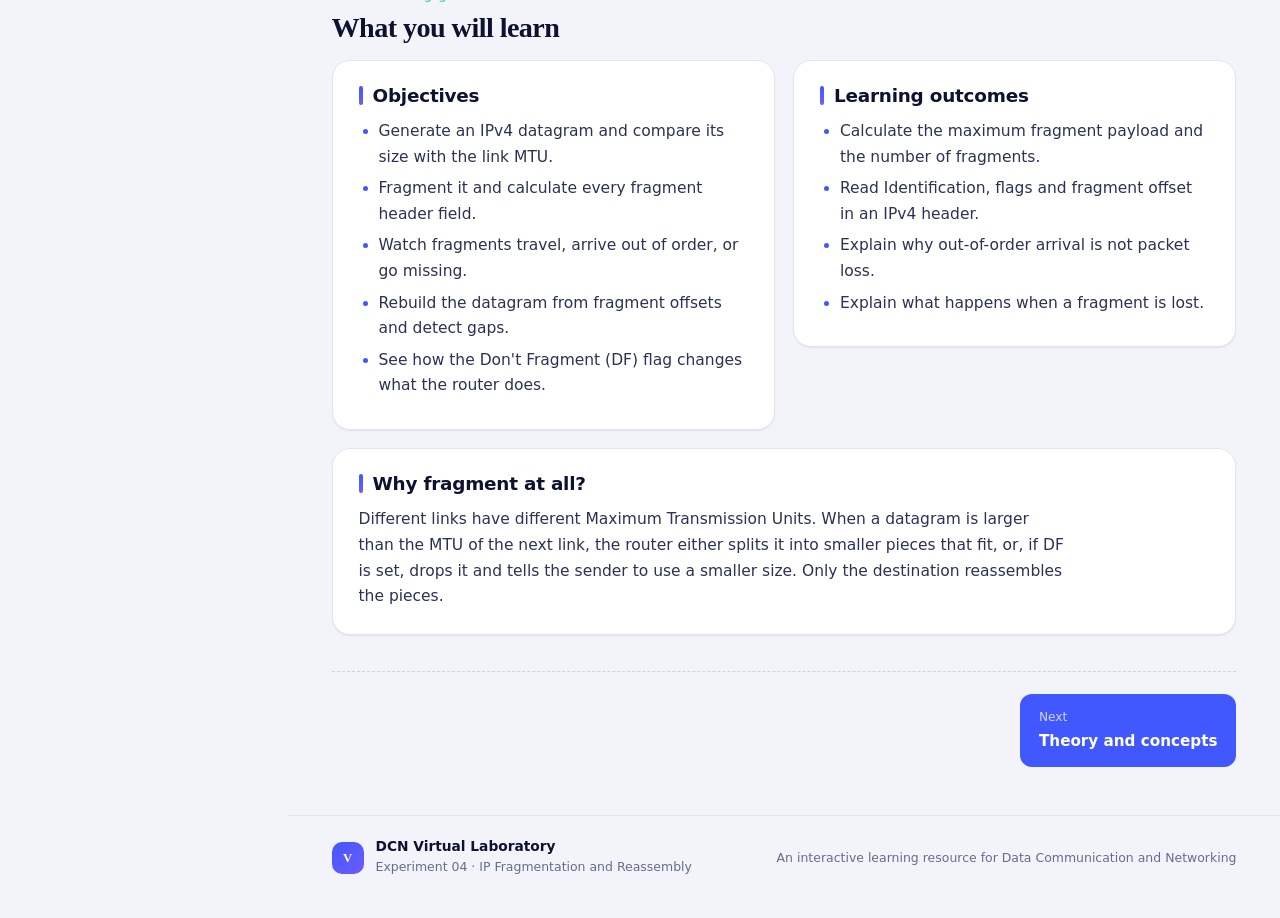
==== commit 4260c3da: "Replace old project with updated DCN Virtual Lab V4.1" ====
--- a/index.html
+++ b/index.html
@@ -8,16 +8,27 @@
 <meta name="description" content="Interactive Data Communication and Networking virtual laboratory for IPv4 fragmentation, packet inspection and reassembly.">
 <meta name="referrer" content="strict-origin-when-cross-origin">
 <script>
+  /* Apply saved settings before first paint so the page never flashes the wrong theme or sidebar. */
   (function () {
+    var d = document.documentElement;
     try {
-      var savedTheme = localStorage.getItem('dcn-vlab-theme');
-      document.documentElement.setAttribute('data-theme', savedTheme === 'dark' ? 'dark' : 'light');
+      var s = JSON.parse(localStorage.getItem('dcn-vlab-ipv4-settings-v1') || '{}');
+      var t = s.theme || localStorage.getItem('dcn-vlab-theme') || 'light';
+      if (t === 'system') t = window.matchMedia && window.matchMedia('(prefers-color-scheme: dark)').matches ? 'dark' : 'light';
+      d.setAttribute('data-theme', t === 'dark' ? 'dark' : 'light');
+      d.setAttribute('data-accent', s.accent || 'indigo');
+      d.setAttribute('data-text', s.text || 'medium');
+      d.setAttribute('data-contrast', s.contrast || 'normal');
+      var m = s.motion || 'system';
+      d.setAttribute('data-motion', m === 'on' || (m === 'system' && window.matchMedia && window.matchMedia('(prefers-reduced-motion: reduce)').matches) ? 'reduce' : 'full');
+      d.setAttribute('data-sidebar', s.sidebar || 'expanded');
     } catch (error) {
-      document.documentElement.setAttribute('data-theme', 'light');
+      d.setAttribute('data-theme', 'light'); d.setAttribute('data-accent', 'indigo'); d.setAttribute('data-sidebar', 'expanded');
     }
   }());
 </script>
 <link rel="stylesheet" href="css/style.css">
+<link rel="stylesheet" href="css/settings.css">
 <script>
   /* Lab configuration. To add the demo video, set ONE of these (see README):
      videoSrc: "assets/videos/demo.mp4"   (local file)
@@ -33,6 +44,8 @@
 
   <!-- ===== Sidebar navigation ===== -->
   <nav class="sidebar" id="sidebar" aria-label="Lab sections">
+    <button class="sb-close" id="sb-close" type="button" aria-label="Close menu">×</button>
+    <button class="sb-collapse" id="sb-collapse" type="button" aria-label="Collapse sidebar to icons" aria-expanded="true" title="Collapse sidebar"><span aria-hidden="true">‹</span></button>
     <div class="brand">
       <span class="brand-mark" aria-hidden="true"><span></span></span>
       <span class="brand-text"><strong>DCN <b>V-LAB</b></strong><small>Engineering learning environment</small></span>
@@ -40,26 +53,29 @@
     <div class="sidebar-course">
       <span class="sidebar-course-label">Course module</span>
       <strong>Data Communication<br>&amp; Networking</strong>
-      <span class="sidebar-course-meta">Network layer <i></i> Experiments 04 &amp; 05</span>
+      <span class="sidebar-course-meta">Network layer <i></i> Experiments 04 </span>
     </div>
-    <ul class="nav-list">
-      <li class="nav-label">Learn</li>
-      <li><button class="nav-btn active" data-section="home" data-index="01">Overview</button></li>
-      <li><button class="nav-btn" data-section="theory" data-index="02">Theory and concepts</button></li>
-      <li class="nav-label">Experiment workspace</li>
-      <li><button class="nav-btn" data-section="setup" data-index="03">Experiment setup</button></li>
-      <li><button class="nav-btn" data-section="simulation" data-index="04">Live simulation</button></li>
-      <li><button class="nav-btn" data-section="inspector" data-index="05">Packet header inspector</button></li>
-      <li><button class="nav-btn" data-section="reassembly" data-index="06">Reassembly lab</button></li>
-      <li><button class="nav-btn" data-section="results" data-index="07">Results and analysis</button></li>
-      <li><a class="nav-btn nav-btn-ipv6" href="ipv6/index.html" data-index="08">IPv6 fragmentation lab <span class="nav-external-mark" aria-hidden="true">↗</span></a></li>
-      <li class="nav-label">Assessment &amp; resources</li>
-      <li><button class="nav-btn" data-section="quiz" data-index="09">Knowledge check</button></li>
-      <li><button class="nav-btn" data-section="resources" data-index="10">Video and references</button></li>
+    <ul class="nav-list" id="nav-list">
+      <li class="nav-label nav-group-head" data-group="learn"><button type="button" class="nav-toggle" aria-expanded="true">Learn<span class="chev" aria-hidden="true"></span></button></li>
+      <li data-group="learn"><button class="nav-btn active" data-section="home" data-index="01" title="Overview">Overview</button></li>
+      <li data-group="learn"><button class="nav-btn" data-section="theory" data-index="02" title="Theory and concepts">Theory and concepts</button></li>
+      <li class="nav-label nav-group-head" data-group="lab"><button type="button" class="nav-toggle" aria-expanded="true">Experiment workspace<span class="chev" aria-hidden="true"></span></button></li>
+      <li data-group="lab"><button class="nav-btn" data-section="setup" data-index="03" title="Experiment setup">Experiment setup</button></li>
+      <li data-group="lab"><button class="nav-btn" data-section="simulation" data-index="04" title="Live simulation">Live simulation</button></li>
+      <li data-group="lab"><button class="nav-btn" data-section="inspector" data-index="05" title="Packet header inspector">Packet header inspector</button></li>
+      <li data-group="lab"><button class="nav-btn" data-section="reassembly" data-index="06" title="Reassembly lab">Reassembly lab</button></li>
+      <li data-group="lab"><button class="nav-btn" data-section="results" data-index="07" title="Results and analysis">Results and analysis</button></li>
+      <li class="nav-label nav-group-head" data-group="assess"><button type="button" class="nav-toggle" aria-expanded="true">Assessment &amp; resources<span class="chev" aria-hidden="true"></span></button></li>
+      <li data-group="assess"><button class="nav-btn" data-section="quiz" data-index="08" title="Knowledge check">Knowledge check</button></li>
+      <li data-group="assess"><button class="nav-btn" data-section="resources" data-index="09" title="Video and references">Video and references</button></li>
+      <li class="nav-label nav-group-head" data-group="prefs"><button type="button" class="nav-toggle" aria-expanded="true">Preferences<span class="chev" aria-hidden="true"></span></button></li>
+      <li data-group="prefs"><button class="nav-btn" data-section="settings" data-index="10" title="Settings">Settings</button></li>
+      <li class="nav-label nav-group-head" data-group="other"><button type="button" class="nav-toggle" aria-expanded="true">Other experiment<span class="chev" aria-hidden="true"></span></button></li>
+      <li data-group="other"><a class="nav-btn nav-btn-ipv6" href="ipv6/index.html" data-index="E5" title="IPv6 fragmentation lab">IPv6 fragmentation lab <span class="nav-external-mark" aria-hidden="true">↗</span></a></li>
     </ul>
     <div class="sidebar-foot">
       <span class="sidebar-foot-mark" aria-hidden="true">✓</span>
-      <div><strong>Ready for self-study</strong><small>Runs in a modern browser</small></div>
+      <div><strong id="sb-progress-title">Ready for self-study</strong><small id="sb-progress-sub">Runs in a modern browser</small></div>
     </div>
 
     <!-- Compact, collapsible voice assistant -->
@@ -90,6 +106,7 @@
   <main class="content" id="main" tabindex="-1">
     <header class="portal-header" aria-label="Virtual laboratory header">
       <div class="portal-breadcrumb">
+        <button class="sb-toggle" id="sb-toggle" type="button" aria-controls="sidebar" aria-expanded="true" aria-label="Hide sidebar" title="Hide or show the sidebar (B)"><span class="sb-toggle-bars" aria-hidden="true"></span></button>
         <span class="portal-brand-tag">V-LAB</span>
         <span class="breadcrumb-course">Data Communication &amp; Networking</span>
         <span class="breadcrumb-separator" aria-hidden="true">/</span>
@@ -102,6 +119,7 @@
           <span class="theme-toggle-label">Dark mode</span>
           <span class="theme-toggle-track" aria-hidden="true"><span></span></span>
         </button>
+        <button class="icon-btn" id="settings-open" type="button" data-goto="settings" aria-label="Settings" title="Settings (0)"><span aria-hidden="true">⚙</span></button>
         <div class="portal-status"><span class="portal-status-dot" aria-hidden="true"></span><span>Interactive module</span><i></i><span id="portal-experiment-label">Experiment 04</span></div>
       </div>
       <div class="reading-progress" id="reading-progress" aria-hidden="true"><span id="reading-progress-fill"></span></div>
@@ -362,8 +380,8 @@
       <p class="shortcut-hint">Shortcuts: <kbd>Space</kbd> start, pause or resume &nbsp; <kbd>→</kbd> step &nbsp; <kbd>R</kbd> reset</p>
 
       <div class="grid-2">
-        <article class="card"><h2>Calculation steps</h2><ol id="sim-workings" class="workings"><li class="hint">Press Start to see each calculation.</li></ol></article>
-        <article class="card"><h2>Event log</h2><ul id="sim-log" class="log" aria-live="polite"></ul></article>
+        <article class="card" id="card-workings"><h2>Calculation steps</h2><ol id="sim-workings" class="workings"><li class="hint">Press Start to see each calculation.</li></ol></article>
+        <article class="card" id="card-log"><h2>Event log</h2><ul id="sim-log" class="log" aria-live="polite"></ul></article>
       </div>
     </section>
 
@@ -410,7 +428,7 @@
         <p id="re-status" class="status-badge" aria-live="polite">Waiting for fragments.</p>
         <p id="re-missing" class="hint"></p>
         <p id="re-timer" class="hint"></p>
-        <p id="re-note" class="hint">Incomplete datagrams are discarded when the reassembly timer expires (15 s in this lab, RFC 791).</p>
+        <p id="re-note" class="hint">Incomplete datagrams are discarded when the reassembly timer expires (<span id="re-timeout-text">15 s</span> in this lab; RFC 791 suggests 15 s).</p>
       </article>
     </section>
 
@@ -572,12 +590,53 @@
       </article>
     </section>
 
+    <!-- ===== 10. Settings ===== -->
+    <section class="lab-section" id="sec-settings" aria-labelledby="h-settings">
+      <h1 id="h-settings">Settings</h1>
+      <p class="lead">Changes apply immediately and are saved in this browser only. Appearance and sidebar settings apply to the whole IPv4 lab.</p>
+      <article class="card settings-card"><h2>Appearance</h2>
+        <div class="setting-row"><div class="setting-text"><strong>Theme</strong><p>Light, dark, or follow your device setting.</p></div><div class="setting-control"><div class="seg" role="radiogroup" data-setting="theme"><button type="button" role="radio" aria-checked="false" data-value="light">Light</button><button type="button" role="radio" aria-checked="false" data-value="dark">Dark</button><button type="button" role="radio" aria-checked="false" data-value="system">System</button></div></div></div>
+        <div class="setting-row"><div class="setting-text"><strong>Accent colour</strong><p>The colour used for buttons, highlights, sliders and the sidebar.</p></div><div class="setting-control"><div class="swatches" role="radiogroup" data-setting="accent" aria-label="Accent colour"><button type="button" role="radio" aria-checked="false" data-value="indigo" class="sw-indigo" aria-label="Indigo" title="Indigo"></button><button type="button" role="radio" aria-checked="false" data-value="teal" class="sw-teal" aria-label="Teal" title="Teal"></button><button type="button" role="radio" aria-checked="false" data-value="green" class="sw-green" aria-label="Green" title="Green"></button><button type="button" role="radio" aria-checked="false" data-value="violet" class="sw-violet" aria-label="Violet" title="Violet"></button></div></div></div>
+        <div class="setting-row"><div class="setting-text"><strong>Text size</strong><p>Scales text and spacing across the IPv4 lab.</p></div><div class="setting-control"><div class="seg" role="radiogroup" data-setting="text"><button type="button" role="radio" aria-checked="false" data-value="small">Small</button><button type="button" role="radio" aria-checked="false" data-value="medium">Medium</button><button type="button" role="radio" aria-checked="false" data-value="large">Large</button></div></div></div>
+        <div class="setting-row"><div class="setting-text"><strong>High contrast</strong><p>Stronger borders and darker secondary text for easier reading.</p></div><div class="setting-control"><label class="tgl"><input type="checkbox" data-setting="contrastHigh" aria-label="High contrast"><span class="tgl-track" aria-hidden="true"></span></label></div></div>
+        <div class="setting-row"><div class="setting-text"><strong>Reduce motion</strong><p>Turns off decorative animation. The packet journey keeps playing, with its own speed control. System follows your device.</p></div><div class="setting-control"><div class="seg" role="radiogroup" data-setting="motion"><button type="button" role="radio" aria-checked="false" data-value="system">System</button><button type="button" role="radio" aria-checked="false" data-value="on">On</button><button type="button" role="radio" aria-checked="false" data-value="off">Off</button></div></div></div>
+      </article>
+      <article class="card settings-card"><h2>Sidebar</h2>
+        <div class="setting-row"><div class="setting-text"><strong>Sidebar mode</strong><p>Expanded shows labels, Compact shows only the page numbers, Hidden gives the page the full width. Press <kbd>B</kbd> to hide or show it.</p></div><div class="setting-control"><div class="seg" role="radiogroup" data-setting="sidebar"><button type="button" role="radio" aria-checked="false" data-value="expanded">Expanded</button><button type="button" role="radio" aria-checked="false" data-value="compact">Compact</button><button type="button" role="radio" aria-checked="false" data-value="hidden">Hidden</button></div></div></div>
+        <div class="setting-row"><div class="setting-text"><strong>Remember collapsed menu groups</strong><p>Keep the groups you close in the menu closed on the next visit.</p></div><div class="setting-control"><label class="tgl"><input type="checkbox" data-setting="rememberGroups" aria-label="Remember collapsed groups"><span class="tgl-track" aria-hidden="true"></span></label></div></div>
+        <div class="setting-row"><div class="setting-text"><strong>Show course card</strong><p>The course name card at the top of the sidebar.</p></div><div class="setting-control"><label class="tgl"><input type="checkbox" data-setting="showCourse" aria-label="Show course card"><span class="tgl-track" aria-hidden="true"></span></label></div></div>
+        <div class="setting-row"><div class="setting-text"><strong>Show voice assistant</strong><p>The voice assistant panel at the bottom of the sidebar.</p></div><div class="setting-control"><label class="tgl"><input type="checkbox" data-setting="showVoice" aria-label="Show voice assistant"><span class="tgl-track" aria-hidden="true"></span></label></div></div>
+        <div class="setting-row"><div class="setting-text"><strong>Menu groups</strong><p>Open every group in the sidebar menu.</p></div><div class="setting-control"><button class="btn" type="button" id="btn-expand-groups">Expand all groups</button></div></div>
+      </article>
+      <article class="card settings-card"><h2>Simulation</h2>
+        <div class="setting-row"><div class="setting-text"><strong>Default playback speed</strong><p>Used when the simulation opens. Changing the speed on the simulation page updates this too.</p></div><div class="setting-control"><div class="range-inline"><input type="range" data-setting="speed" min="0.25" max="3" step="0.25" aria-label="Default speed"><output id="out-speed">1×</output></div></div></div>
+        <div class="setting-row"><div class="setting-text"><strong>Start automatically</strong><p>Begin playing as soon as you press Simulate or pick a scenario.</p></div><div class="setting-control"><label class="tgl"><input type="checkbox" data-setting="autoStart" aria-label="Start automatically"><span class="tgl-track" aria-hidden="true"></span></label></div></div>
+        <div class="setting-row"><div class="setting-text"><strong>Show calculation steps</strong><p>The step-by-step working under the stage.</p></div><div class="setting-control"><label class="tgl"><input type="checkbox" data-setting="showWorkings" aria-label="Show calculation steps"><span class="tgl-track" aria-hidden="true"></span></label></div></div>
+        <div class="setting-row"><div class="setting-text"><strong>Show event log</strong><p>The running log of what happens at each stage.</p></div><div class="setting-control"><label class="tgl"><input type="checkbox" data-setting="showLog" aria-label="Show event log"><span class="tgl-track" aria-hidden="true"></span></label></div></div>
+        <div class="setting-row"><div class="setting-text"><strong>Pause when the tab is hidden</strong><p>Stops the animation while you are on another tab, so you do not miss stages.</p></div><div class="setting-control"><label class="tgl"><input type="checkbox" data-setting="pauseHidden" aria-label="Pause when hidden"><span class="tgl-track" aria-hidden="true"></span></label></div></div>
+        <div class="setting-row"><div class="setting-text"><strong>Keyboard shortcuts</strong><p>Space, arrow keys, R, B, D, / and number keys (0 opens Settings).</p></div><div class="setting-control"><label class="tgl"><input type="checkbox" data-setting="shortcuts" aria-label="Keyboard shortcuts"><span class="tgl-track" aria-hidden="true"></span></label></div></div>
+      </article>
+      <article class="card settings-card"><h2>Protocol values</h2>
+        <div class="setting-row"><div class="setting-text"><strong>Identification format</strong><p>How the 16-bit Identification is shown in the simulation, results and inspector.</p></div><div class="setting-control"><div class="seg" role="radiogroup" data-setting="idFormat"><button type="button" role="radio" aria-checked="false" data-value="dec">Decimal</button><button type="button" role="radio" aria-checked="false" data-value="hex">Hexadecimal</button></div></div></div>
+        <div class="setting-row"><div class="setting-text"><strong>Initial TTL</strong><p>The Time To Live set by the source. The router lowers it by 1. Applies to the next run.</p></div><div class="setting-control"><div class="seg" role="radiogroup" data-setting="ttl"><button type="button" role="radio" aria-checked="false" data-value="64">64</button><button type="button" role="radio" aria-checked="false" data-value="128">128</button><button type="button" role="radio" aria-checked="false" data-value="255">255</button></div></div></div>
+        <div class="setting-row"><div class="setting-text"><strong>Reassembly timeout (seconds)</strong><p>RFC 791 suggests at least 15 seconds. Change it to explore shorter or longer timers in the Reassembly lab. Applies to the next run.</p></div><div class="setting-control"><input type="number" class="num" data-setting="timeout" min="5" max="120" step="1" aria-label="Reassembly timeout in seconds"></div></div>
+      </article>
+      <article class="card settings-card"><h2>Your data</h2>
+        <div class="setting-row"><div class="setting-text"><strong>Export settings</strong><p>Download your settings as a small file.</p></div><div class="setting-control"><button class="btn" type="button" id="btn-export">Export</button></div></div>
+        <div class="setting-row"><div class="setting-text"><strong>Import settings</strong><p>Load settings from a file you exported earlier.</p></div><div class="setting-control"><label class="btn" for="file-import">Import<input type="file" id="file-import" accept="application/json,.json" hidden></label></div></div>
+        <div class="setting-row"><div class="setting-text"><strong>Reset experiment values</strong><p>Back to a 4000-byte datagram, 1500-byte MTU, 20-byte header and DF = 0.</p></div><div class="setting-control"><button class="btn" type="button" id="btn-reset-config">Reset values</button></div></div>
+        <div class="setting-row"><div class="setting-text"><strong>Clear progress</strong><p>Forget which pages you have visited and your best quiz score.</p></div><div class="setting-control"><button class="btn" type="button" id="btn-reset-progress">Clear progress</button></div></div>
+        <div class="setting-row"><div class="setting-text"><strong>Reset all settings</strong><p>Restore every setting on this page to its default.</p></div><div class="setting-control"><button class="btn danger" type="button" id="btn-reset-all">Reset all</button></div></div>
+      </article>
+    </section>
+
     <footer class="portal-footer">
       <div><span class="footer-mark">V</span><div><strong>DCN Virtual Laboratory</strong><small>Experiment 04 · IP Fragmentation and Reassembly</small></div></div>
       <span class="footer-note">An interactive learning resource for Data Communication and Networking</span>
     </footer>
   </main>
 </div>
+<div class="toast" id="toast" role="status" aria-live="polite" hidden></div>
 
 <!-- Classic scripts (no ES modules) so the lab runs from file:// -->
 <script src="js/checksum.js"></script>
@@ -587,6 +646,7 @@
 <script src="js/packet_inspector.js"></script>
 <script src="js/network_animation.js"></script>
 <script src="js/voice_assistant.js"></script>
+<script src="js/settings.js"></script>
 <script src="js/app.js"></script>
 <script src="js/ui_enhancements.js"></script>
 </body>
--- a/css/settings.css
+++ b/css/settings.css
@@ -0,0 +1,132 @@
+/* Experiment 04 (IPv4): accent colours, text size, contrast, sidebar modes, Settings page, progress dots, toasts.
+   Loaded after style.css. With the default settings (indigo accent, medium text) nothing here changes the look. */
+
+/* ───────── Accent colours (indigo is the original palette and needs no override) ───────── */
+html { --ah: 232; --sb-acc: #8f9bff; }
+html[data-accent="teal"] { --ah: 176; }
+html[data-accent="green"] { --ah: 152; }
+html[data-accent="violet"] { --ah: 268; }
+html:is([data-accent="teal"], [data-accent="green"], [data-accent="violet"]) {
+  --accent: hsl(var(--ah) 82% 34%); --accent-2: hsl(calc(var(--ah) + 22) 75% 42%);
+  --accent-soft: hsl(var(--ah) 82% 34% / .10); --accent-line: hsl(var(--ah) 82% 34% / .38);
+  --sb-acc: hsl(var(--ah) 85% 68%);
+}
+html[data-theme="dark"]:is([data-accent="teal"], [data-accent="green"], [data-accent="violet"]) {
+  --accent: hsl(var(--ah) 85% 64%); --accent-2: hsl(calc(var(--ah) + 22) 85% 70%);
+  --accent-soft: hsl(var(--ah) 85% 64% / .14); --accent-line: hsl(var(--ah) 85% 64% / .45);
+}
+html:is([data-accent="teal"], [data-accent="green"], [data-accent="violet"]) .nav-btn.active { background: linear-gradient(90deg, hsl(var(--ah) 80% 52% / .32), hsl(var(--ah) 80% 52% / .10)); }
+html:is([data-accent="teal"], [data-accent="green"], [data-accent="violet"]) .nav-btn.active::before { background: hsl(var(--ah) 75% 46%); box-shadow: 0 6px 16px -4px hsl(var(--ah) 75% 46% / .8); }
+html:is([data-accent="teal"], [data-accent="green"], [data-accent="violet"]) .brand-mark { background: linear-gradient(135deg, hsl(var(--ah) 75% 46%), hsl(calc(var(--ah) + 30) 75% 56%)); box-shadow: 0 8px 22px -6px hsl(var(--ah) 75% 46% / .75); }
+html:is([data-accent="teal"], [data-accent="green"], [data-accent="violet"]) .brand-text strong b { color: var(--sb-acc); }
+html:is([data-accent="teal"], [data-accent="green"], [data-accent="violet"]) .sidebar-course-meta { color: var(--sb-acc); }
+
+/* ───────── Text size and high contrast ───────── */
+html[data-text="small"] { font-size: 90%; }
+html[data-text="large"] { font-size: 112.5%; }
+html[data-contrast="high"] { --line: #9aa2c4; --line-strong: #5a6590; --muted: #2b3254; --faint: #3d466a; }
+html[data-contrast="high"][data-theme="dark"] { --line: #3f4d80; --line-strong: #7584bd; --muted: #d7defa; --faint: #b4bee6; }
+html[data-contrast="high"] .card, html[data-contrast="high"] .btn { border-width: 1.5px; }
+
+/* ───────── Reduce motion (Settings). The packet journey is driven by script and keeps its speed control. ───────── */
+html[data-motion="reduce"] *, html[data-motion="reduce"] *::before, html[data-motion="reduce"] *::after { animation-duration: .001ms !important; animation-delay: 0s !important; animation-iteration-count: 1 !important; transition-duration: .001ms !important; scroll-behavior: auto !important; }
+html[data-motion="reduce"] .hs-big { opacity: 0; }
+html[data-motion="reduce"] .hs-frag { opacity: 1; transform: translate(60px, var(--dy)); }
+html[data-motion="reduce"] .hs-done { opacity: 1; transform: none; }
+html[data-motion="reduce"] .wire, html[data-motion="reduce"] .hs-wire, html[data-motion="reduce"] .home-diagram .wire { animation: none; stroke-dasharray: none; }
+
+/* ───────── Sidebar controls ───────── */
+.sb-collapse, .sb-close { position: absolute; z-index: 3; display: grid; width: 28px; height: 28px; place-items: center; padding: 0; border: 1px solid rgba(255, 255, 255, .16); border-radius: 9px; background: rgba(255, 255, 255, .05); color: #cfd6f5; font-size: 1.05rem; line-height: 1; cursor: pointer; transition: background .18s, border-color .18s, transform .18s var(--ease); }
+.sb-collapse:hover, .sb-close:hover { background: rgba(255, 255, 255, .14); border-color: rgba(255, 255, 255, .34); }
+.sb-collapse:focus-visible, .sb-close:focus-visible { outline: 2px solid var(--sb-acc); outline-offset: 2px; }
+.sb-collapse { top: 26px; right: 14px; }
+.sb-close { display: none; top: 14px; right: 12px; font-size: 1.3rem; }
+.sidebar .brand { padding-right: 38px; }
+.brand-text small { overflow: hidden; max-width: 150px; text-overflow: ellipsis; white-space: nowrap; }
+
+.nav-list .nav-label.nav-group-head { margin: 16px 6px 4px 10px; }
+.nav-list .nav-label.nav-group-head:first-child { margin-top: 4px; }
+.nav-toggle { display: flex; width: 100%; align-items: center; justify-content: space-between; gap: 8px; padding: 4px 6px 4px 0; border: 0; border-radius: 6px; background: none; color: inherit; font: inherit; letter-spacing: inherit; text-align: left; text-transform: inherit; cursor: pointer; }
+.nav-toggle:hover { color: #fff; }
+.nav-toggle:focus-visible { outline: 2px solid var(--sb-acc); outline-offset: 2px; }
+.nav-toggle .chev { position: relative; width: 18px; height: 18px; flex: none; }
+.nav-toggle .chev::before { content: ""; position: absolute; top: 3px; left: 5px; width: 6px; height: 6px; border-right: 2px solid currentColor; border-bottom: 2px solid currentColor; transform: rotate(45deg); transition: transform .22s var(--ease); }
+.nav-group-head.is-closed .chev::before { top: 5px; transform: rotate(-45deg); }
+.nav-list li[hidden] { display: none; }
+.nav-btn.visited::after { content: ""; width: 6px; height: 6px; margin-left: auto; border-radius: 50%; background: var(--sb-acc); box-shadow: 0 0 8px var(--sb-acc); }
+.nav-btn.active::after { display: none; }
+.nav-btn-ipv6 .nav-external-mark { margin-left: auto; }
+body.hide-course .sidebar-course { display: none; }
+body.hide-voice .voice-panel { display: none; }
+body.hide-workings #card-workings, body.hide-log #card-log { display: none; }
+.app.menu-open .menu-toggle { display: none; }
+
+/* Header: sidebar toggle and settings button */
+.sb-toggle, .icon-btn { display: inline-grid; width: 36px; height: 36px; flex: none; place-items: center; padding: 0; border: 1px solid var(--line); border-radius: 10px; background: var(--surface); color: var(--ink-2); font-size: 1.05rem; text-decoration: none; cursor: pointer; transition: border-color .18s, background .18s, transform .18s var(--ease); }
+.sb-toggle:hover, .icon-btn:hover { border-color: var(--accent-line); background: var(--accent-soft); color: var(--accent); }
+.sb-toggle:focus-visible, .icon-btn:focus-visible { outline: 2px solid var(--accent); outline-offset: 2px; }
+.sb-toggle-bars { display: block; width: 16px; height: 2px; border-radius: 2px; background: currentColor; box-shadow: 0 5px 0 currentColor, 0 -5px 0 currentColor; }
+.portal-breadcrumb { gap: 12px; }
+.icon-btn:hover span { display: inline-block; transform: rotate(60deg); transition: transform .35s var(--ease); }
+
+/* Desktop sidebar modes */
+@media (min-width: 1021px) {
+  .app { transition: grid-template-columns .28s var(--ease); }
+  html[data-sidebar="compact"] { --sidebar-w: 78px; }
+  html[data-sidebar="hidden"] { --sidebar-w: 0px; }
+  html[data-sidebar="hidden"] .sidebar { visibility: hidden; padding-left: 0; padding-right: 0; border-right: 0; overflow: hidden; }
+  html[data-sidebar="compact"] .sidebar { padding-left: 10px; padding-right: 10px; }
+  html[data-sidebar="compact"] .brand { justify-content: center; padding: 0 0 4px; }
+  html[data-sidebar="compact"] .brand-text, html[data-sidebar="compact"] .sidebar-course, html[data-sidebar="compact"] .sidebar-foot,
+  html[data-sidebar="compact"] .voice-panel, html[data-sidebar="compact"] .nav-external-mark { display: none !important; }
+  html[data-sidebar="compact"] .sb-collapse { top: auto; right: auto; bottom: 14px; left: 50%; transform: translateX(-50%); }
+  html[data-sidebar="compact"] .nav-list { padding-bottom: 52px; }
+  html[data-sidebar="compact"] .nav-list li[hidden] { display: list-item !important; }
+  html[data-sidebar="compact"] .nav-list .nav-label.nav-group-head { height: 1px; margin: 12px 14px; background: rgba(255, 255, 255, .12); }
+  html[data-sidebar="compact"] .nav-toggle { display: none; }
+  html[data-sidebar="compact"] .nav-btn { justify-content: center; gap: 0; padding: 5px 0; font-size: 0; }
+  html[data-sidebar="compact"] .nav-btn::before { font-size: .72rem; }
+  html[data-sidebar="compact"] .nav-btn.visited::after { position: absolute; top: 4px; right: 12px; margin: 0; }
+}
+@media (max-width: 1020px) {
+  .sb-toggle, .sb-collapse { display: none; }
+  .sb-close { display: grid; }
+}
+
+/* ───────── Toast ───────── */
+.toast { position: fixed; z-index: 120; bottom: 26px; left: 50%; max-width: min(92vw, 420px); padding: 11px 18px; border-radius: 99px; background: var(--ink); color: var(--bg); font-size: .86rem; font-weight: 600; box-shadow: var(--shadow-3); opacity: 0; transform: translate(-50%, 12px); transition: opacity .25s, transform .25s var(--ease); pointer-events: none; }
+.toast[hidden] { display: none; }
+.toast.show { opacity: 1; transform: translate(-50%, 0); }
+
+/* ───────── Settings page ───────── */
+.settings-card { padding-bottom: .6rem; }
+.setting-row { display: flex; align-items: center; justify-content: space-between; gap: 24px; padding: 16px 0; border-top: 1px solid var(--line); }
+.settings-card h2 + .setting-row { margin-top: 6px; }
+.setting-text { min-width: 0; flex: 1; }
+.setting-text strong { display: block; color: var(--ink); font-size: .98rem; }
+.setting-text p { max-width: 58ch; margin: 2px 0 0; color: var(--muted); font-size: .84rem; line-height: 1.55; }
+.setting-control { flex: none; }
+.seg { display: inline-flex; padding: 3px; border: 1px solid var(--line); border-radius: 11px; background: var(--surface-2); }
+.seg button { padding: 7px 14px; border: 0; border-radius: 8px; background: transparent; color: var(--ink-2); font-size: .84rem; font-weight: 600; cursor: pointer; transition: background .18s, color .18s; }
+.seg button:hover { color: var(--accent); }
+.seg button[aria-checked="true"] { background: var(--accent); color: var(--accent-ink); box-shadow: 0 6px 14px -6px var(--accent); }
+.seg button:focus-visible, .swatches button:focus-visible { outline: 2px solid var(--accent); outline-offset: 2px; }
+.swatches { display: inline-flex; gap: 10px; }
+.swatches button { width: 32px; height: 32px; padding: 0; border: 3px solid transparent; border-radius: 50%; cursor: pointer; box-shadow: 0 0 0 1px var(--line-strong); transition: transform .18s var(--ease), box-shadow .18s; }
+.swatches button:hover { transform: scale(1.1); }
+.swatches button[aria-checked="true"] { box-shadow: 0 0 0 2px var(--ink), 0 0 0 5px var(--surface); }
+.sw-indigo { background: hsl(232 100% 63%); } .sw-teal { background: hsl(176 75% 38%); } .sw-green { background: hsl(152 70% 40%); } .sw-violet { background: hsl(268 70% 60%); }
+.tgl { position: relative; display: inline-block; width: 46px; height: 26px; cursor: pointer; }
+.tgl input { position: absolute; inset: 0; z-index: 1; margin: 0; padding: 0; border: 0; opacity: 0; cursor: pointer; }
+.tgl-track { position: absolute; inset: 0; border-radius: 99px; background: var(--line-strong); transition: background .2s; }
+.tgl-track::after { content: ""; position: absolute; top: 3px; left: 3px; width: 20px; height: 20px; border-radius: 50%; background: #fff; box-shadow: 0 1px 4px rgba(0, 0, 0, .35); transition: transform .22s var(--ease); }
+.tgl input:checked + .tgl-track { background: var(--accent); }
+.tgl input:checked + .tgl-track::after { transform: translateX(20px); }
+.tgl input:focus-visible + .tgl-track { outline: 2px solid var(--accent); outline-offset: 3px; }
+.num { width: 96px; padding: 8px 10px; font-family: var(--mono); font-weight: 650; text-align: right; }
+.range-inline { display: flex; align-items: center; gap: 12px; min-width: 220px; }
+.range-inline output { min-width: 3ch; color: var(--accent); font-family: var(--mono); font-weight: 700; }
+.btn.danger { border-color: rgba(210, 63, 90, .5); color: var(--bad); }
+.btn.danger:hover { background: var(--bad-soft); }
+label.btn { cursor: pointer; }
+@media (max-width: 720px) { .setting-row { flex-direction: column; align-items: flex-start; gap: 12px; } .range-inline { width: 100%; } }
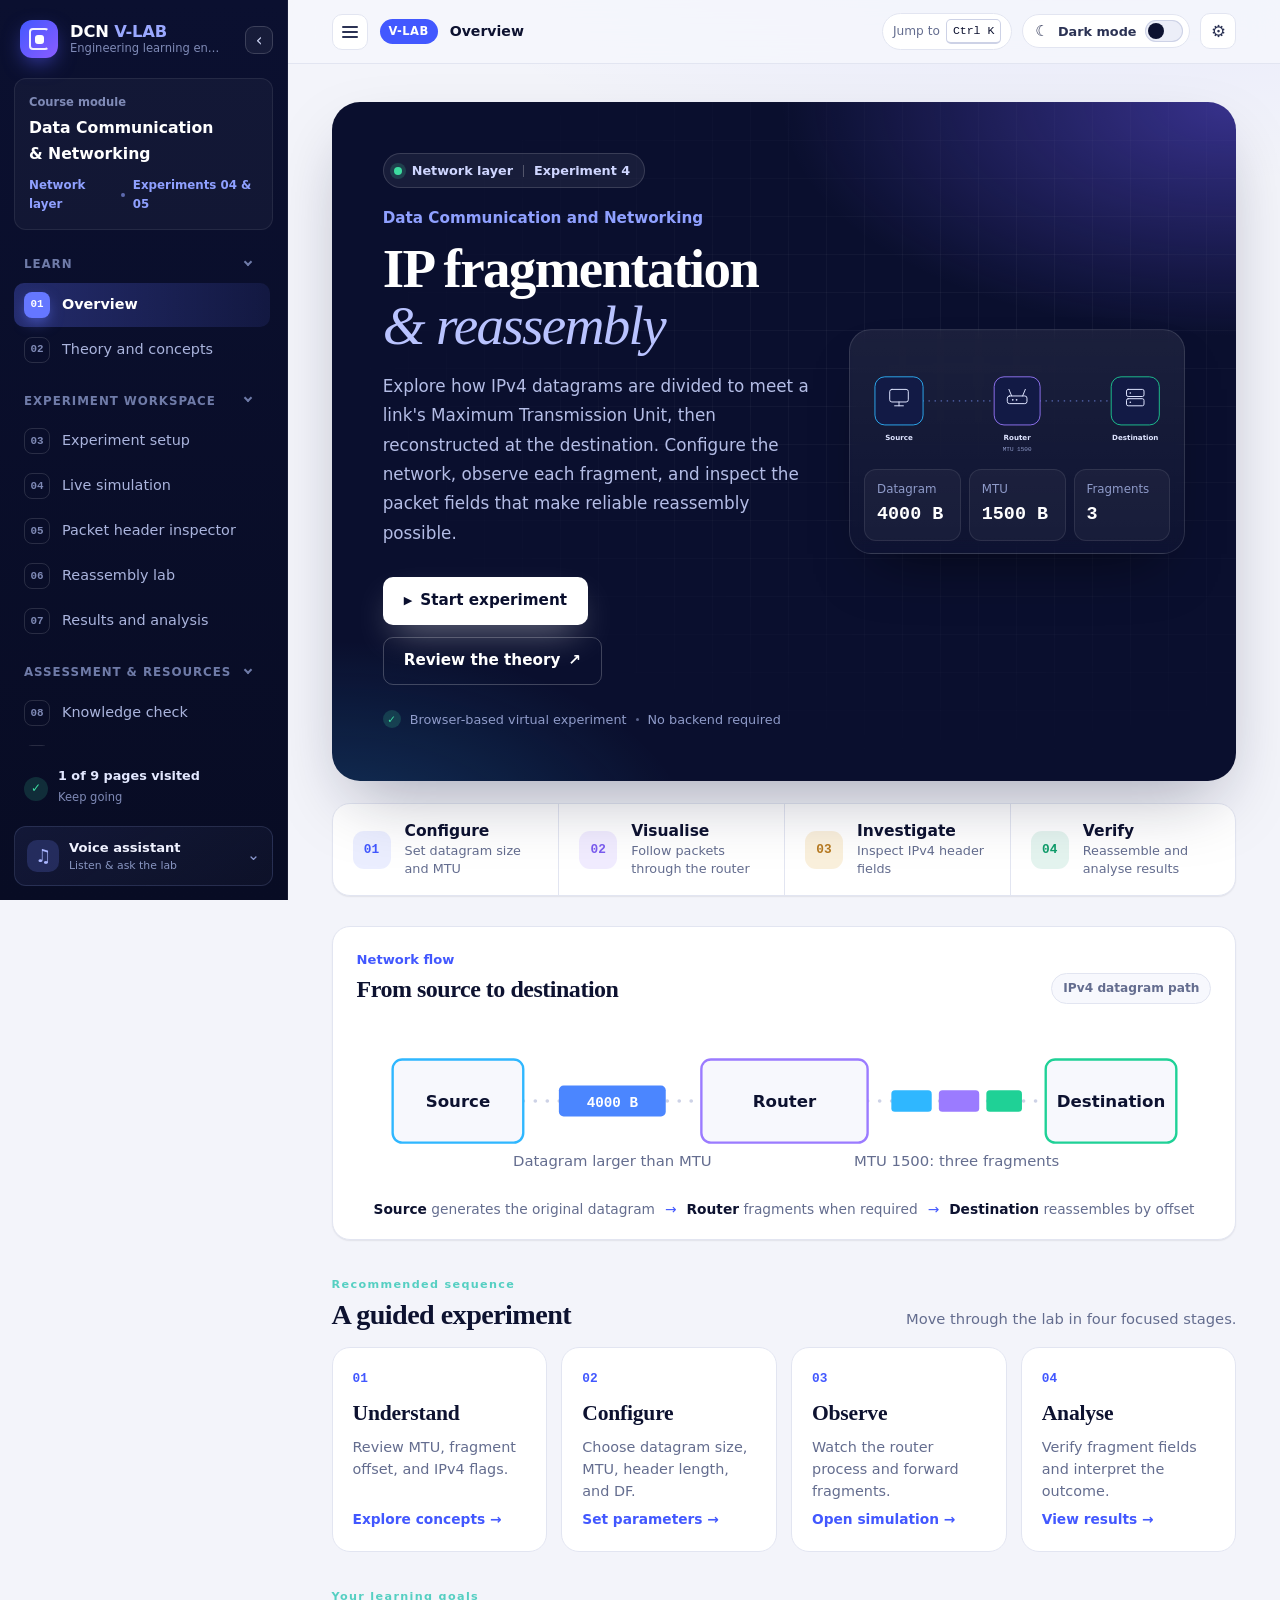
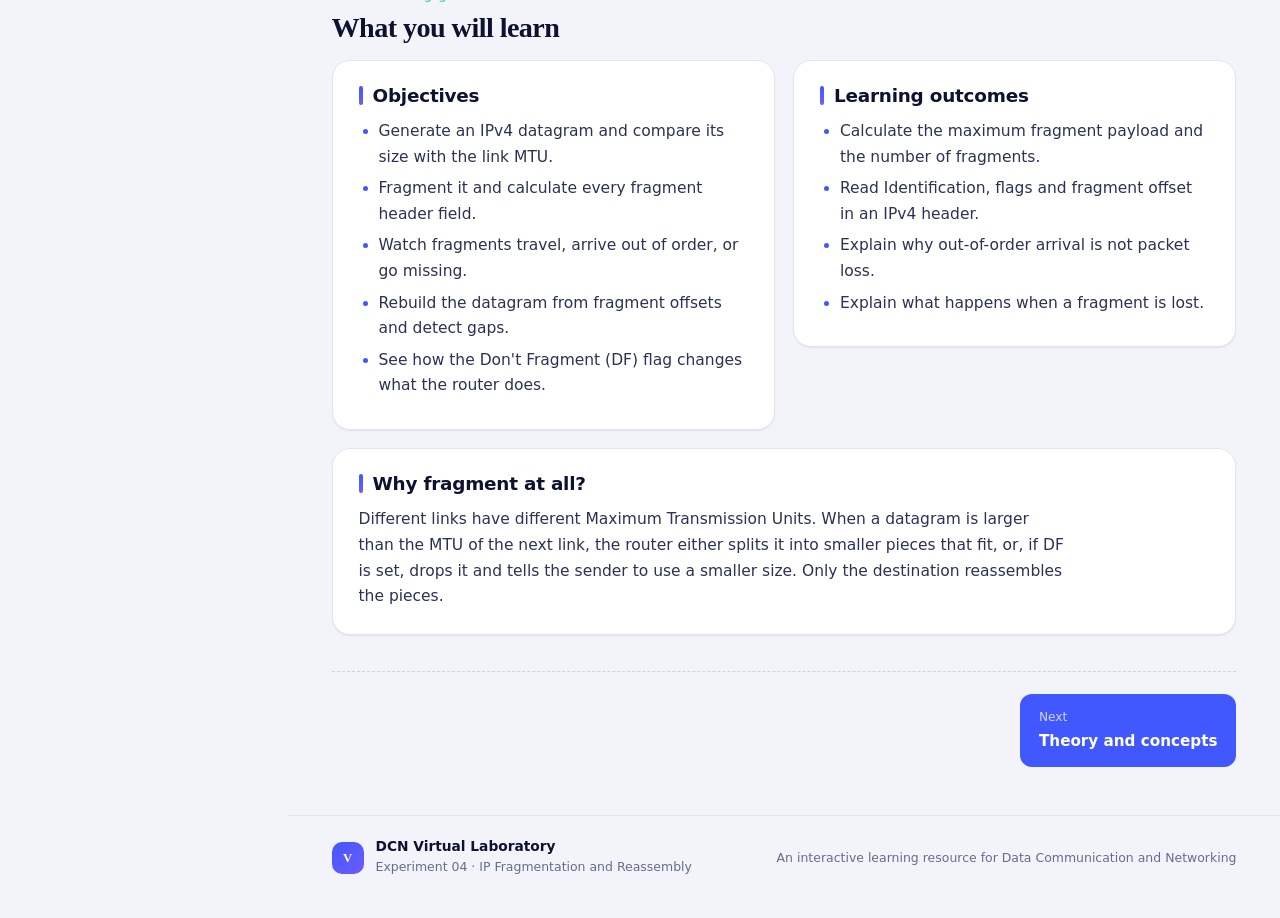
==== commit 41311918: "Update DCN Virtual Lab with male voice support" ====
--- a/index.html
+++ b/index.html
@@ -53,7 +53,7 @@
     <div class="sidebar-course">
       <span class="sidebar-course-label">Course module</span>
       <strong>Data Communication<br>&amp; Networking</strong>
-      <span class="sidebar-course-meta">Network layer <i></i> Experiments 04 </span>
+      <span class="sidebar-course-meta">Network layer <i></i> Experiments 04 &amp; 05</span>
     </div>
     <ul class="nav-list" id="nav-list">
       <li class="nav-label nav-group-head" data-group="learn"><button type="button" class="nav-toggle" aria-expanded="true">Learn<span class="chev" aria-hidden="true"></span></button></li>
